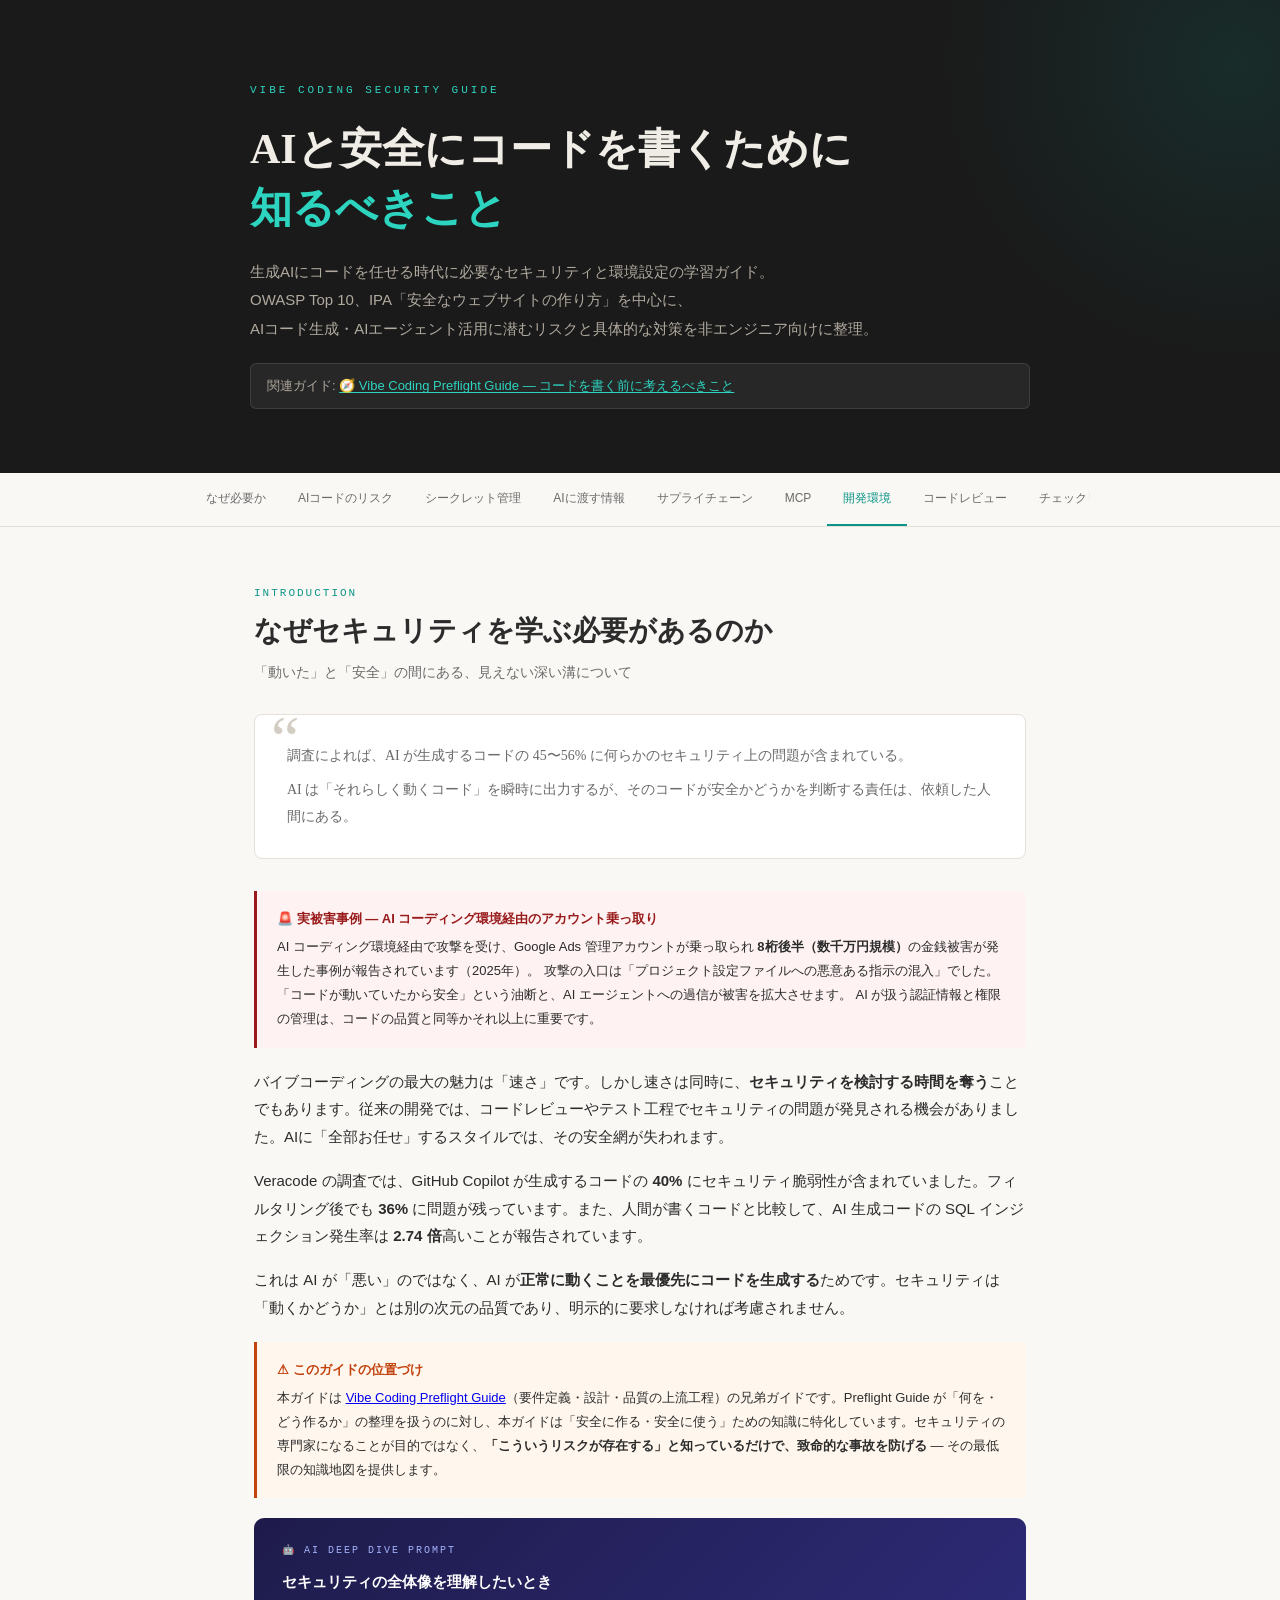
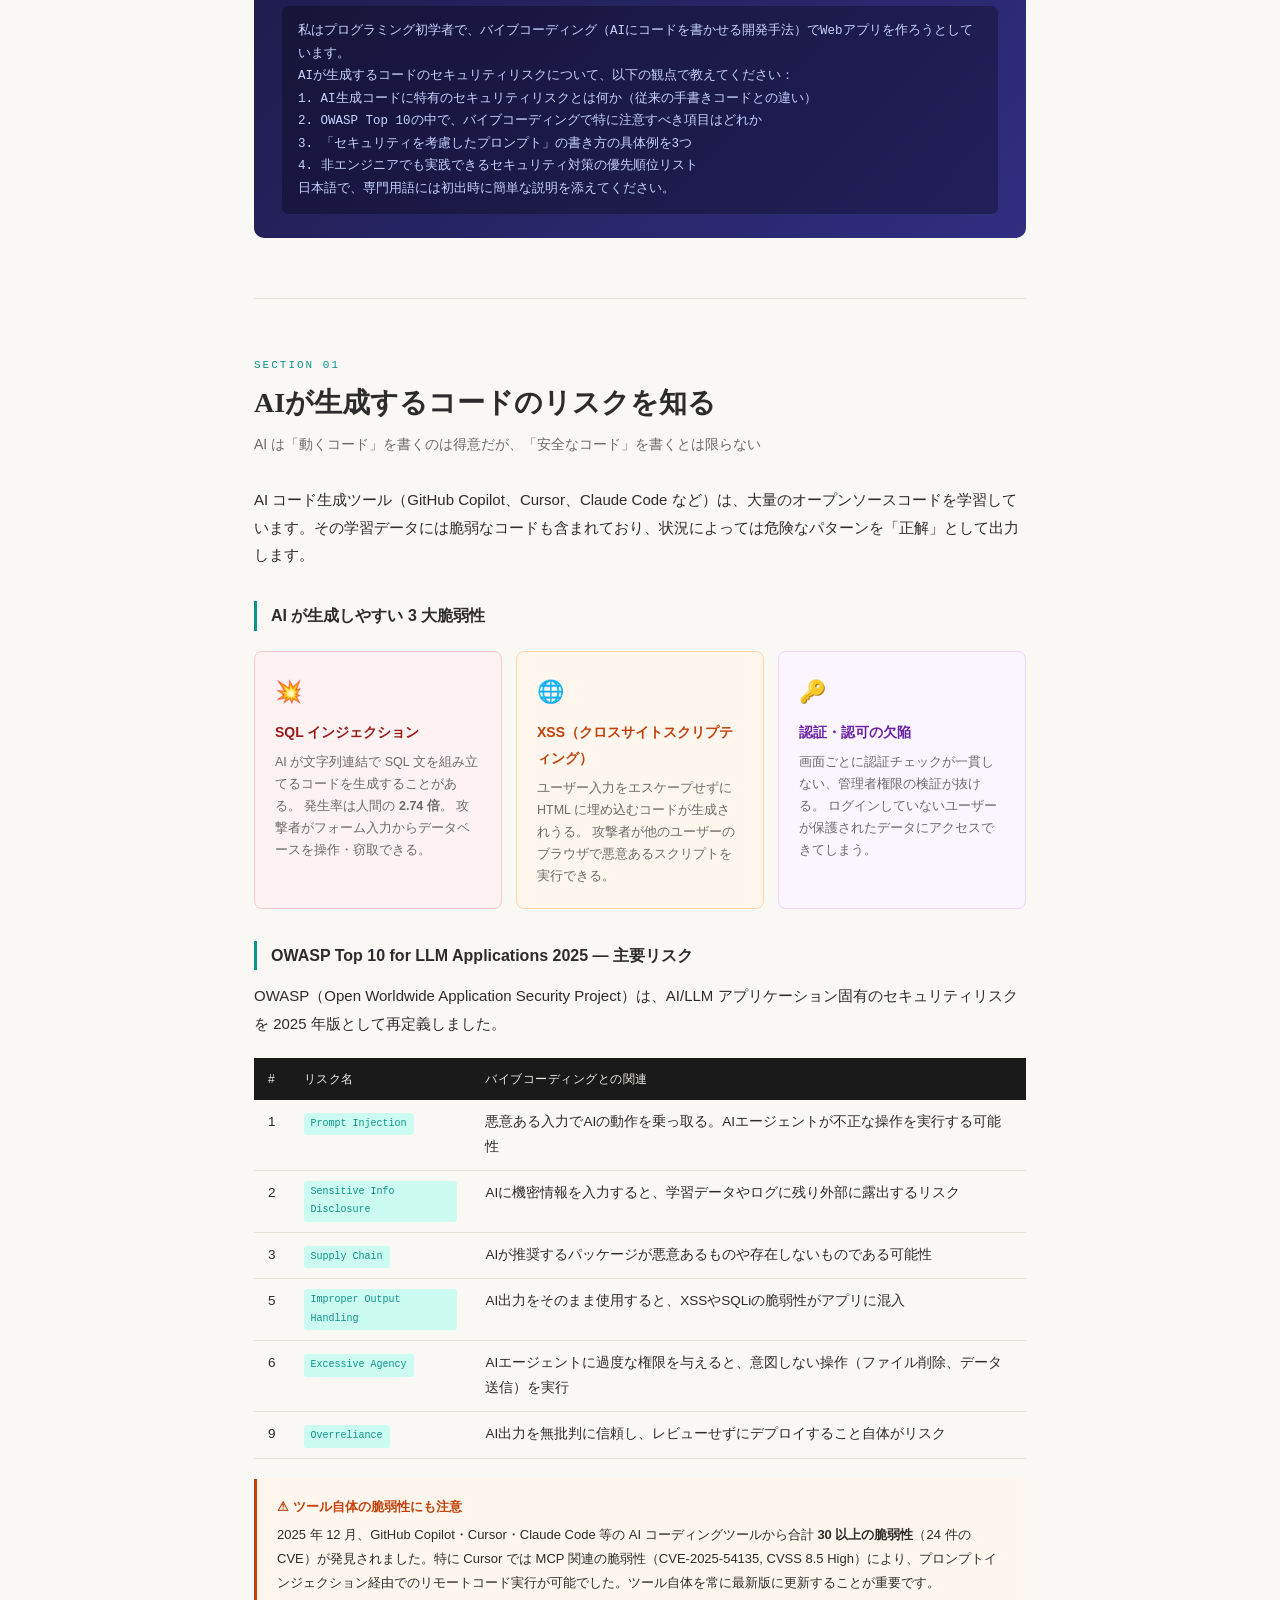
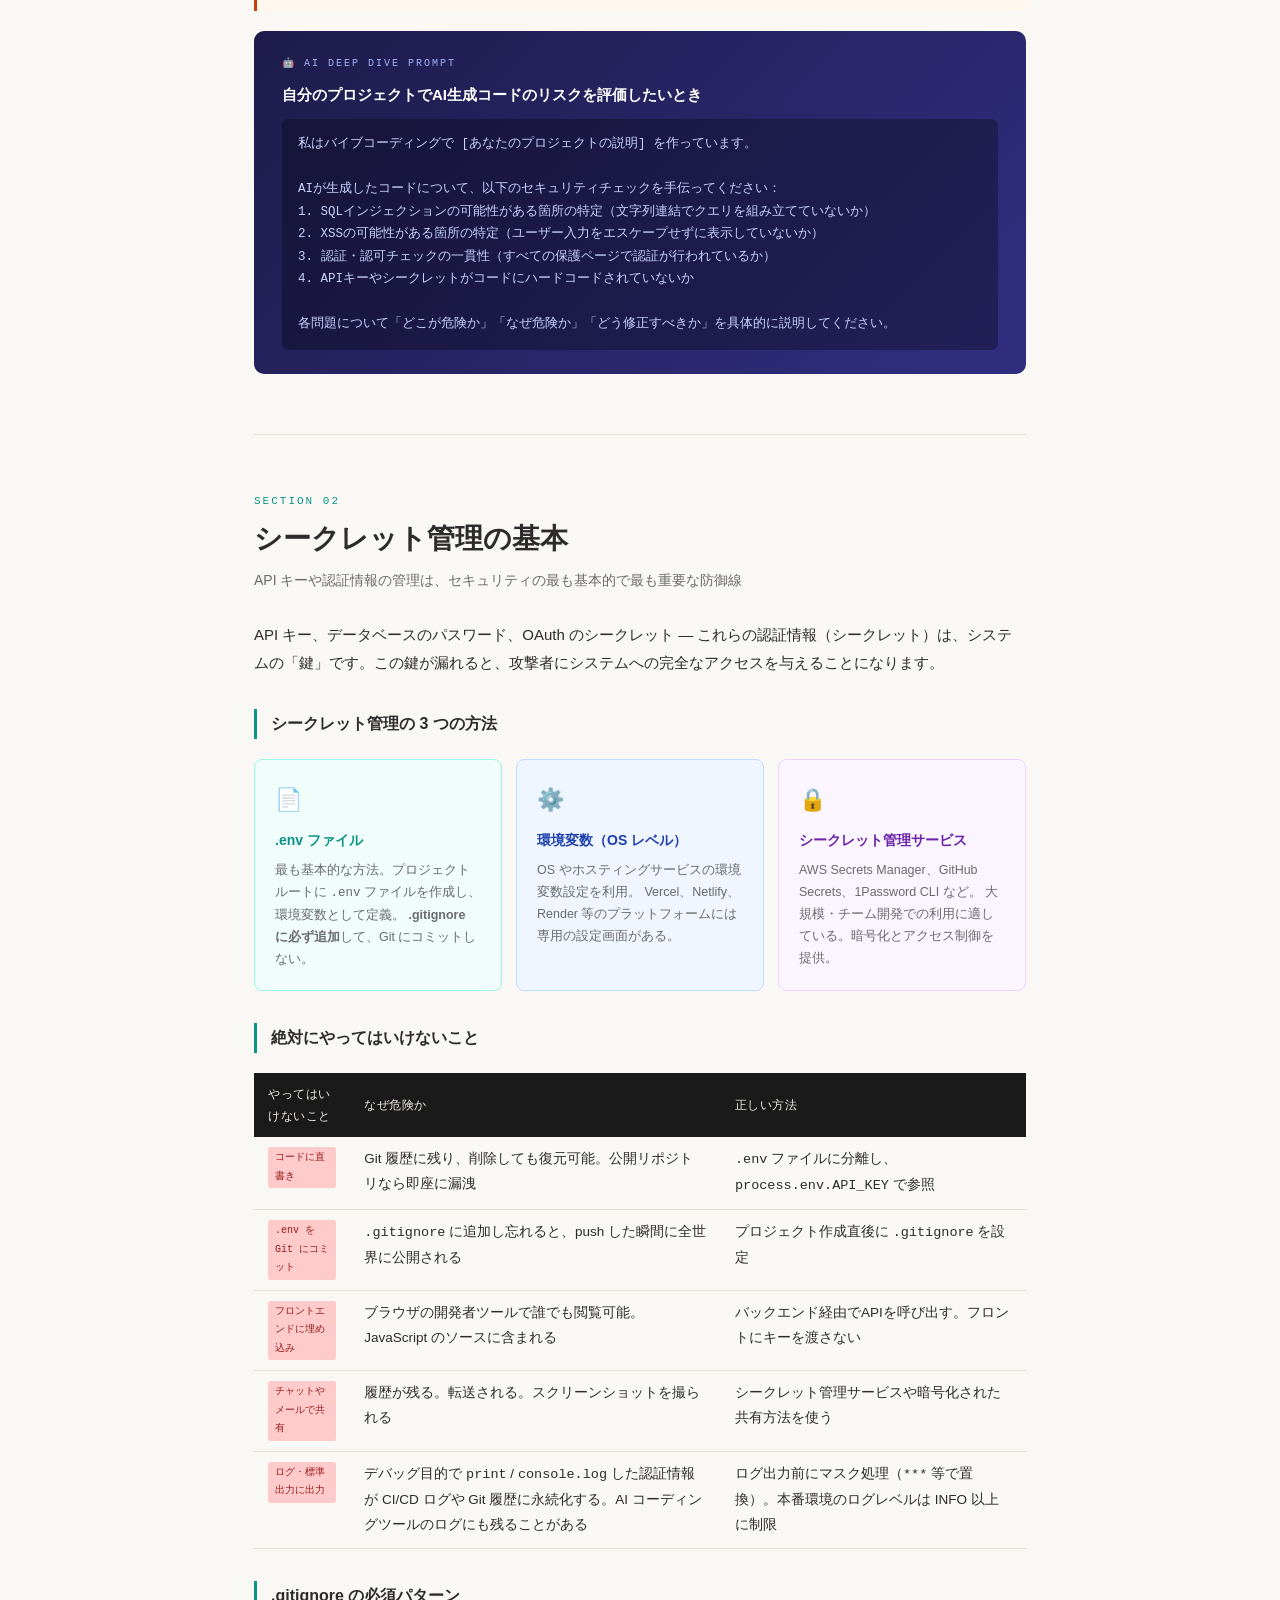
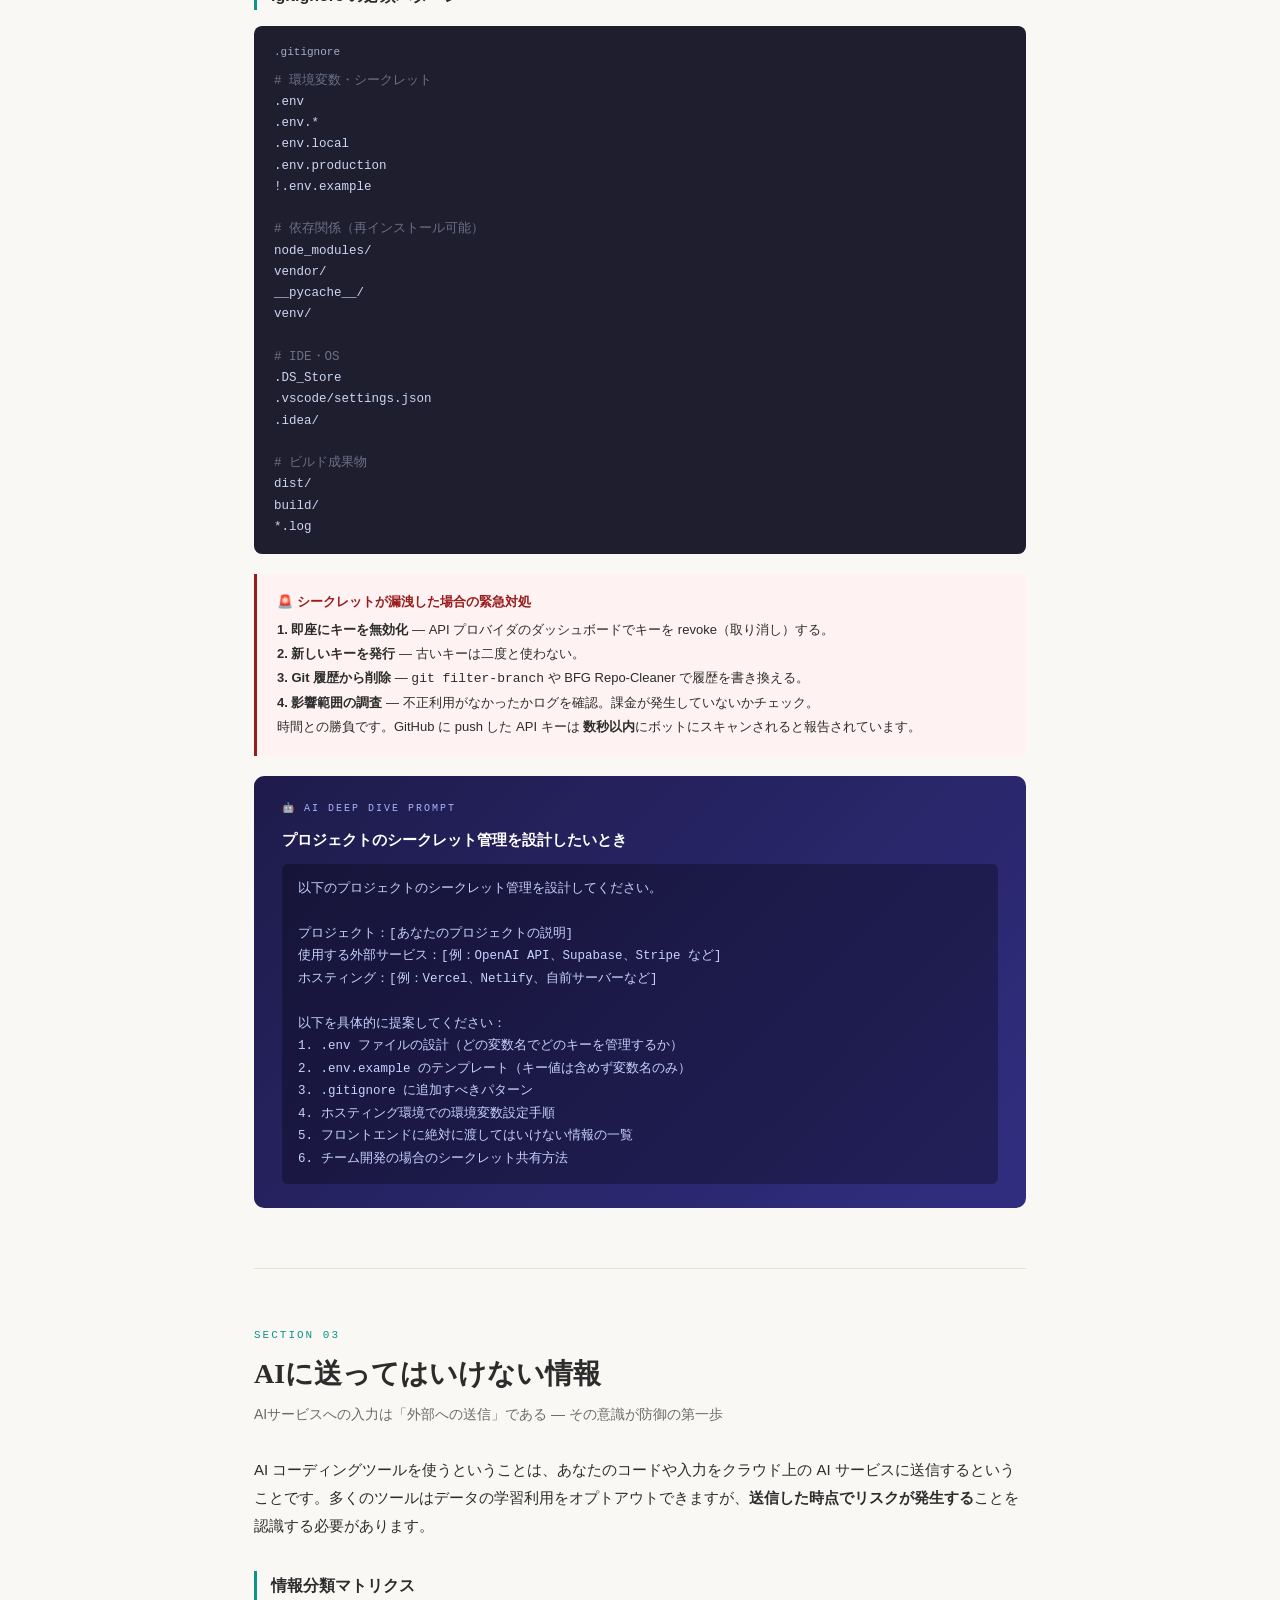
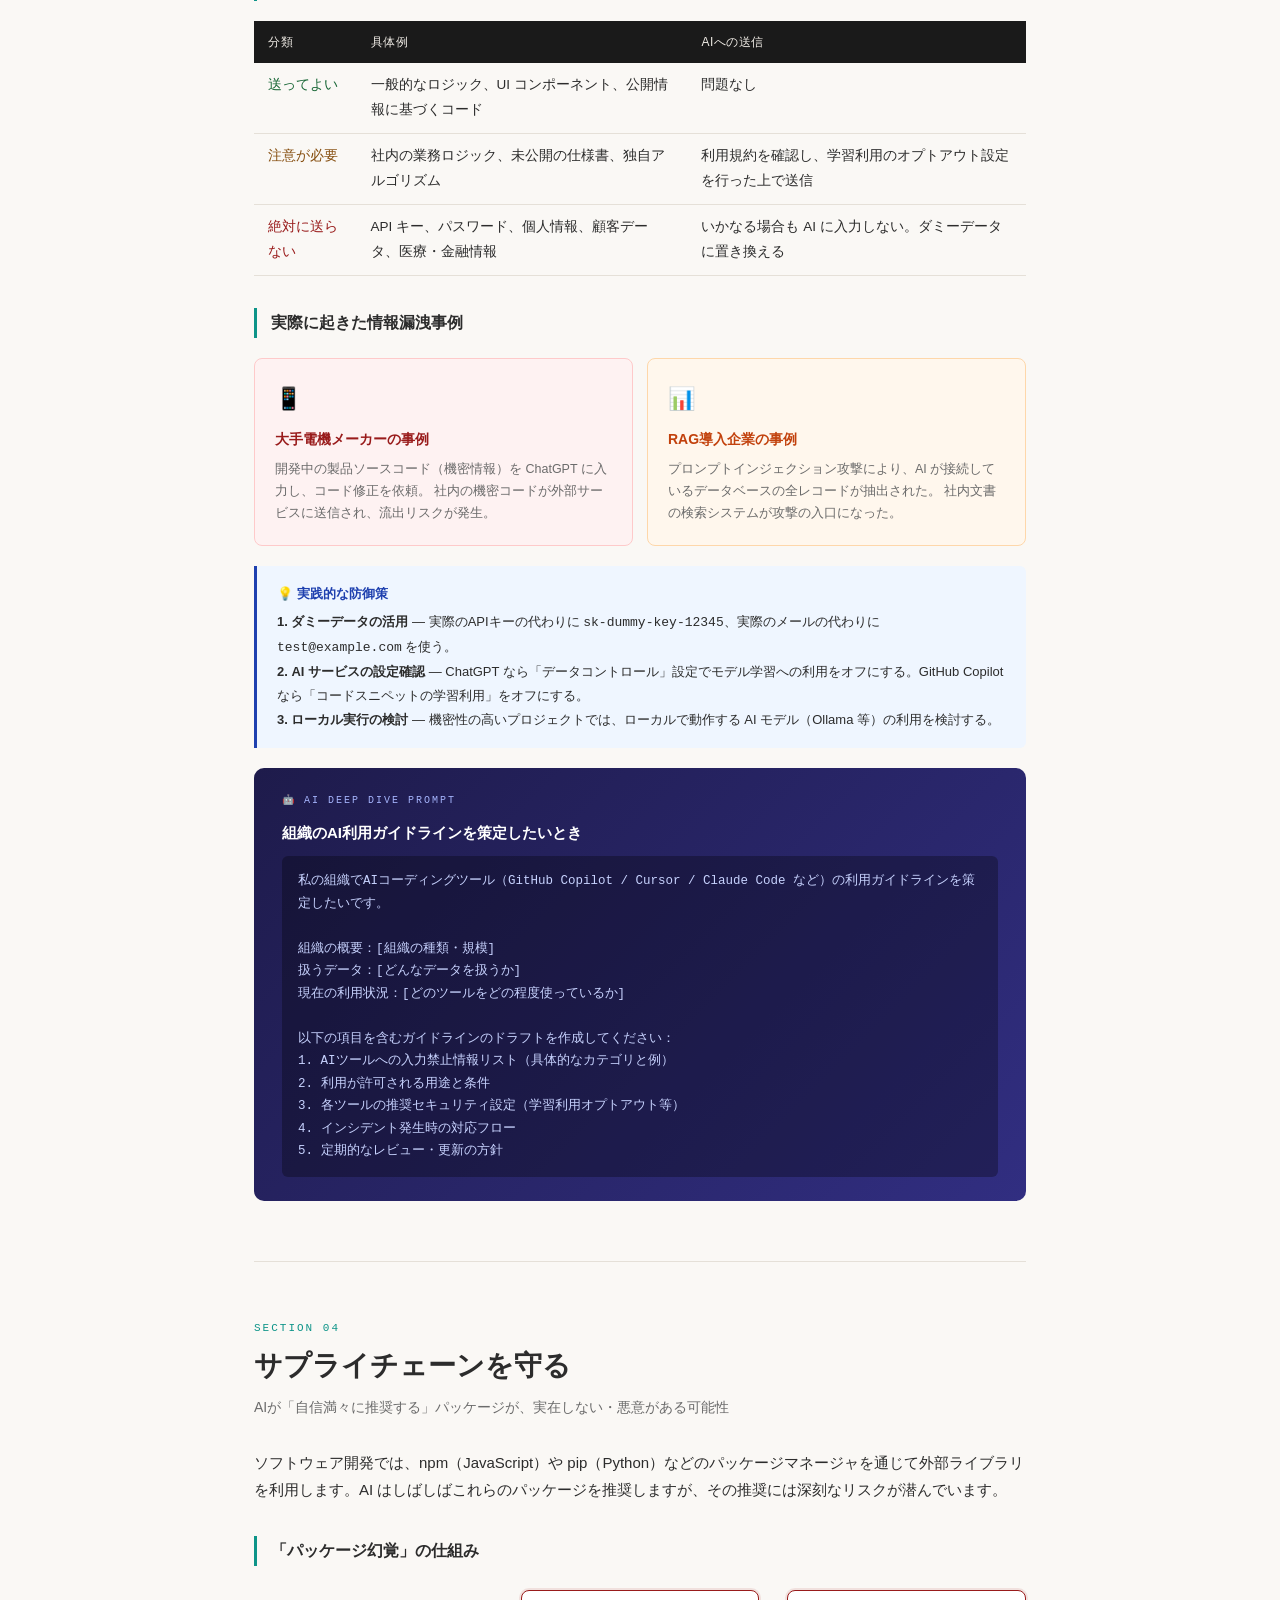
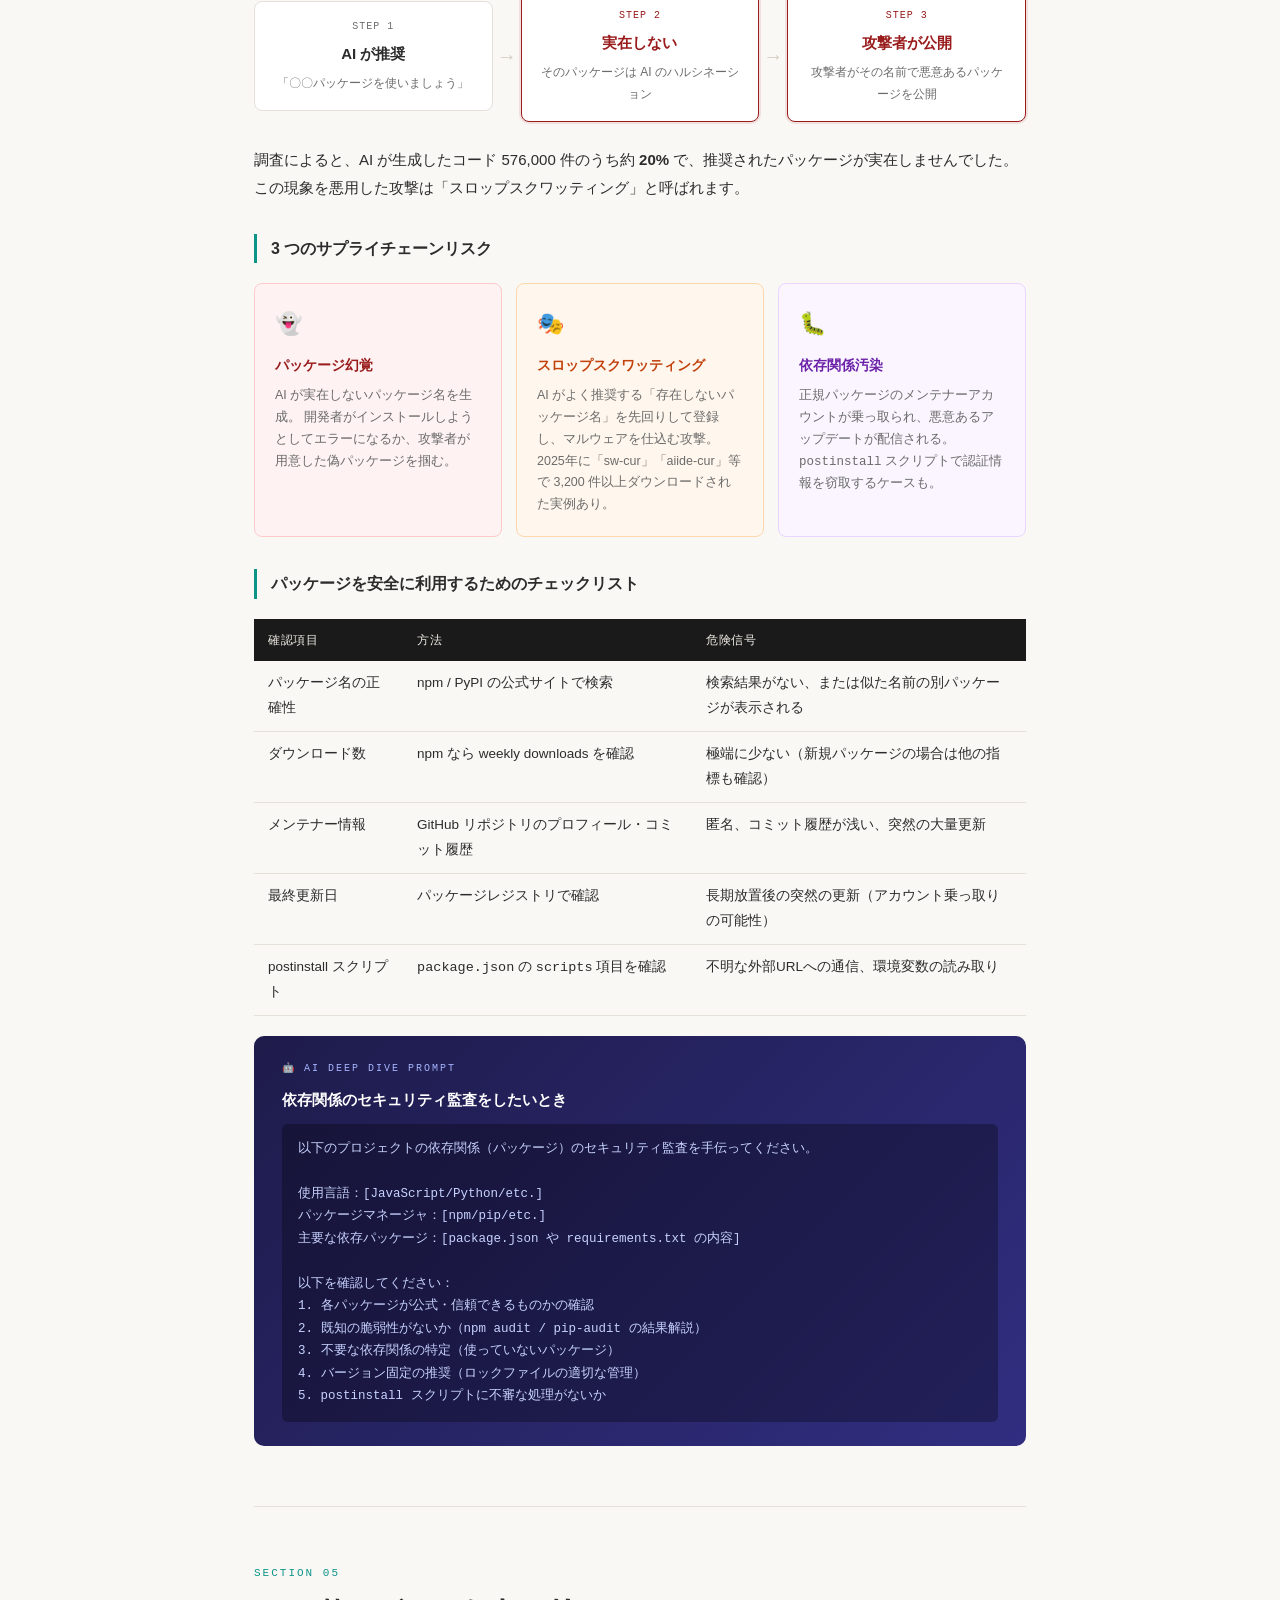
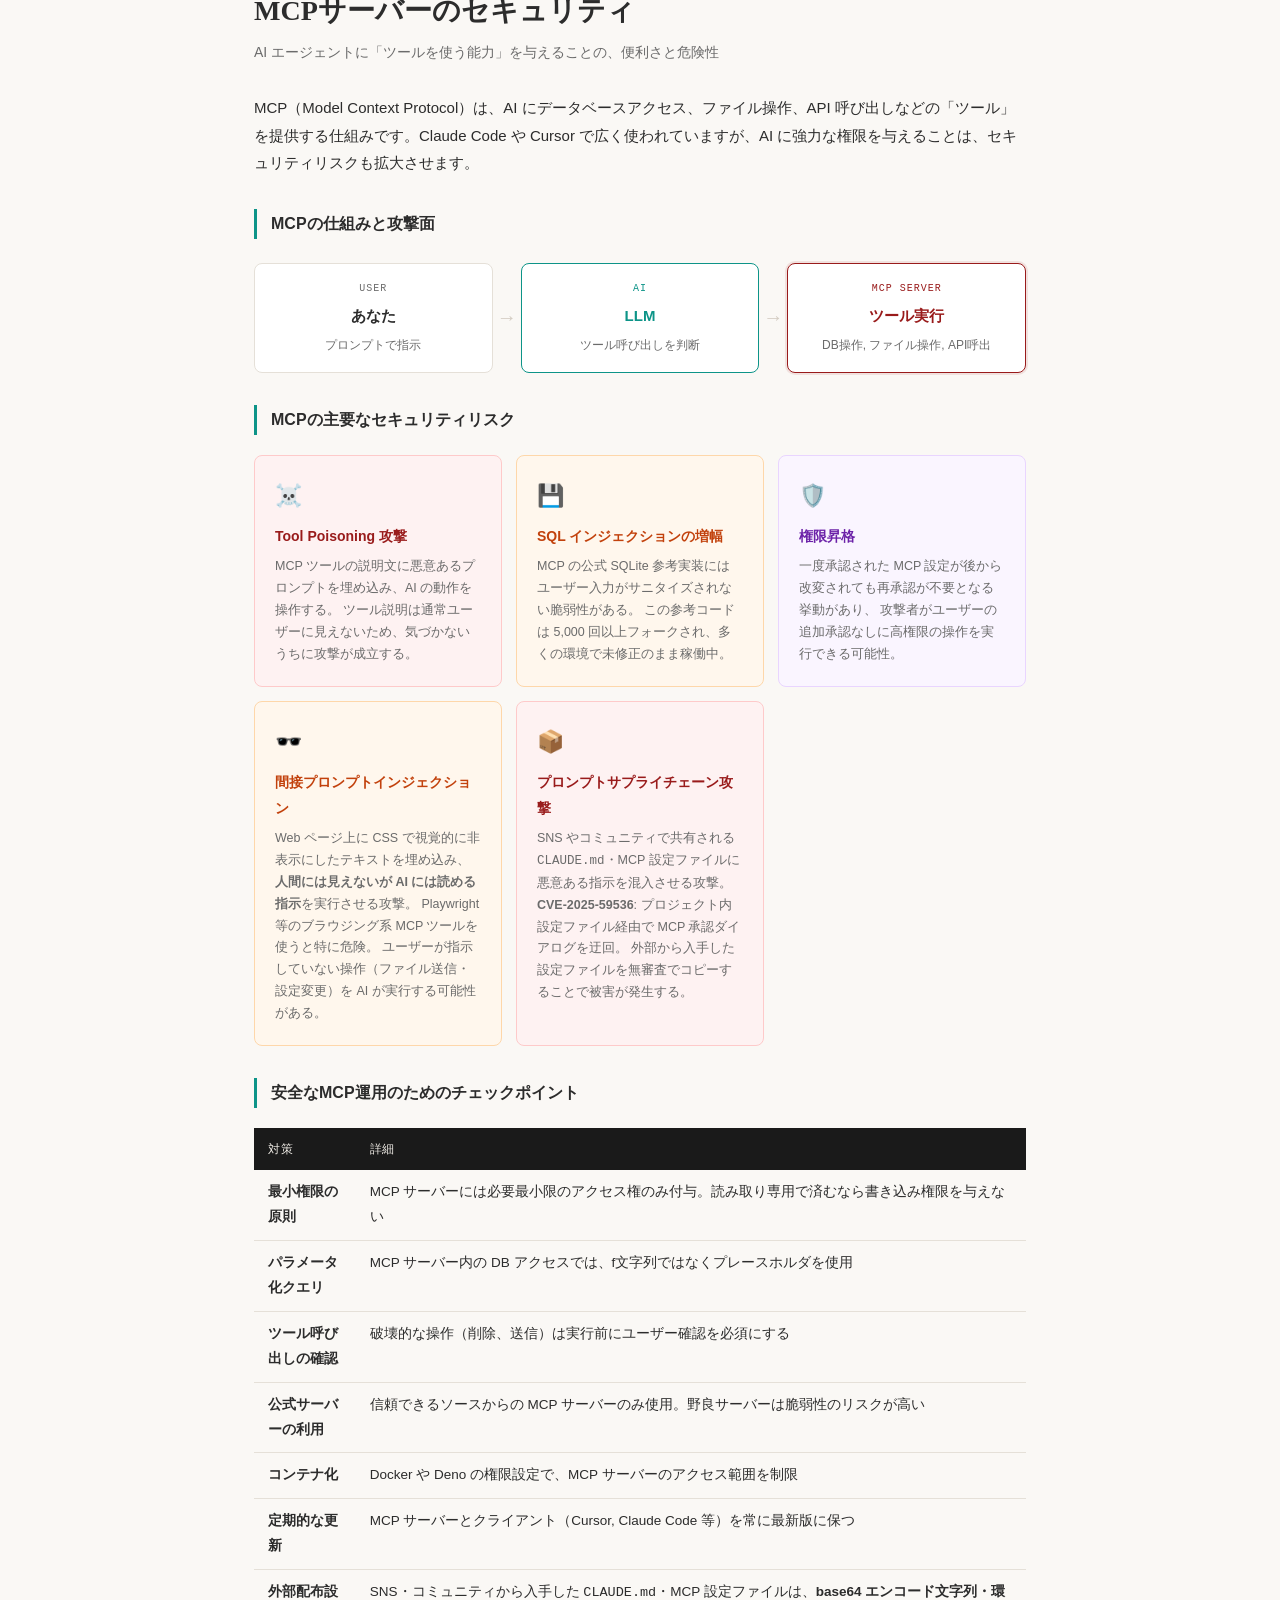
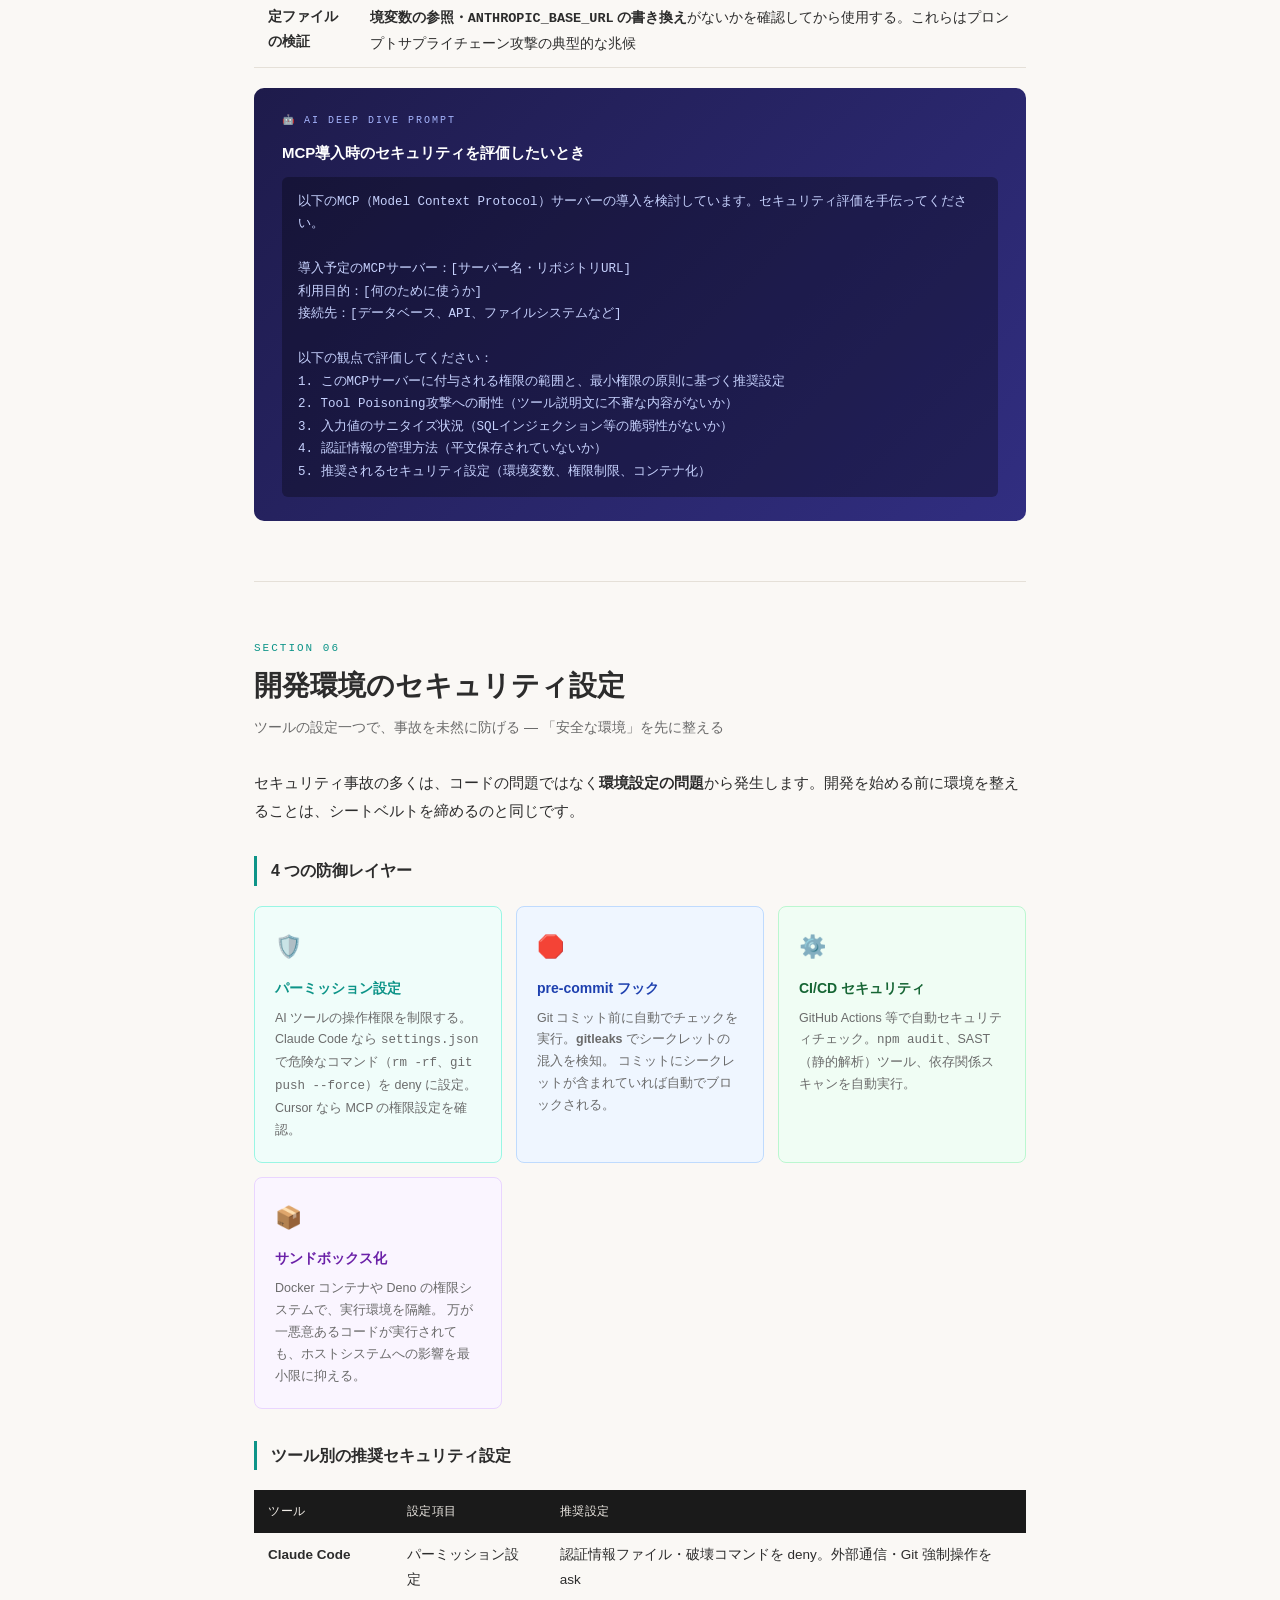
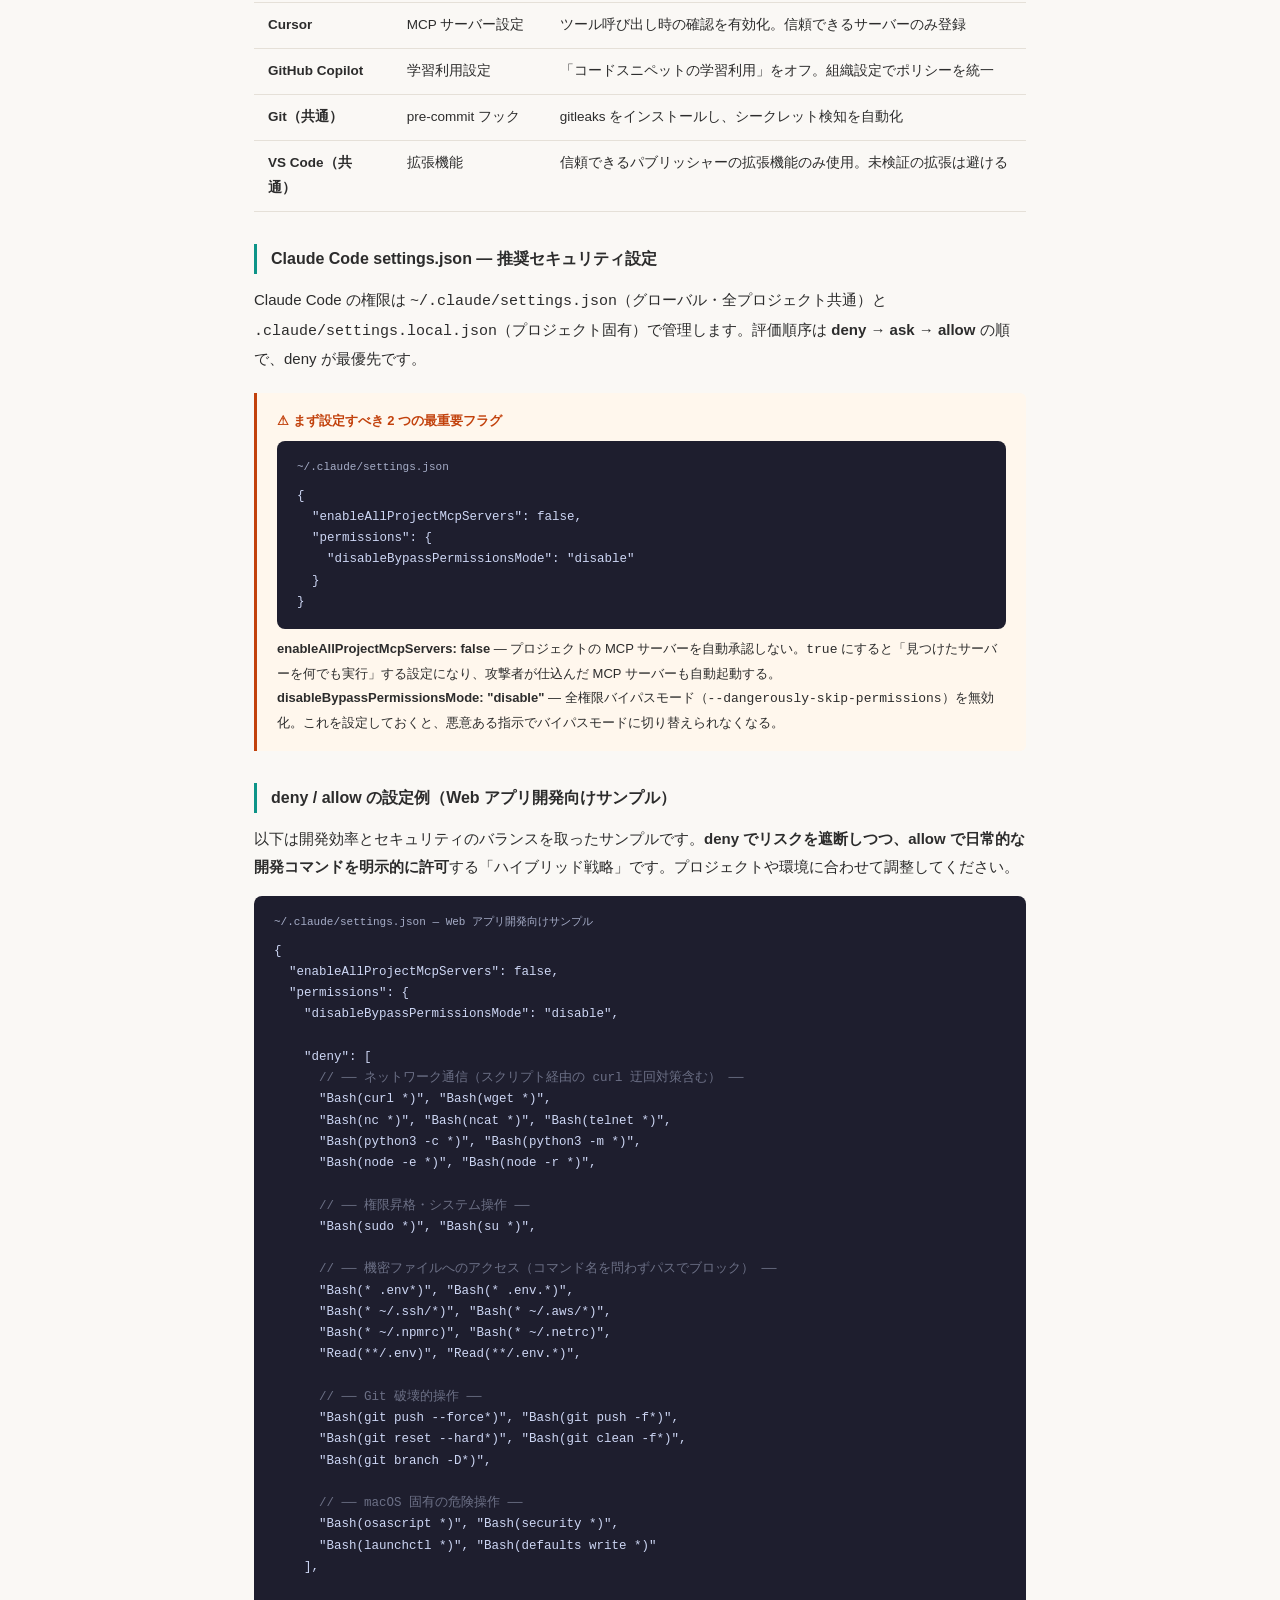
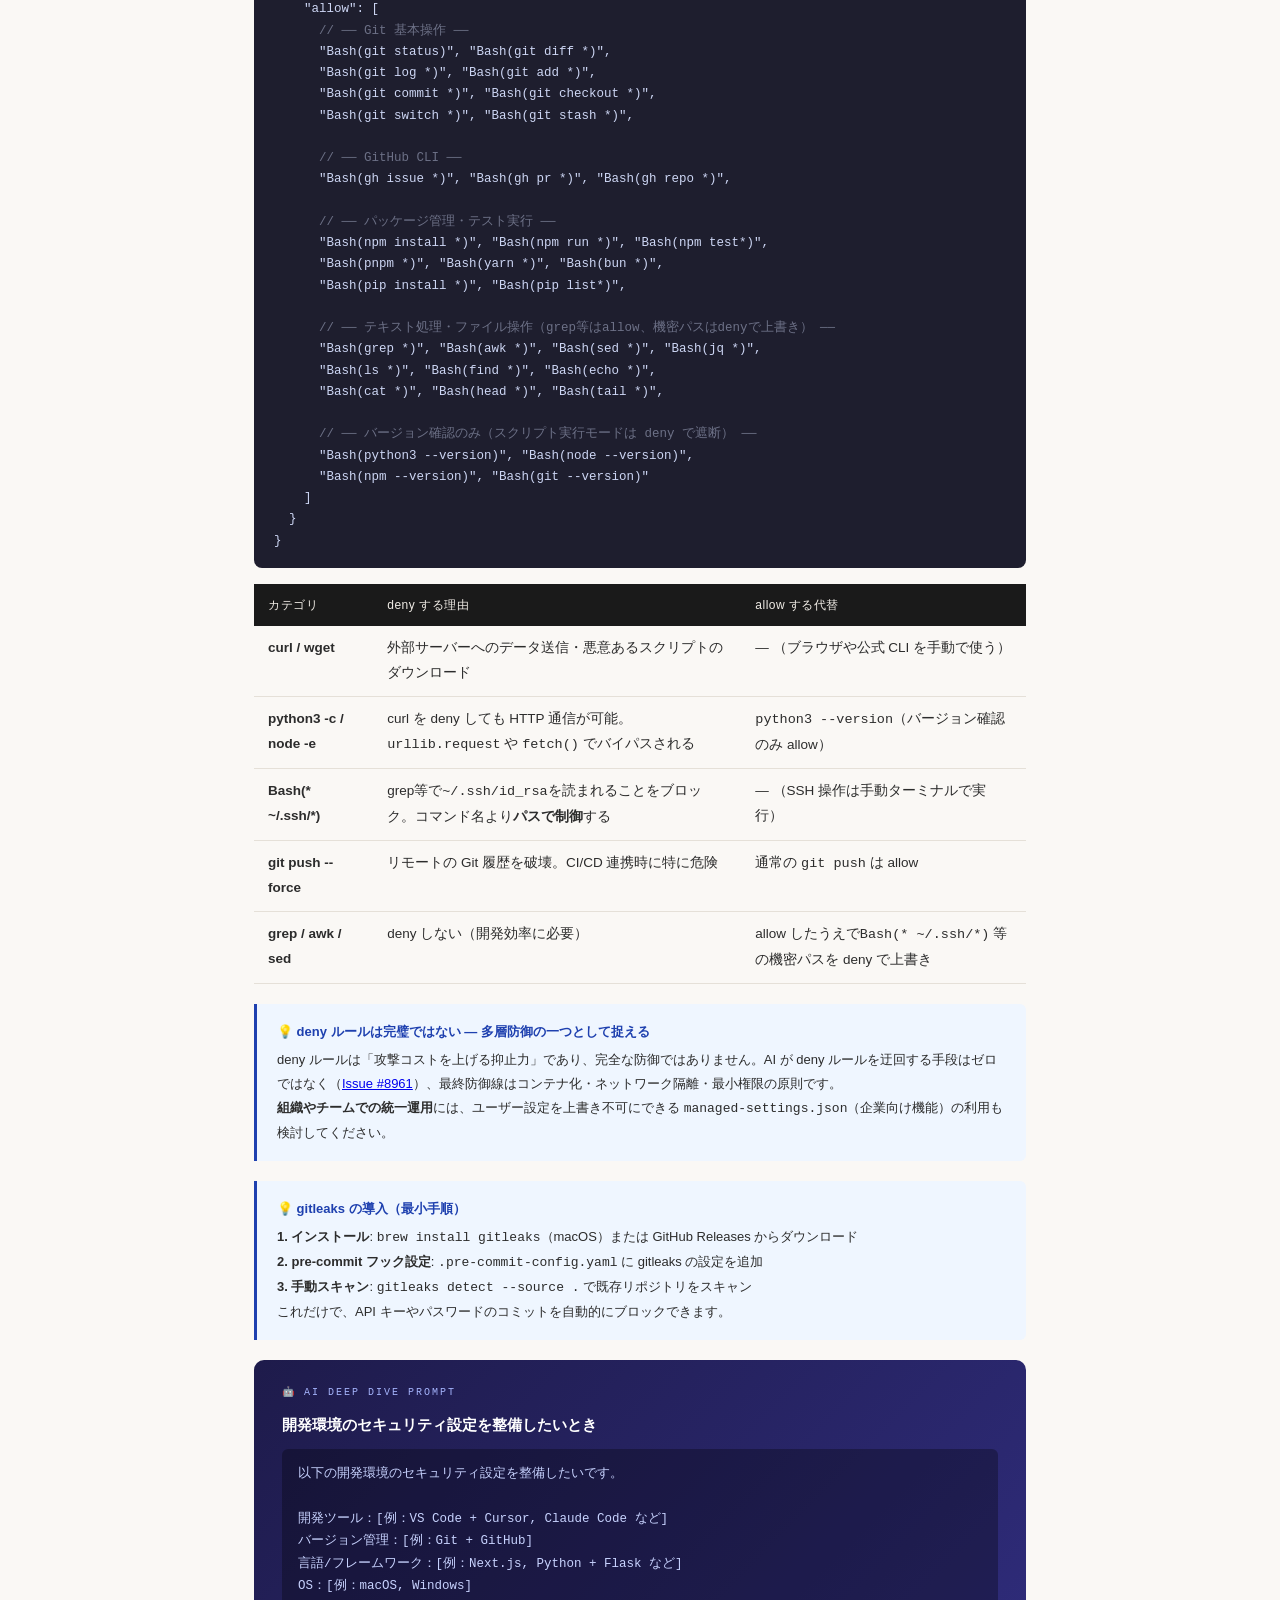
==== index.html @ 9dc7c9f7 "初回のアップロード" ====
<!DOCTYPE html>
<html lang="ja">
<head>
<meta charset="UTF-8">
<meta name="viewport" content="width=device-width, initial-scale=1.0">
<meta http-equiv="Content-Security-Policy" content="default-src 'none'; style-src 'self' 'unsafe-inline' https://fonts.googleapis.com; font-src https://fonts.gstatic.com; script-src 'self'; img-src 'self' data:; object-src 'none'; base-uri 'self'; form-action 'none'; frame-ancestors 'none';">
<meta http-equiv="X-Content-Type-Options" content="nosniff">
<meta http-equiv="Referrer-Policy" content="strict-origin-when-cross-origin">
<title>Vibe Coding Security Guide — AIと安全にコードを書くために知るべきこと</title>
<meta name="description" content="バイブコーディング・AIエージェント時代のセキュリティと環境設定を、非エンジニア向けに整理した学習ガイド。OWASP Top 10、IPA安全なWebサイトの作り方を中心に解説。">
<meta name="theme-color" content="#1a1a1a">
<meta property="og:type" content="website">
<meta property="og:locale" content="ja_JP">
<meta property="og:title" content="Vibe Coding Security Guide — AIと安全にコードを書くために知るべきこと">
<meta property="og:description" content="バイブコーディング・AIエージェント時代のセキュリティと環境設定の学習ガイド。">
<meta property="og:site_name" content="Vibe Coding Security Guide">
<meta property="og:url" content="https://hirokioshiro.github.io/vibe_coding_security_guide/">
<meta name="twitter:card" content="summary">
<link rel="canonical" href="https://hirokioshiro.github.io/vibe_coding_security_guide/">
<link rel="icon" href="data:image/svg+xml,%3Csvg xmlns='http://www.w3.org/2000/svg' viewBox='0 0 100 100'%3E%3Ctext y='.9em' font-size='90'%3E%F0%9F%9B%A1%EF%B8%8F%3C/text%3E%3C/svg%3E">
<link rel="preconnect" href="https://fonts.googleapis.com">
<link rel="preconnect" href="https://fonts.gstatic.com" crossorigin>
<link href="https://fonts.googleapis.com/css2?family=Noto+Sans+JP:wght@300;400;500;700;900&family=Noto+Serif+JP:wght@400;700&family=IBM+Plex+Mono:wght@400;500&display=swap" rel="stylesheet">
<link rel="stylesheet" href="assets/css/styles.css">
</head>
<body>

<!-- ═══════════════ Hero ═══════════════ -->
<header class="hero">
  <div class="hero-inner">
    <div class="hero-tag">Vibe Coding Security Guide</div>
    <h1>AIと安全にコードを書くために<br><em>知るべきこと</em></h1>
    <p class="hero-desc">
      生成AIにコードを任せる時代に必要なセキュリティと環境設定の学習ガイド。<br>
      OWASP Top 10、IPA「安全なウェブサイトの作り方」を中心に、<br>
      AIコード生成・AIエージェント活用に潜むリスクと具体的な対策を非エンジニア向けに整理。
    </p>
    <div class="sibling-link">
      関連ガイド: <a href="https://hirokioshiro.github.io/vibe_coding_preflight_guide/">&#x1F9ED; Vibe Coding Preflight Guide — コードを書く前に考えるべきこと</a>
    </div>
  </div>
</header>

<!-- ═══════════════ TOC ═══════════════ -->
<nav class="toc-bar">
  <div class="toc-inner">
    <a href="#why" class="toc-link">なぜ必要か</a>
    <a href="#ai-risk" class="toc-link">AIコードのリスク</a>
    <a href="#secrets" class="toc-link">シークレット管理</a>
    <a href="#ai-input" class="toc-link">AIに渡す情報</a>
    <a href="#supply-chain" class="toc-link">サプライチェーン</a>
    <a href="#mcp" class="toc-link">MCP</a>
    <a href="#dev-env" class="toc-link">開発環境</a>
    <a href="#review" class="toc-link">コードレビュー</a>
    <a href="#checklist" class="toc-link">チェックリスト</a>
    <a href="#keywords" class="toc-link">用語索引</a>
  </div>
</nav>

<main class="main">

<!-- ═══════════════ Section: Why ═══════════════ -->
<section class="section" id="why">
  <div class="section-num">INTRODUCTION</div>
  <h2>なぜセキュリティを学ぶ必要があるのか</h2>
  <p class="section-subtitle">「動いた」と「安全」の間にある、見えない深い溝について</p>

  <div class="epigraph">
    <p>調査によれば、AI が生成するコードの 45〜56% に何らかのセキュリティ上の問題が含まれている。</p>
    <p>AI は「それらしく動くコード」を瞬時に出力するが、そのコードが安全かどうかを判断する責任は、依頼した人間にある。</p>
  </div>

  <div class="callout danger">
    <div class="callout-title">&#x1F6A8; 実被害事例 — AI コーディング環境経由のアカウント乗っ取り</div>
    <p class="text-sm" style="margin-bottom:0;">
      AI コーディング環境経由で攻撃を受け、Google Ads 管理アカウントが乗っ取られ
      <strong>8桁後半（数千万円規模）</strong>の金銭被害が発生した事例が報告されています（2025年）。
      攻撃の入口は「プロジェクト設定ファイルへの悪意ある指示の混入」でした。
      「コードが動いていたから安全」という油断と、AI エージェントへの過信が被害を拡大させます。
      AI が扱う認証情報と権限の管理は、コードの品質と同等かそれ以上に重要です。
    </p>
  </div>

  <p>バイブコーディングの最大の魅力は「速さ」です。しかし速さは同時に、<strong>セキュリティを検討する時間を奪う</strong>ことでもあります。従来の開発では、コードレビューやテスト工程でセキュリティの問題が発見される機会がありました。AIに「全部お任せ」するスタイルでは、その安全網が失われます。</p>

  <p>Veracode の調査では、GitHub Copilot が生成するコードの <strong>40%</strong> にセキュリティ脆弱性が含まれていました。フィルタリング後でも <strong>36%</strong> に問題が残っています。また、人間が書くコードと比較して、AI 生成コードの SQL インジェクション発生率は <strong>2.74 倍</strong>高いことが報告されています。</p>

  <p>これは AI が「悪い」のではなく、AI が<strong>正常に動くことを最優先にコードを生成する</strong>ためです。セキュリティは「動くかどうか」とは別の次元の品質であり、明示的に要求しなければ考慮されません。</p>

  <div class="callout warn">
    <div class="callout-title">&#x26A0; このガイドの位置づけ</div>
    <p class="text-sm" style="margin-bottom:0;">
      本ガイドは <a href="https://hirokioshiro.github.io/vibe_coding_preflight_guide/">Vibe Coding Preflight Guide</a>（要件定義・設計・品質の上流工程）の兄弟ガイドです。Preflight Guide が「何を・どう作るか」の整理を扱うのに対し、本ガイドは「安全に作る・安全に使う」ための知識に特化しています。セキュリティの専門家になることが目的ではなく、<strong>「こういうリスクが存在する」と知っているだけで、致命的な事故を防げる</strong> — その最低限の知識地図を提供します。
    </p>
  </div>

  <div class="deepdive">
    <div class="dd-label">&#x1F916; AI DEEP DIVE PROMPT</div>
    <div class="dd-title">セキュリティの全体像を理解したいとき</div>
    <code>私はプログラミング初学者で、バイブコーディング（AIにコードを書かせる開発手法）でWebアプリを作ろうとしています。
AIが生成するコードのセキュリティリスクについて、以下の観点で教えてください：
1. AI生成コードに特有のセキュリティリスクとは何か（従来の手書きコードとの違い）
2. OWASP Top 10の中で、バイブコーディングで特に注意すべき項目はどれか
3. 「セキュリティを考慮したプロンプト」の書き方の具体例を3つ
4. 非エンジニアでも実践できるセキュリティ対策の優先順位リスト
日本語で、専門用語には初出時に簡単な説明を添えてください。</code>
  </div>
</section>

<!-- ═══════════════ Section 01: AI Code Risk ═══════════════ -->
<section class="section" id="ai-risk">
  <div class="section-num">SECTION 01</div>
  <h2>AIが生成するコードのリスクを知る</h2>
  <p class="section-subtitle">AI は「動くコード」を書くのは得意だが、「安全なコード」を書くとは限らない</p>

  <p>AI コード生成ツール（GitHub Copilot、Cursor、Claude Code など）は、大量のオープンソースコードを学習しています。その学習データには脆弱なコードも含まれており、状況によっては危険なパターンを「正解」として出力します。</p>

  <h3>AI が生成しやすい 3 大脆弱性</h3>

  <div class="card-grid">
    <div class="card red">
      <div class="card-icon">&#x1F4A5;</div>
      <div class="card-title red-t">SQL インジェクション</div>
      <div class="card-desc">
        AI が文字列連結で SQL 文を組み立てるコードを生成することがある。
        発生率は人間の <strong>2.74 倍</strong>。
        攻撃者がフォーム入力からデータベースを操作・窃取できる。
      </div>
    </div>
    <div class="card orange">
      <div class="card-icon">&#x1F310;</div>
      <div class="card-title orange-t">XSS（クロスサイトスクリプティング）</div>
      <div class="card-desc">
        ユーザー入力をエスケープせずに HTML に埋め込むコードが生成されうる。
        攻撃者が他のユーザーのブラウザで悪意あるスクリプトを実行できる。
      </div>
    </div>
    <div class="card purple">
      <div class="card-icon">&#x1F511;</div>
      <div class="card-title purple-t">認証・認可の欠陥</div>
      <div class="card-desc">
        画面ごとに認証チェックが一貫しない、管理者権限の検証が抜ける。
        ログインしていないユーザーが保護されたデータにアクセスできてしまう。
      </div>
    </div>
  </div>

  <h3>OWASP Top 10 for LLM Applications 2025 — 主要リスク</h3>
  <p>OWASP（Open Worldwide Application Security Project）は、AI/LLM アプリケーション固有のセキュリティリスクを 2025 年版として再定義しました。</p>

  <table class="ref-table">
    <thead>
      <tr><th>#</th><th>リスク名</th><th>バイブコーディングとの関連</th></tr>
    </thead>
    <tbody>
      <tr>
        <td>1</td>
        <td><span class="tag tag-ai">Prompt Injection</span></td>
        <td>悪意ある入力でAIの動作を乗っ取る。AIエージェントが不正な操作を実行する可能性</td>
      </tr>
      <tr>
        <td>2</td>
        <td><span class="tag tag-ai">Sensitive Info Disclosure</span></td>
        <td>AIに機密情報を入力すると、学習データやログに残り外部に露出するリスク</td>
      </tr>
      <tr>
        <td>3</td>
        <td><span class="tag tag-ai">Supply Chain</span></td>
        <td>AIが推奨するパッケージが悪意あるものや存在しないものである可能性</td>
      </tr>
      <tr>
        <td>5</td>
        <td><span class="tag tag-ai">Improper Output Handling</span></td>
        <td>AI出力をそのまま使用すると、XSSやSQLiの脆弱性がアプリに混入</td>
      </tr>
      <tr>
        <td>6</td>
        <td><span class="tag tag-ai">Excessive Agency</span></td>
        <td>AIエージェントに過度な権限を与えると、意図しない操作（ファイル削除、データ送信）を実行</td>
      </tr>
      <tr>
        <td>9</td>
        <td><span class="tag tag-ai">Overreliance</span></td>
        <td>AI出力を無批判に信頼し、レビューせずにデプロイすること自体がリスク</td>
      </tr>
    </tbody>
  </table>

  <div class="callout warn">
    <div class="callout-title">&#x26A0; ツール自体の脆弱性にも注意</div>
    <p class="text-sm" style="margin-bottom:0;">
      2025 年 12 月、GitHub Copilot・Cursor・Claude Code 等の AI コーディングツールから合計 <strong>30 以上の脆弱性</strong>（24 件の CVE）が発見されました。特に Cursor では MCP 関連の脆弱性（CVE-2025-54135, CVSS 8.5 High）により、プロンプトインジェクション経由でのリモートコード実行が可能でした。ツール自体を常に最新版に更新することが重要です。
    </p>
  </div>

  <div class="deepdive">
    <div class="dd-label">&#x1F916; AI DEEP DIVE PROMPT</div>
    <div class="dd-title">自分のプロジェクトでAI生成コードのリスクを評価したいとき</div>
    <code>私はバイブコーディングで [あなたのプロジェクトの説明] を作っています。

AIが生成したコードについて、以下のセキュリティチェックを手伝ってください：
1. SQLインジェクションの可能性がある箇所の特定（文字列連結でクエリを組み立てていないか）
2. XSSの可能性がある箇所の特定（ユーザー入力をエスケープせずに表示していないか）
3. 認証・認可チェックの一貫性（すべての保護ページで認証が行われているか）
4. APIキーやシークレットがコードにハードコードされていないか

各問題について「どこが危険か」「なぜ危険か」「どう修正すべきか」を具体的に説明してください。</code>
  </div>
</section>

<!-- ═══════════════ Section 02: Secrets ═══════════════ -->
<section class="section" id="secrets">
  <div class="section-num">SECTION 02</div>
  <h2>シークレット管理の基本</h2>
  <p class="section-subtitle">API キーや認証情報の管理は、セキュリティの最も基本的で最も重要な防御線</p>

  <p>API キー、データベースのパスワード、OAuth のシークレット — これらの認証情報（シークレット）は、システムの「鍵」です。この鍵が漏れると、攻撃者にシステムへの完全なアクセスを与えることになります。</p>

  <h3>シークレット管理の 3 つの方法</h3>

  <div class="card-grid">
    <div class="card teal">
      <div class="card-icon">&#x1F4C4;</div>
      <div class="card-title teal-t">.env ファイル</div>
      <div class="card-desc">
        最も基本的な方法。プロジェクトルートに <code>.env</code> ファイルを作成し、環境変数として定義。
        <strong>.gitignore に必ず追加</strong>して、Git にコミットしない。
      </div>
    </div>
    <div class="card blue">
      <div class="card-icon">&#x2699;&#xFE0F;</div>
      <div class="card-title blue-t">環境変数（OS レベル）</div>
      <div class="card-desc">
        OS やホスティングサービスの環境変数設定を利用。
        Vercel、Netlify、Render 等のプラットフォームには専用の設定画面がある。
      </div>
    </div>
    <div class="card purple">
      <div class="card-icon">&#x1F512;</div>
      <div class="card-title purple-t">シークレット管理サービス</div>
      <div class="card-desc">
        AWS Secrets Manager、GitHub Secrets、1Password CLI など。
        大規模・チーム開発での利用に適している。暗号化とアクセス制御を提供。
      </div>
    </div>
  </div>

  <h3>絶対にやってはいけないこと</h3>

  <table class="ref-table">
    <thead>
      <tr><th>やってはいけないこと</th><th>なぜ危険か</th><th>正しい方法</th></tr>
    </thead>
    <tbody>
      <tr>
        <td><span class="tag tag-sec">コードに直書き</span></td>
        <td>Git 履歴に残り、削除しても復元可能。公開リポジトリなら即座に漏洩</td>
        <td><code>.env</code> ファイルに分離し、<code>process.env.API_KEY</code> で参照</td>
      </tr>
      <tr>
        <td><span class="tag tag-sec">.env を Git にコミット</span></td>
        <td><code>.gitignore</code> に追加し忘れると、push した瞬間に全世界に公開される</td>
        <td>プロジェクト作成直後に <code>.gitignore</code> を設定</td>
      </tr>
      <tr>
        <td><span class="tag tag-sec">フロントエンドに埋め込み</span></td>
        <td>ブラウザの開発者ツールで誰でも閲覧可能。JavaScript のソースに含まれる</td>
        <td>バックエンド経由でAPIを呼び出す。フロントにキーを渡さない</td>
      </tr>
      <tr>
        <td><span class="tag tag-sec">チャットやメールで共有</span></td>
        <td>履歴が残る。転送される。スクリーンショットを撮られる</td>
        <td>シークレット管理サービスや暗号化された共有方法を使う</td>
      </tr>
      <tr>
        <td><span class="tag tag-sec">ログ・標準出力に出力</span></td>
        <td>デバッグ目的で <code>print</code> / <code>console.log</code> した認証情報が CI/CD ログや Git 履歴に永続化する。AI コーディングツールのログにも残ることがある</td>
        <td>ログ出力前にマスク処理（<code>***</code> 等で置換）。本番環境のログレベルは INFO 以上に制限</td>
      </tr>
    </tbody>
  </table>

  <h3>.gitignore の必須パターン</h3>

  <div class="code-block">
    <span class="filename">.gitignore</span>
    <pre><span class="comment"># 環境変数・シークレット</span>
.env
.env.*
.env.local
.env.production
!.env.example

<span class="comment"># 依存関係（再インストール可能）</span>
node_modules/
vendor/
__pycache__/
venv/

<span class="comment"># IDE・OS</span>
.DS_Store
.vscode/settings.json
.idea/

<span class="comment"># ビルド成果物</span>
dist/
build/
*.log</pre>
  </div>

  <div class="callout danger">
    <div class="callout-title">&#x1F6A8; シークレットが漏洩した場合の緊急対処</div>
    <p class="text-sm" style="margin-bottom:0;">
      <strong>1. 即座にキーを無効化</strong> — API プロバイダのダッシュボードでキーを revoke（取り消し）する。<br>
      <strong>2. 新しいキーを発行</strong> — 古いキーは二度と使わない。<br>
      <strong>3. Git 履歴から削除</strong> — <code>git filter-branch</code> や BFG Repo-Cleaner で履歴を書き換える。<br>
      <strong>4. 影響範囲の調査</strong> — 不正利用がなかったかログを確認。課金が発生していないかチェック。<br>
      時間との勝負です。GitHub に push した API キーは <strong>数秒以内</strong>にボットにスキャンされると報告されています。
    </p>
  </div>

  <div class="deepdive">
    <div class="dd-label">&#x1F916; AI DEEP DIVE PROMPT</div>
    <div class="dd-title">プロジェクトのシークレット管理を設計したいとき</div>
    <code>以下のプロジェクトのシークレット管理を設計してください。

プロジェクト：[あなたのプロジェクトの説明]
使用する外部サービス：[例：OpenAI API、Supabase、Stripe など]
ホスティング：[例：Vercel、Netlify、自前サーバーなど]

以下を具体的に提案してください：
1. .env ファイルの設計（どの変数名でどのキーを管理するか）
2. .env.example のテンプレート（キー値は含めず変数名のみ）
3. .gitignore に追加すべきパターン
4. ホスティング環境での環境変数設定手順
5. フロントエンドに絶対に渡してはいけない情報の一覧
6. チーム開発の場合のシークレット共有方法</code>
  </div>
</section>

<!-- ═══════════════ Section 03: AI Input ═══════════════ -->
<section class="section" id="ai-input">
  <div class="section-num">SECTION 03</div>
  <h2>AIに送ってはいけない情報</h2>
  <p class="section-subtitle">AIサービスへの入力は「外部への送信」である — その意識が防御の第一歩</p>

  <p>AI コーディングツールを使うということは、あなたのコードや入力をクラウド上の AI サービスに送信するということです。多くのツールはデータの学習利用をオプトアウトできますが、<strong>送信した時点でリスクが発生する</strong>ことを認識する必要があります。</p>

  <h3>情報分類マトリクス</h3>

  <table class="ref-table">
    <thead>
      <tr><th>分類</th><th>具体例</th><th>AIへの送信</th></tr>
    </thead>
    <tbody>
      <tr>
        <td style="color:var(--green);font-weight:500;">送ってよい</td>
        <td>一般的なロジック、UI コンポーネント、公開情報に基づくコード</td>
        <td>問題なし</td>
      </tr>
      <tr>
        <td style="color:var(--yellow);font-weight:500;">注意が必要</td>
        <td>社内の業務ロジック、未公開の仕様書、独自アルゴリズム</td>
        <td>利用規約を確認し、学習利用のオプトアウト設定を行った上で送信</td>
      </tr>
      <tr>
        <td style="color:var(--red);font-weight:500;">絶対に送らない</td>
        <td>API キー、パスワード、個人情報、顧客データ、医療・金融情報</td>
        <td>いかなる場合も AI に入力しない。ダミーデータに置き換える</td>
      </tr>
    </tbody>
  </table>

  <h3>実際に起きた情報漏洩事例</h3>

  <div class="card-grid">
    <div class="card red">
      <div class="card-icon">&#x1F4F1;</div>
      <div class="card-title red-t">大手電機メーカーの事例</div>
      <div class="card-desc">
        開発中の製品ソースコード（機密情報）を ChatGPT に入力し、コード修正を依頼。
        社内の機密コードが外部サービスに送信され、流出リスクが発生。
      </div>
    </div>
    <div class="card orange">
      <div class="card-icon">&#x1F4CA;</div>
      <div class="card-title orange-t">RAG導入企業の事例</div>
      <div class="card-desc">
        プロンプトインジェクション攻撃により、AI が接続しているデータベースの全レコードが抽出された。
        社内文書の検索システムが攻撃の入口になった。
      </div>
    </div>
  </div>

  <div class="callout info">
    <div class="callout-title">&#x1F4A1; 実践的な防御策</div>
    <p class="text-sm" style="margin-bottom:0;">
      <strong>1. ダミーデータの活用</strong> — 実際のAPIキーの代わりに <code>sk-dummy-key-12345</code>、実際のメールの代わりに <code>test@example.com</code> を使う。<br>
      <strong>2. AI サービスの設定確認</strong> — ChatGPT なら「データコントロール」設定でモデル学習への利用をオフにする。GitHub Copilot なら「コードスニペットの学習利用」をオフにする。<br>
      <strong>3. ローカル実行の検討</strong> — 機密性の高いプロジェクトでは、ローカルで動作する AI モデル（Ollama 等）の利用を検討する。
    </p>
  </div>

  <div class="deepdive">
    <div class="dd-label">&#x1F916; AI DEEP DIVE PROMPT</div>
    <div class="dd-title">組織のAI利用ガイドラインを策定したいとき</div>
    <code>私の組織でAIコーディングツール（GitHub Copilot / Cursor / Claude Code など）の利用ガイドラインを策定したいです。

組織の概要：[組織の種類・規模]
扱うデータ：[どんなデータを扱うか]
現在の利用状況：[どのツールをどの程度使っているか]

以下の項目を含むガイドラインのドラフトを作成してください：
1. AIツールへの入力禁止情報リスト（具体的なカテゴリと例）
2. 利用が許可される用途と条件
3. 各ツールの推奨セキュリティ設定（学習利用オプトアウト等）
4. インシデント発生時の対応フロー
5. 定期的なレビュー・更新の方針</code>
  </div>
</section>

<!-- ═══════════════ Section 04: Supply Chain ═══════════════ -->
<section class="section" id="supply-chain">
  <div class="section-num">SECTION 04</div>
  <h2>サプライチェーンを守る</h2>
  <p class="section-subtitle">AIが「自信満々に推奨する」パッケージが、実在しない・悪意がある可能性</p>

  <p>ソフトウェア開発では、npm（JavaScript）や pip（Python）などのパッケージマネージャを通じて外部ライブラリを利用します。AI はしばしばこれらのパッケージを推奨しますが、その推奨には深刻なリスクが潜んでいます。</p>

  <h3>「パッケージ幻覚」の仕組み</h3>

  <div class="concept-flow">
    <div class="concept-box">
      <div class="label">STEP 1</div>
      <div class="name">AI が推奨</div>
      <div class="desc">「〇〇パッケージを使いましょう」</div>
    </div>
    <div class="concept-arrow">&rarr;</div>
    <div class="concept-box" style="border-color: var(--red); box-shadow: 0 0 0 2px rgba(153,27,27,0.1);">
      <div class="label" style="color:var(--red);">STEP 2</div>
      <div class="name" style="color:var(--red);">実在しない</div>
      <div class="desc">そのパッケージは AI のハルシネーション</div>
    </div>
    <div class="concept-arrow">&rarr;</div>
    <div class="concept-box" style="border-color: var(--red); box-shadow: 0 0 0 2px rgba(153,27,27,0.1);">
      <div class="label" style="color:var(--red);">STEP 3</div>
      <div class="name" style="color:var(--red);">攻撃者が公開</div>
      <div class="desc">攻撃者がその名前で悪意あるパッケージを公開</div>
    </div>
  </div>

  <p>調査によると、AI が生成したコード 576,000 件のうち約 <strong>20%</strong> で、推奨されたパッケージが実在しませんでした。この現象を悪用した攻撃は「スロップスクワッティング」と呼ばれます。</p>

  <h3>3 つのサプライチェーンリスク</h3>

  <div class="card-grid">
    <div class="card red">
      <div class="card-icon">&#x1F47B;</div>
      <div class="card-title red-t">パッケージ幻覚</div>
      <div class="card-desc">
        AI が実在しないパッケージ名を生成。
        開発者がインストールしようとしてエラーになるか、攻撃者が用意した偽パッケージを掴む。
      </div>
    </div>
    <div class="card orange">
      <div class="card-icon">&#x1F3AD;</div>
      <div class="card-title orange-t">スロップスクワッティング</div>
      <div class="card-desc">
        AI がよく推奨する「存在しないパッケージ名」を先回りして登録し、マルウェアを仕込む攻撃。
        2025年に「sw-cur」「aiide-cur」等で 3,200 件以上ダウンロードされた実例あり。
      </div>
    </div>
    <div class="card purple">
      <div class="card-icon">&#x1F41B;</div>
      <div class="card-title purple-t">依存関係汚染</div>
      <div class="card-desc">
        正規パッケージのメンテナーアカウントが乗っ取られ、悪意あるアップデートが配信される。
        <code>postinstall</code> スクリプトで認証情報を窃取するケースも。
      </div>
    </div>
  </div>

  <h3>パッケージを安全に利用するためのチェックリスト</h3>

  <table class="ref-table">
    <thead>
      <tr><th>確認項目</th><th>方法</th><th>危険信号</th></tr>
    </thead>
    <tbody>
      <tr>
        <td>パッケージ名の正確性</td>
        <td>npm / PyPI の公式サイトで検索</td>
        <td>検索結果がない、または似た名前の別パッケージが表示される</td>
      </tr>
      <tr>
        <td>ダウンロード数</td>
        <td>npm なら weekly downloads を確認</td>
        <td>極端に少ない（新規パッケージの場合は他の指標も確認）</td>
      </tr>
      <tr>
        <td>メンテナー情報</td>
        <td>GitHub リポジトリのプロフィール・コミット履歴</td>
        <td>匿名、コミット履歴が浅い、突然の大量更新</td>
      </tr>
      <tr>
        <td>最終更新日</td>
        <td>パッケージレジストリで確認</td>
        <td>長期放置後の突然の更新（アカウント乗っ取りの可能性）</td>
      </tr>
      <tr>
        <td>postinstall スクリプト</td>
        <td><code>package.json</code> の <code>scripts</code> 項目を確認</td>
        <td>不明な外部URLへの通信、環境変数の読み取り</td>
      </tr>
    </tbody>
  </table>

  <div class="deepdive">
    <div class="dd-label">&#x1F916; AI DEEP DIVE PROMPT</div>
    <div class="dd-title">依存関係のセキュリティ監査をしたいとき</div>
    <code>以下のプロジェクトの依存関係（パッケージ）のセキュリティ監査を手伝ってください。

使用言語：[JavaScript/Python/etc.]
パッケージマネージャ：[npm/pip/etc.]
主要な依存パッケージ：[package.json や requirements.txt の内容]

以下を確認してください：
1. 各パッケージが公式・信頼できるものかの確認
2. 既知の脆弱性がないか（npm audit / pip-audit の結果解説）
3. 不要な依存関係の特定（使っていないパッケージ）
4. バージョン固定の推奨（ロックファイルの適切な管理）
5. postinstall スクリプトに不審な処理がないか</code>
  </div>
</section>

<!-- ═══════════════ Section 05: MCP ═══════════════ -->
<section class="section" id="mcp">
  <div class="section-num">SECTION 05</div>
  <h2>MCPサーバーのセキュリティ</h2>
  <p class="section-subtitle">AI エージェントに「ツールを使う能力」を与えることの、便利さと危険性</p>

  <p>MCP（Model Context Protocol）は、AI にデータベースアクセス、ファイル操作、API 呼び出しなどの「ツール」を提供する仕組みです。Claude Code や Cursor で広く使われていますが、AI に強力な権限を与えることは、セキュリティリスクも拡大させます。</p>

  <h3>MCPの仕組みと攻撃面</h3>

  <div class="concept-flow">
    <div class="concept-box">
      <div class="label">USER</div>
      <div class="name">あなた</div>
      <div class="desc">プロンプトで指示</div>
    </div>
    <div class="concept-arrow">&rarr;</div>
    <div class="concept-box" style="border-color: var(--accent);">
      <div class="label" style="color:var(--accent);">AI</div>
      <div class="name" style="color:var(--accent);">LLM</div>
      <div class="desc">ツール呼び出しを判断</div>
    </div>
    <div class="concept-arrow">&rarr;</div>
    <div class="concept-box" style="border-color: var(--red); box-shadow: 0 0 0 2px rgba(153,27,27,0.1);">
      <div class="label" style="color:var(--red);">MCP SERVER</div>
      <div class="name" style="color:var(--red);">ツール実行</div>
      <div class="desc">DB操作, ファイル操作, API呼出</div>
    </div>
  </div>

  <h3>MCPの主要なセキュリティリスク</h3>

  <div class="card-grid">
    <div class="card red">
      <div class="card-icon">&#x2620;&#xFE0F;</div>
      <div class="card-title red-t">Tool Poisoning 攻撃</div>
      <div class="card-desc">
        MCP ツールの説明文に悪意あるプロンプトを埋め込み、AI の動作を操作する。
        ツール説明は通常ユーザーに見えないため、気づかないうちに攻撃が成立する。
      </div>
    </div>
    <div class="card orange">
      <div class="card-icon">&#x1F4BE;</div>
      <div class="card-title orange-t">SQL インジェクションの増幅</div>
      <div class="card-desc">
        MCP の公式 SQLite 参考実装にはユーザー入力がサニタイズされない脆弱性がある。
        この参考コードは 5,000 回以上フォークされ、多くの環境で未修正のまま稼働中。
      </div>
    </div>
    <div class="card purple">
      <div class="card-icon">&#x1F6E1;&#xFE0F;</div>
      <div class="card-title purple-t">権限昇格</div>
      <div class="card-desc">
        一度承認された MCP 設定が後から改変されても再承認が不要となる挙動があり、
        攻撃者がユーザーの追加承認なしに高権限の操作を実行できる可能性。
      </div>
    </div>
    <div class="card orange">
      <div class="card-icon">&#x1F576;&#xFE0F;</div>
      <div class="card-title orange-t">間接プロンプトインジェクション</div>
      <div class="card-desc">
        Web ページ上に CSS で視覚的に非表示にしたテキストを埋め込み、
        <strong>人間には見えないが AI には読める指示</strong>を実行させる攻撃。
        Playwright 等のブラウジング系 MCP ツールを使うと特に危険。
        ユーザーが指示していない操作（ファイル送信・設定変更）を AI が実行する可能性がある。
      </div>
    </div>
    <div class="card red">
      <div class="card-icon">&#x1F4E6;</div>
      <div class="card-title red-t">プロンプトサプライチェーン攻撃</div>
      <div class="card-desc">
        SNS やコミュニティで共有される <code>CLAUDE.md</code>・MCP 設定ファイルに
        悪意ある指示を混入させる攻撃。
        <strong>CVE-2025-59536</strong>: プロジェクト内設定ファイル経由で MCP 承認ダイアログを迂回。
        外部から入手した設定ファイルを無審査でコピーすることで被害が発生する。
      </div>
    </div>
  </div>

  <h3>安全なMCP運用のためのチェックポイント</h3>

  <table class="ref-table">
    <thead>
      <tr><th>対策</th><th>詳細</th></tr>
    </thead>
    <tbody>
      <tr>
        <td><strong>最小権限の原則</strong></td>
        <td>MCP サーバーには必要最小限のアクセス権のみ付与。読み取り専用で済むなら書き込み権限を与えない</td>
      </tr>
      <tr>
        <td><strong>パラメータ化クエリ</strong></td>
        <td>MCP サーバー内の DB アクセスでは、f文字列ではなくプレースホルダを使用</td>
      </tr>
      <tr>
        <td><strong>ツール呼び出しの確認</strong></td>
        <td>破壊的な操作（削除、送信）は実行前にユーザー確認を必須にする</td>
      </tr>
      <tr>
        <td><strong>公式サーバーの利用</strong></td>
        <td>信頼できるソースからの MCP サーバーのみ使用。野良サーバーは脆弱性のリスクが高い</td>
      </tr>
      <tr>
        <td><strong>コンテナ化</strong></td>
        <td>Docker や Deno の権限設定で、MCP サーバーのアクセス範囲を制限</td>
      </tr>
      <tr>
        <td><strong>定期的な更新</strong></td>
        <td>MCP サーバーとクライアント（Cursor, Claude Code 等）を常に最新版に保つ</td>
      </tr>
      <tr>
        <td><strong>外部配布設定ファイルの検証</strong></td>
        <td>SNS・コミュニティから入手した <code>CLAUDE.md</code>・MCP 設定ファイルは、<strong>base64 エンコード文字列・環境変数の参照・<code>ANTHROPIC_BASE_URL</code> の書き換え</strong>がないかを確認してから使用する。これらはプロンプトサプライチェーン攻撃の典型的な兆候</td>
      </tr>
    </tbody>
  </table>

  <div class="deepdive">
    <div class="dd-label">&#x1F916; AI DEEP DIVE PROMPT</div>
    <div class="dd-title">MCP導入時のセキュリティを評価したいとき</div>
    <code>以下のMCP（Model Context Protocol）サーバーの導入を検討しています。セキュリティ評価を手伝ってください。

導入予定のMCPサーバー：[サーバー名・リポジトリURL]
利用目的：[何のために使うか]
接続先：[データベース、API、ファイルシステムなど]

以下の観点で評価してください：
1. このMCPサーバーに付与される権限の範囲と、最小権限の原則に基づく推奨設定
2. Tool Poisoning攻撃への耐性（ツール説明文に不審な内容がないか）
3. 入力値のサニタイズ状況（SQLインジェクション等の脆弱性がないか）
4. 認証情報の管理方法（平文保存されていないか）
5. 推奨されるセキュリティ設定（環境変数、権限制限、コンテナ化）</code>
  </div>
</section>

<!-- ═══════════════ Section 06: Dev Environment ═══════════════ -->
<section class="section" id="dev-env">
  <div class="section-num">SECTION 06</div>
  <h2>開発環境のセキュリティ設定</h2>
  <p class="section-subtitle">ツールの設定一つで、事故を未然に防げる — 「安全な環境」を先に整える</p>

  <p>セキュリティ事故の多くは、コードの問題ではなく<strong>環境設定の問題</strong>から発生します。開発を始める前に環境を整えることは、シートベルトを締めるのと同じです。</p>

  <h3>4 つの防御レイヤー</h3>

  <div class="card-grid">
    <div class="card teal">
      <div class="card-icon">&#x1F6E1;&#xFE0F;</div>
      <div class="card-title teal-t">パーミッション設定</div>
      <div class="card-desc">
        AI ツールの操作権限を制限する。Claude Code なら <code>settings.json</code> で危険なコマンド（<code>rm -rf</code>、<code>git push --force</code>）を deny に設定。
        Cursor なら MCP の権限設定を確認。
      </div>
    </div>
    <div class="card blue">
      <div class="card-icon">&#x1F6D1;</div>
      <div class="card-title blue-t">pre-commit フック</div>
      <div class="card-desc">
        Git コミット前に自動でチェックを実行。<strong>gitleaks</strong> でシークレットの混入を検知。
        コミットにシークレットが含まれていれば自動でブロックされる。
      </div>
    </div>
    <div class="card green">
      <div class="card-icon">&#x2699;&#xFE0F;</div>
      <div class="card-title green-t">CI/CD セキュリティ</div>
      <div class="card-desc">
        GitHub Actions 等で自動セキュリティチェック。<code>npm audit</code>、SAST（静的解析）ツール、依存関係スキャンを自動実行。
      </div>
    </div>
    <div class="card purple">
      <div class="card-icon">&#x1F4E6;</div>
      <div class="card-title purple-t">サンドボックス化</div>
      <div class="card-desc">
        Docker コンテナや Deno の権限システムで、実行環境を隔離。
        万が一悪意あるコードが実行されても、ホストシステムへの影響を最小限に抑える。
      </div>
    </div>
  </div>

  <h3>ツール別の推奨セキュリティ設定</h3>

  <table class="ref-table">
    <thead>
      <tr><th>ツール</th><th>設定項目</th><th>推奨設定</th></tr>
    </thead>
    <tbody>
      <tr>
        <td><strong>Claude Code</strong></td>
        <td>パーミッション設定</td>
        <td>認証情報ファイル・破壊コマンドを deny。外部通信・Git 強制操作を ask</td>
      </tr>
      <tr>
        <td><strong>Cursor</strong></td>
        <td>MCP サーバー設定</td>
        <td>ツール呼び出し時の確認を有効化。信頼できるサーバーのみ登録</td>
      </tr>
      <tr>
        <td><strong>GitHub Copilot</strong></td>
        <td>学習利用設定</td>
        <td>「コードスニペットの学習利用」をオフ。組織設定でポリシーを統一</td>
      </tr>
      <tr>
        <td><strong>Git（共通）</strong></td>
        <td>pre-commit フック</td>
        <td>gitleaks をインストールし、シークレット検知を自動化</td>
      </tr>
      <tr>
        <td><strong>VS Code（共通）</strong></td>
        <td>拡張機能</td>
        <td>信頼できるパブリッシャーの拡張機能のみ使用。未検証の拡張は避ける</td>
      </tr>
    </tbody>
  </table>

  <h3>Claude Code settings.json — 推奨セキュリティ設定</h3>

  <p>Claude Code の権限は <code>~/.claude/settings.json</code>（グローバル・全プロジェクト共通）と <code>.claude/settings.local.json</code>（プロジェクト固有）で管理します。評価順序は <strong>deny → ask → allow</strong> の順で、deny が最優先です。</p>

  <div class="callout warn">
    <div class="callout-title">&#x26A0; まず設定すべき 2 つの最重要フラグ</div>
    <div class="code-block" style="margin:8px 0 0;">
      <span class="filename">~/.claude/settings.json</span>
      <pre>{
  "enableAllProjectMcpServers": false,
  "permissions": {
    "disableBypassPermissionsMode": "disable"
  }
}</pre>
    </div>
    <p class="text-sm" style="margin-top:8px;margin-bottom:0;">
      <strong>enableAllProjectMcpServers: false</strong> — プロジェクトの MCP サーバーを自動承認しない。<code>true</code> にすると「見つけたサーバーを何でも実行」する設定になり、攻撃者が仕込んだ MCP サーバーも自動起動する。<br>
      <strong>disableBypassPermissionsMode: "disable"</strong> — 全権限バイパスモード（<code>--dangerously-skip-permissions</code>）を無効化。これを設定しておくと、悪意ある指示でバイパスモードに切り替えられなくなる。
    </p>
  </div>

  <h3 style="margin-top:32px;">deny / allow の設定例（Web アプリ開発向けサンプル）</h3>

  <p>以下は開発効率とセキュリティのバランスを取ったサンプルです。<strong>deny でリスクを遮断しつつ、allow で日常的な開発コマンドを明示的に許可</strong>する「ハイブリッド戦略」です。プロジェクトや環境に合わせて調整してください。</p>

  <div class="code-block">
    <span class="filename">~/.claude/settings.json — Web アプリ開発向けサンプル</span>
    <pre>{
  "enableAllProjectMcpServers": false,
  "permissions": {
    "disableBypassPermissionsMode": "disable",

    "deny": [
      <span class="comment">// ── ネットワーク通信（スクリプト経由の curl 迂回対策含む） ──</span>
      "Bash(curl *)", "Bash(wget *)",
      "Bash(nc *)", "Bash(ncat *)", "Bash(telnet *)",
      "Bash(python3 -c *)", "Bash(python3 -m *)",
      "Bash(node -e *)", "Bash(node -r *)",

      <span class="comment">// ── 権限昇格・システム操作 ──</span>
      "Bash(sudo *)", "Bash(su *)",

      <span class="comment">// ── 機密ファイルへのアクセス（コマンド名を問わずパスでブロック） ──</span>
      "Bash(* .env*)", "Bash(* .env.*)",
      "Bash(* ~/.ssh/*)", "Bash(* ~/.aws/*)",
      "Bash(* ~/.npmrc)", "Bash(* ~/.netrc)",
      "Read(**/.env)", "Read(**/.env.*)",

      <span class="comment">// ── Git 破壊的操作 ──</span>
      "Bash(git push --force*)", "Bash(git push -f*)",
      "Bash(git reset --hard*)", "Bash(git clean -f*)",
      "Bash(git branch -D*)",

      <span class="comment">// ── macOS 固有の危険操作 ──</span>
      "Bash(osascript *)", "Bash(security *)",
      "Bash(launchctl *)", "Bash(defaults write *)"
    ],

    "allow": [
      <span class="comment">// ── Git 基本操作 ──</span>
      "Bash(git status)", "Bash(git diff *)",
      "Bash(git log *)", "Bash(git add *)",
      "Bash(git commit *)", "Bash(git checkout *)",
      "Bash(git switch *)", "Bash(git stash *)",

      <span class="comment">// ── GitHub CLI ──</span>
      "Bash(gh issue *)", "Bash(gh pr *)", "Bash(gh repo *)",

      <span class="comment">// ── パッケージ管理・テスト実行 ──</span>
      "Bash(npm install *)", "Bash(npm run *)", "Bash(npm test*)",
      "Bash(pnpm *)", "Bash(yarn *)", "Bash(bun *)",
      "Bash(pip install *)", "Bash(pip list*)",

      <span class="comment">// ── テキスト処理・ファイル操作（grep等はallow、機密パスはdenyで上書き） ──</span>
      "Bash(grep *)", "Bash(awk *)", "Bash(sed *)", "Bash(jq *)",
      "Bash(ls *)", "Bash(find *)", "Bash(echo *)",
      "Bash(cat *)", "Bash(head *)", "Bash(tail *)",

      <span class="comment">// ── バージョン確認のみ（スクリプト実行モードは deny で遮断） ──</span>
      "Bash(python3 --version)", "Bash(node --version)",
      "Bash(npm --version)", "Bash(git --version)"
    ]
  }
}</pre>
  </div>

  <table class="ref-table" style="margin-top:16px;">
    <thead>
      <tr><th>カテゴリ</th><th>deny する理由</th><th>allow する代替</th></tr>
    </thead>
    <tbody>
      <tr>
        <td><strong>curl / wget</strong></td>
        <td>外部サーバーへのデータ送信・悪意あるスクリプトのダウンロード</td>
        <td>— （ブラウザや公式 CLI を手動で使う）</td>
      </tr>
      <tr>
        <td><strong>python3 -c / node -e</strong></td>
        <td>curl を deny しても HTTP 通信が可能。<code>urllib.request</code> や <code>fetch()</code> でバイパスされる</td>
        <td><code>python3 --version</code>（バージョン確認のみ allow）</td>
      </tr>
      <tr>
        <td><strong>Bash(* ~/.ssh/*)</strong></td>
        <td>grep等で<code>~/.ssh/id_rsa</code>を読まれることをブロック。コマンド名より<strong>パスで制御</strong>する</td>
        <td>— （SSH 操作は手動ターミナルで実行）</td>
      </tr>
      <tr>
        <td><strong>git push --force</strong></td>
        <td>リモートの Git 履歴を破壊。CI/CD 連携時に特に危険</td>
        <td>通常の <code>git push</code> は allow</td>
      </tr>
      <tr>
        <td><strong>grep / awk / sed</strong></td>
        <td>deny しない（開発効率に必要）</td>
        <td>allow したうえで<code>Bash(* ~/.ssh/*)</code> 等の機密パスを deny で上書き</td>
      </tr>
    </tbody>
  </table>

  <div class="callout info">
    <div class="callout-title">&#x1F4A1; deny ルールは完璧ではない — 多層防御の一つとして捉える</div>
    <p class="text-sm" style="margin-bottom:0;">
      deny ルールは「攻撃コストを上げる抑止力」であり、完全な防御ではありません。AI が deny ルールを迂回する手段はゼロではなく（<a href="https://github.com/anthropics/claude-code/issues/8961" target="_blank" rel="noopener noreferrer">Issue #8961</a>）、最終防御線はコンテナ化・ネットワーク隔離・最小権限の原則です。<br>
      <strong>組織やチームでの統一運用</strong>には、ユーザー設定を上書き不可にできる <code>managed-settings.json</code>（企業向け機能）の利用も検討してください。
    </p>
  </div>

  <div class="callout info">
    <div class="callout-title">&#x1F4A1; gitleaks の導入（最小手順）</div>
    <p class="text-sm" style="margin-bottom:0;">
      <strong>1. インストール</strong>: <code>brew install gitleaks</code>（macOS）または GitHub Releases からダウンロード<br>
      <strong>2. pre-commit フック設定</strong>: <code>.pre-commit-config.yaml</code> に gitleaks の設定を追加<br>
      <strong>3. 手動スキャン</strong>: <code>gitleaks detect --source .</code> で既存リポジトリをスキャン<br>
      これだけで、API キーやパスワードのコミットを自動的にブロックできます。
    </p>
  </div>

  <div class="deepdive">
    <div class="dd-label">&#x1F916; AI DEEP DIVE PROMPT</div>
    <div class="dd-title">開発環境のセキュリティ設定を整備したいとき</div>
    <code>以下の開発環境のセキュリティ設定を整備したいです。

開発ツール：[例：VS Code + Cursor, Claude Code など]
バージョン管理：[例：Git + GitHub]
言語/フレームワーク：[例：Next.js, Python + Flask など]
OS：[例：macOS, Windows]

以下を具体的な手順で教えてください：
1. .gitignore のセキュリティ強化（シークレット、一時ファイルの除外）
2. gitleaks pre-commit フックの導入手順
3. AIツールのパーミッション設定の推奨値
4. npm audit / pip-audit の定期実行設定
5. CI/CDでの自動セキュリティチェック設定（GitHub Actions）
初心者向けに、コピー&ペーストで設定できるレベルで記述してください。</code>
  </div>
</section>

<!-- ═══════════════ Section 07: Code Review ═══════════════ -->
<section class="section" id="review">
  <div class="section-num">SECTION 07</div>
  <h2>AIが生成したコードのレビュー方法</h2>
  <p class="section-subtitle">AI に書かせたコードを、AI に聞きながらレビューする — そのための観点</p>

  <p>非エンジニアがすべてのコードを理解する必要はありません。しかし、<strong>何を確認すべきか</strong>を知っていれば、AI 自身にレビューを依頼して危険な箇所を発見できます。</p>

  <h3>セキュリティ観点のレビュー 3 大ポイント</h3>

  <div class="card-grid">
    <div class="card red">
      <div class="card-icon">&#x1F511;</div>
      <div class="card-title red-t">認証・認可の確認</div>
      <div class="card-desc">
        すべての保護ページで認証チェックが行われているか。
        管理者専用の操作に権限チェックがあるか。
        セッション管理が適切か。
      </div>
    </div>
    <div class="card orange">
      <div class="card-icon">&#x1F50D;</div>
      <div class="card-title orange-t">入力値の検証</div>
      <div class="card-desc">
        ユーザーからの入力に対してバリデーションが行われているか。
        SQLクエリにパラメータ化クエリが使われているか。
        ファイルアップロードに制限があるか。
      </div>
    </div>
    <div class="card blue">
      <div class="card-icon">&#x1F4E4;</div>
      <div class="card-title blue-t">出力のエスケープ</div>
      <div class="card-desc">
        ユーザー入力を HTML に表示する際にエスケープされているか。
        <code>innerHTML</code> や <code>dangerouslySetInnerHTML</code> が使われていないか。
        HTTPレスポンスヘッダが適切に設定されているか。
      </div>
    </div>
  </div>

  <h3>セキュリティ観点のコードレビューチェックリスト</h3>

  <table class="ref-table">
    <thead>
      <tr><th>カテゴリ</th><th>確認項目</th><th>AIに聞く質問例</th></tr>
    </thead>
    <tbody>
      <tr>
        <td><span class="tag tag-sec">認証</span></td>
        <td>すべてのAPIエンドポイントに認証チェックがあるか</td>
        <td>「認証なしでアクセスできるAPIエンドポイントはありますか？」</td>
      </tr>
      <tr>
        <td><span class="tag tag-sec">入力検証</span></td>
        <td>ユーザー入力がサニタイズされているか</td>
        <td>「このコードにSQLインジェクションの脆弱性はありますか？」</td>
      </tr>
      <tr>
        <td><span class="tag tag-sec">出力</span></td>
        <td>動的コンテンツがエスケープされているか</td>
        <td>「XSS攻撃が可能な箇所はありますか？」</td>
      </tr>
      <tr>
        <td><span class="tag tag-sec">シークレット</span></td>
        <td>ハードコードされた認証情報がないか</td>
        <td>「このコードにAPIキーやパスワードが直接書かれている箇所はありますか？」</td>
      </tr>
      <tr>
        <td><span class="tag tag-sec">依存関係</span></td>
        <td>既知の脆弱性を持つパッケージがないか</td>
        <td>「使用しているパッケージに既知のセキュリティ脆弱性はありますか？」</td>
      </tr>
      <tr>
        <td><span class="tag tag-sec">エラー処理</span></td>
        <td>エラーメッセージに内部情報が含まれていないか</td>
        <td>「エラー時にスタックトレースやDB構造がユーザーに見える箇所はありますか？」</td>
      </tr>
    </tbody>
  </table>

  <div class="callout info">
    <div class="callout-title">&#x1F4A1; AI にレビューを依頼するコツ</div>
    <p class="text-sm" style="margin-bottom:0;">
      「このコードにセキュリティの問題はありますか？」という漠然とした質問より、上の表にある具体的な質問を一つずつ投げる方が精度が高くなります。<strong>同じ AI に書かせたコードを、別のセッションや別の AI でレビューする</strong>と、バイアスが減って効果的です。
    </p>
  </div>

  <div class="deepdive">
    <div class="dd-label">&#x1F916; AI DEEP DIVE PROMPT</div>
    <div class="dd-title">AIが書いたコードのセキュリティレビューを依頼したいとき</div>
    <code>以下のコードについて、IPA「安全なウェブサイトの作り方」とOWASP Top 10に基づくセキュリティレビューをしてください。

[ここにレビュー対象のコードを貼り付ける]

以下の観点で問題がないか確認してください：
1. SQLインジェクション（パラメータ化クエリを使っているか）
2. XSS（ユーザー入力のエスケープ）
3. CSRF（トークンによる対策）
4. 認証・認可（すべての保護リソースで確認されているか）
5. シークレット管理（ハードコードされた認証情報がないか）
6. エラーハンドリング（内部情報の漏洩がないか）
7. 入力バリデーション（型・長さ・形式の検証）

各問題について「危険度（高/中/低）」「具体的な修正方法」「修正後のコード例」を示してください。</code>
  </div>
</section>

<!-- ═══════════════ CHECKLIST ═══════════════ -->
<section class="section" id="checklist">
  <div class="section-num">SECURITY CHECKLIST</div>
  <h2>セキュリティチェックリスト</h2>
  <p class="section-subtitle">全問に答える必要はない。「この観点が存在する」と知っていること自体が防御になる</p>

  <h3>&#x1F6E1;&#xFE0F; A. 開発開始前 — 環境を安全にする</h3>
  <ul class="checklist" data-group="before">
    <li>
      <span class="q">.gitignore を設定し、.env ファイルが Git 管理対象外になっているか？</span>
      <span class="hint">プロジェクト作成直後に設定する。後からでは Git 履歴に残るリスクがある</span>
    </li>
    <li>
      <span class="q">API キー・シークレットを環境変数（.env）で管理しているか？</span>
      <span class="hint">コードへの直書きは最も危険な落とし穴。フロントエンドにも含めない</span>
    </li>
    <li>
      <span class="q">gitleaks 等の pre-commit フックを導入しているか？</span>
      <span class="hint">シークレットの混入を自動で検知・ブロックする最後の砦</span>
    </li>
    <li>
      <span class="q">AI ツールのパーミッション設定を確認したか？</span>
      <span class="hint">破壊的コマンド、認証情報ファイルへのアクセスを制限</span>
    </li>
    <li>
      <span class="q">AI ツールの学習利用設定（オプトアウト）を確認したか？</span>
      <span class="hint">コードが AI の学習データに使われないよう設定</span>
    </li>
    <li>
      <span class="q">MCP サーバーは信頼できるソースから導入しているか？</span>
      <span class="hint">公式サーバーか、十分にレビューされたものだけを使用</span>
    </li>
  </ul>

  <h3>&#x1F4BB; B. コード生成時 — AI の出力を検証する</h3>
  <ul class="checklist" data-group="during">
    <li>
      <span class="q">AI が生成した SQL 文にパラメータ化クエリ（プレースホルダ）を使っているか？</span>
      <span class="hint">文字列連結でクエリを組み立てていたら、即座に修正を依頼する</span>
    </li>
    <li>
      <span class="q">ユーザー入力を HTML に表示する際、エスケープされているか？</span>
      <span class="hint">innerHTML や dangerouslySetInnerHTML の使用は特に注意</span>
    </li>
    <li>
      <span class="q">すべての保護ページ・API に認証チェックがあるか？</span>
      <span class="hint">画面ごとに別々に AI に依頼すると、認証が一貫しないことがある</span>
    </li>
    <li>
      <span class="q">AI が推奨したパッケージが実在し、信頼できるか確認したか？</span>
      <span class="hint">npm / PyPI の公式サイトで検索し、ダウンロード数・メンテナーを確認</span>
    </li>
    <li>
      <span class="q">エラーメッセージにスタックトレースや内部情報が含まれていないか？</span>
      <span class="hint">本番環境ではユーザーに表示するエラーメッセージを最小限にする</span>
    </li>
    <li>
      <span class="q">フォーム入力に対するバリデーション（型・長さ・形式の検証）があるか？</span>
      <span class="hint">フロントエンドだけでなく、バックエンドでも必ず検証する</span>
    </li>
    <li>
      <span class="q">AI に機密情報（実際の API キー、顧客データ）を送信していないか？</span>
      <span class="hint">ダミーデータに置き換えてから AI に送る</span>
    </li>
  </ul>

  <h3>&#x1F680; C. デプロイ前 — 最終確認</h3>
  <ul class="checklist" data-group="deploy">
    <li>
      <span class="q">リポジトリに API キーやパスワードがコミットされていないか？</span>
      <span class="hint"><code>gitleaks detect --source .</code> でスキャン</span>
    </li>
    <li>
      <span class="q">本番環境で使う環境変数がホスティングサービスに正しく設定されているか？</span>
      <span class="hint">.env ファイルはデプロイされない。ホスティングの管理画面で設定する</span>
    </li>
    <li>
      <span class="q">HTTPS（SSL/TLS）が有効になっているか？</span>
      <span class="hint">多くのホスティングでは自動設定されるが、確認は必要</span>
    </li>
    <li>
      <span class="q">エラーページでスタックトレースが表示されない設定になっているか？</span>
      <span class="hint">開発モードと本番モードの切り替えを確認</span>
    </li>
    <li>
      <span class="q">依存パッケージに既知の脆弱性がないか確認したか？</span>
      <span class="hint"><code>npm audit</code> / <code>pip-audit</code> を実行</span>
    </li>
    <li>
      <span class="q">不要なAPIエンドポイントやデバッグ機能が無効化されているか？</span>
      <span class="hint">開発用のテストエンドポイント、デバッグログの出力をオフにする</span>
    </li>
    <li>
      <span class="q">セキュリティヘッダ（CSP, X-Content-Type-Options 等）を設定しているか？</span>
      <span class="hint">ホスティングやフレームワークの設定で追加できることが多い</span>
    </li>
  </ul>
</section>

<!-- ═══════════════ Keywords ═══════════════ -->
<section class="section" id="keywords">
  <div class="section-num">KEYWORD INDEX</div>
  <h2>用語索引 — AIと深掘りするための入口</h2>
  <p class="section-subtitle">各用語をクリックすると、AIに質問するためのプロンプトをコピーします</p>

  <h3>AIセキュリティ</h3>
  <div class="kw-grid">
    <div class="kw-item" title="悪意ある入力でAIの動作を乗っ取る攻撃">プロンプトインジェクション <span class="kw-en">Prompt Injection</span></div>
    <div class="kw-item" title="AIが事実と異なる情報を生成すること">ハルシネーション <span class="kw-en">Hallucination</span></div>
    <div class="kw-item" title="AIの出力を無批判に信頼すること">過度な信頼 <span class="kw-en">Overreliance</span></div>
    <div class="kw-item" title="AIに過度な権限を与えること">過度な権限付与 <span class="kw-en">Excessive Agency</span></div>
    <div class="kw-item" title="悪意あるプロンプトをツール説明文に埋め込む攻撃">Tool Poisoning <span class="kw-en">Tool Poisoning</span></div>
    <div class="kw-item" title="AIが存在しないパッケージ名を推奨する現象">パッケージ幻覚 <span class="kw-en">Package Hallucination</span></div>
    <div class="kw-item" title="AIの学習データ利用を拒否すること">オプトアウト <span class="kw-en">Opt-out</span></div>
    <div class="kw-item" title="AIにツールを与える標準プロトコル">MCP <span class="kw-en">Model Context Protocol</span></div>
    <div class="kw-item" title="Webページの見えない指示でAIを操作する攻撃">間接プロンプトインジェクション <span class="kw-en">Indirect Prompt Injection</span></div>
    <div class="kw-item" title="共有設定ファイルへの悪意ある指示の混入">プロンプトサプライチェーン攻撃 <span class="kw-en">Prompt Supply Chain Attack</span></div>
  </div>

  <h3>Webセキュリティ</h3>
  <div class="kw-grid">
    <div class="kw-item" title="悪意ある入力でDB操作を乗っ取る攻撃">SQLインジェクション <span class="kw-en">SQL Injection</span></div>
    <div class="kw-item" title="悪意あるスクリプトを他のユーザーに実行させる攻撃">XSS <span class="kw-en">Cross-Site Scripting</span></div>
    <div class="kw-item" title="ユーザーに意図しない操作を実行させる攻撃">CSRF <span class="kw-en">Cross-Site Request Forgery</span></div>
    <div class="kw-item" title="「本人確認」と「権限確認」の区別">認証と認可 <span class="kw-en">AuthN vs AuthZ</span></div>
    <div class="kw-item" title="入力値の検証">バリデーション <span class="kw-en">Validation</span></div>
    <div class="kw-item" title="特殊文字を無害な表現に変換すること">エスケープ処理 <span class="kw-en">Escaping</span></div>
    <div class="kw-item" title="入力値を安全な形に変換すること">サニタイズ <span class="kw-en">Sanitization</span></div>
    <div class="kw-item" title="SQL文の値をプレースホルダで渡す方式">パラメータ化クエリ <span class="kw-en">Parameterized Query</span></div>
    <div class="kw-item" title="Webセキュリティ脅威の上位10">OWASP Top 10 <span class="kw-en">OWASP</span></div>
    <div class="kw-item" title="ブラウザのリソース読み込みを制限するHTTPヘッダ">CSP <span class="kw-en">Content Security Policy</span></div>
  </div>

  <h3>インフラ・環境設定</h3>
  <div class="kw-grid">
    <div class="kw-item" title="環境ごとの設定値を格納するファイル">.env ファイル <span class="kw-en">Environment File</span></div>
    <div class="kw-item" title="Gitで追跡しないファイルを指定する設定">.gitignore <span class="kw-en">.gitignore</span></div>
    <div class="kw-item" title="コミット前に自動実行されるスクリプト">pre-commit フック <span class="kw-en">Pre-commit Hook</span></div>
    <div class="kw-item" title="Gitリポジトリ内のシークレットを検知するツール">gitleaks <span class="kw-en">gitleaks</span></div>
    <div class="kw-item" title="継続的インテグレーション・デリバリー">CI/CD <span class="kw-en">CI/CD</span></div>
    <div class="kw-item" title="コードを実行せずに解析する手法">静的解析 <span class="kw-en">SAST</span></div>
    <div class="kw-item" title="隔離された実行環境">サンドボックス <span class="kw-en">Sandbox</span></div>
    <div class="kw-item" title="通信を暗号化するプロトコル">HTTPS/TLS <span class="kw-en">HTTPS/TLS</span></div>
  </div>

  <h3>サプライチェーン</h3>
  <div class="kw-grid">
    <div class="kw-item" title="ソフトウェア供給過程を悪用する攻撃">サプライチェーン攻撃 <span class="kw-en">Supply Chain Attack</span></div>
    <div class="kw-item" title="AIのハルシネーションを利用した偽パッケージ攻撃">スロップスクワッティング <span class="kw-en">Slopsquatting</span></div>
    <div class="kw-item" title="使用パッケージの脆弱性を検査すること">依存関係監査 <span class="kw-en">Dependency Audit</span></div>
    <div class="kw-item" title="依存パッケージのバージョンを固定するファイル">ロックファイル <span class="kw-en">Lock File</span></div>
    <div class="kw-item" title="パッケージ管理ツール">パッケージマネージャ <span class="kw-en">Package Manager</span></div>
    <div class="kw-item" title="共通脆弱性識別子">CVE <span class="kw-en">Common Vulnerabilities</span></div>
  </div>

  <div class="deepdive mt-md">
    <div class="dd-label">&#x1F916; AI DEEP DIVE PROMPT</div>
    <div class="dd-title">知らない用語について体系的に学びたいとき</div>
    <code>以下の用語について、バイブコーディング（AIにコードを書かせる開発手法）のセキュリティの文脈で教えてください。

用語：[ここに用語を入れる]

以下の形式で回答してください：
1. 一言での定義
2. なぜバイブコーディングで特に重要か（知らないとどんな問題が起きるか）
3. 具体例：Webアプリ（例：タスク管理ツール）を例にした攻撃シナリオ
4. 防御策：非エンジニアでも実践できる対策
5. 関連する概念（この用語を理解すると次に学ぶべき概念）

プログラミング初学者向けに、専門用語の初出時には簡単な説明を添えてください。</code>
  </div>
</section>

</main>

<!-- ═══════════════ Footer ═══════════════ -->
<footer class="footer">
  <div class="footer-inner">
    <p><strong>公開情報</strong></p>
    <p>
      バージョン: v0.1.0<br>
      最終更新: 2026-03-05<br>
      更新方針: 必要時に随時更新（単一ページ運用）
    </p>
    <p><strong>参照元</strong></p>
    <p>
      OWASP Top 10 for LLM Applications 2025 —
      <a href="https://genai.owasp.org/resource/owasp-top-10-for-llm-applications-2025/" target="_blank" rel="noopener noreferrer">OWASP GenAI</a><br>
      OWASP Top 10（Web Applications）—
      <a href="https://owasp.org/www-project-top-ten/" target="_blank" rel="noopener noreferrer">owasp.org</a><br>
      IPA「安全なウェブサイトの作り方」—
      <a href="https://www.ipa.go.jp/security/vuln/websecurity/" target="_blank" rel="noopener noreferrer">IPA Webセキュリティ</a><br>
      IPA「AI事業者ガイドライン v1.1」—
      <a href="https://www.meti.go.jp/shingikai/mono_info_service/ai_shakai_jisso/20240419_report.html" target="_blank" rel="noopener noreferrer">経産省</a><br>
      NIST AI Risk Management Framework —
      <a href="https://www.nist.gov/itl/ai-risk-management-framework" target="_blank" rel="noopener noreferrer">NIST</a><br>
      徳丸浩「安全なWebアプリケーションの作り方 第2版」（SBクリエイティブ, 2018）
    </p>
    <p style="margin-top:12px;">
      <strong>関連ガイド</strong><br>
      <a href="https://hirokioshiro.github.io/vibe_coding_preflight_guide/">&#x1F9ED; Vibe Coding Preflight Guide — コードを書く前に考えるべきこと</a>
    </p>
    <p style="margin-top:16px;">
      本ガイドは、バイブコーディング・AIエージェント時代において非エンジニアが最低限知るべきセキュリティ知識を整理した学習リソースです。
      内容はOWASP、IPA公開資料、および一般的なセキュリティエンジニアリングの知識体系に基づいています。
    </p>
  </div>
</footer>
<script src="assets/js/main.js" defer></script>
</body>
</html>
---- assets/css/styles.css ----
:root {
  --bg: #faf8f5;
  --bg-card: #ffffff;
  --bg-dark: #1a1a1a;
  --text: #2c2c2c;
  --text-light: #6b6b6b;
  --text-inv: #f0ece6;
  --accent: #0d9488;
  --accent-light: #2dd4bf;
  --accent-bg: #f0fdfa;
  --border: #e5e0d8;
  --border-dark: #d4cdc3;
  --green: #166534;
  --green-bg: #f0fdf4;
  --blue: #1e40af;
  --blue-bg: #eff6ff;
  --purple: #6b21a8;
  --purple-bg: #faf5ff;
  --red: #991b1b;
  --red-bg: #fef2f2;
  --yellow: #854d0e;
  --yellow-bg: #fefce8;
  --orange: #c2410c;
  --orange-bg: #fff7ed;
  --mono: 'IBM Plex Mono', monospace;
  --sans: 'Noto Sans JP', sans-serif;
  --serif: 'Noto Serif JP', serif;
}

* { margin: 0; padding: 0; box-sizing: border-box; }

body {
  font-family: var(--sans);
  background: var(--bg);
  color: var(--text);
  line-height: 1.85;
  font-size: 15px;
  -webkit-font-smoothing: antialiased;
}

/* -- Hero -- */
.hero {
  background: var(--bg-dark);
  color: var(--text-inv);
  padding: 80px 24px 64px;
  position: relative;
  overflow: hidden;
}
.hero::before {
  content: '';
  position: absolute;
  top: -50%;
  right: -20%;
  width: 600px;
  height: 600px;
  background: radial-gradient(circle, rgba(13,148,136,0.15) 0%, transparent 70%);
  pointer-events: none;
}
.hero-inner {
  max-width: 780px;
  margin: 0 auto;
  position: relative;
}
.hero-tag {
  font-family: var(--mono);
  font-size: 11px;
  letter-spacing: 3px;
  text-transform: uppercase;
  color: var(--accent-light);
  margin-bottom: 20px;
}
.hero h1 {
  font-family: var(--serif);
  font-size: clamp(28px, 5vw, 42px);
  font-weight: 700;
  line-height: 1.4;
  margin-bottom: 20px;
}
.hero h1 em {
  font-style: normal;
  color: var(--accent-light);
}
.hero-desc {
  font-size: 15px;
  line-height: 1.9;
  color: #b0a99e;
  max-width: 640px;
}

/* -- Sibling Link -- */
.sibling-link {
  font-size: 13px;
  margin-top: 20px;
  padding: 10px 16px;
  background: rgba(255,255,255,0.06);
  border-radius: 6px;
  border: 1px solid rgba(255,255,255,0.10);
  color: #b0a99e;
}
.sibling-link a {
  color: var(--accent-light);
  text-decoration: underline;
  text-underline-offset: 2px;
}

/* -- Navigation -- */
.toc-bar {
  position: sticky;
  top: 0;
  z-index: 100;
  background: rgba(250,248,245,0.92);
  backdrop-filter: blur(12px);
  border-bottom: 1px solid var(--border);
  padding: 0 24px;
}
.toc-inner {
  max-width: 900px;
  margin: 0 auto;
  display: flex;
  gap: 0;
  overflow-x: auto;
  scrollbar-width: none;
}
.toc-inner::-webkit-scrollbar { display: none; }
.toc-link {
  display: block;
  padding: 14px 16px;
  font-size: 12px;
  font-weight: 500;
  color: var(--text-light);
  text-decoration: none;
  white-space: nowrap;
  border-bottom: 2px solid transparent;
  transition: all 0.2s;
}
.toc-link:hover, .toc-link.active {
  color: var(--accent);
  border-bottom-color: var(--accent);
}

/* -- Main Layout -- */
.main {
  max-width: 820px;
  margin: 0 auto;
  padding: 0 24px;
}

/* -- Section -- */
.section {
  padding: 56px 0 40px;
  border-bottom: 1px solid var(--border);
}
.section:last-child { border-bottom: none; }

.section-num {
  font-family: var(--mono);
  font-size: 11px;
  letter-spacing: 2px;
  color: var(--accent);
  margin-bottom: 8px;
}
.section h2 {
  font-family: var(--serif);
  font-size: clamp(22px, 3.5vw, 28px);
  font-weight: 700;
  line-height: 1.45;
  margin-bottom: 8px;
}
.section-subtitle {
  font-size: 14px;
  color: var(--text-light);
  margin-bottom: 28px;
}

.section h3 {
  font-size: 16px;
  font-weight: 700;
  margin: 32px 0 12px;
  padding-left: 14px;
  border-left: 3px solid var(--accent);
}

p { margin-bottom: 16px; }
p + ul, p + ol { margin-top: -8px; }

/* -- Intro Epigraph -- */
.epigraph {
  background: var(--bg-card);
  border: 1px solid var(--border);
  border-radius: 8px;
  padding: 28px 32px;
  margin: 24px 0 32px;
  position: relative;
}
.epigraph::before {
  content: '\201C';
  font-family: var(--serif);
  font-size: 64px;
  color: var(--border-dark);
  position: absolute;
  top: -8px;
  left: 16px;
  line-height: 1;
}
.epigraph p {
  font-family: var(--serif);
  font-size: 14px;
  color: var(--text-light);
  line-height: 1.9;
  margin-bottom: 8px;
}
.epigraph p:last-child { margin-bottom: 0; }

/* -- Concept Map -- */
.concept-flow {
  display: grid;
  grid-template-columns: 1fr auto 1fr auto 1fr;
  align-items: center;
  gap: 0;
  margin: 24px 0;
}
.concept-flow.flow-4 {
  grid-template-columns: 1fr auto 1fr auto 1fr auto 1fr;
}
.concept-box {
  background: var(--bg-card);
  border: 1px solid var(--border);
  border-radius: 8px;
  padding: 16px 18px;
  text-align: center;
}
.concept-box .label {
  font-family: var(--mono);
  font-size: 10px;
  letter-spacing: 1px;
  color: var(--text-light);
  margin-bottom: 4px;
}
.concept-box .name {
  font-weight: 700;
  font-size: 15px;
}
.concept-box .desc {
  font-size: 12px;
  color: var(--text-light);
  margin-top: 4px;
}
.concept-arrow {
  font-size: 20px;
  color: var(--border-dark);
  text-align: center;
  padding: 0 4px;
}

@media (max-width: 640px) {
  .concept-flow, .concept-flow.flow-4 {
    grid-template-columns: 1fr;
    gap: 0;
  }
  .concept-arrow {
    transform: rotate(90deg);
    padding: 4px 0;
  }
}

/* -- Checklist -- */
.checklist {
  list-style: none;
  margin: 16px 0;
  padding: 0;
}
.checklist li {
  padding: 12px 16px 12px 44px;
  position: relative;
  border-radius: 6px;
  margin-bottom: 6px;
  font-size: 14px;
  line-height: 1.7;
  transition: background 0.15s;
}
.checklist li:hover {
  background: rgba(0,0,0,0.02);
}
.checklist li:focus-visible,
.deepdive code:focus-visible,
.kw-item:focus-visible,
.toc-link:focus-visible {
  outline: 2px solid var(--accent);
  outline-offset: 2px;
}
.checklist li::before {
  content: '';
  position: absolute;
  left: 14px;
  top: 14px;
  width: 18px;
  height: 18px;
  border: 2px solid var(--border-dark);
  border-radius: 4px;
  cursor: pointer;
}
.checklist li.checked::before {
  background: var(--accent);
  border-color: var(--accent);
}
.checklist li.checked::after {
  content: '\2713';
  position: absolute;
  left: 17px;
  top: 11px;
  color: white;
  font-size: 13px;
  font-weight: 700;
}
.checklist li .q {
  font-weight: 500;
  display: block;
}
.checklist li .hint {
  font-size: 13px;
  color: var(--text-light);
  display: block;
  margin-top: 2px;
}

/* -- Colored Cards -- */
.card-grid {
  display: grid;
  grid-template-columns: repeat(auto-fit, minmax(220px, 1fr));
  gap: 14px;
  margin: 20px 0;
}
.card {
  border-radius: 8px;
  padding: 20px;
  border: 1px solid;
}
.card.green { background: var(--green-bg); border-color: #bbf7d0; }
.card.blue { background: var(--blue-bg); border-color: #bfdbfe; }
.card.purple { background: var(--purple-bg); border-color: #e9d5ff; }
.card.red { background: var(--red-bg); border-color: #fecaca; }
.card.yellow { background: var(--yellow-bg); border-color: #fef08a; }
.card.orange { background: var(--orange-bg); border-color: #fed7aa; }
.card.teal { background: var(--accent-bg); border-color: #99f6e4; }
.card .card-icon {
  font-size: 22px;
  margin-bottom: 8px;
}
.card .card-title {
  font-size: 14px;
  font-weight: 700;
  margin-bottom: 6px;
}
.card .card-desc {
  font-size: 12.5px;
  color: var(--text-light);
  line-height: 1.75;
}
.card .card-title.green-t { color: var(--green); }
.card .card-title.blue-t { color: var(--blue); }
.card .card-title.purple-t { color: var(--purple); }
.card .card-title.red-t { color: var(--red); }
.card .card-title.yellow-t { color: var(--yellow); }
.card .card-title.orange-t { color: var(--orange); }
.card .card-title.teal-t { color: var(--accent); }

/* -- Table -- */
.ref-table {
  width: 100%;
  border-collapse: collapse;
  margin: 20px 0;
  font-size: 13.5px;
}
.ref-table th {
  background: var(--bg-dark);
  color: var(--text-inv);
  text-align: left;
  padding: 10px 14px;
  font-weight: 500;
  font-size: 12px;
  letter-spacing: 0.5px;
}
.ref-table td {
  padding: 10px 14px;
  border-bottom: 1px solid var(--border);
  vertical-align: top;
}
.ref-table tr:hover td {
  background: rgba(0,0,0,0.015);
}
.ref-table .tag {
  display: inline-block;
  font-family: var(--mono);
  font-size: 10px;
  padding: 2px 7px;
  border-radius: 3px;
  font-weight: 500;
}
.tag-req { background: #dbeafe; color: var(--blue); }
.tag-des { background: #e9d5ff; color: var(--purple); }
.tag-sec { background: #fecaca; color: var(--red); }
.tag-ops { background: #d1fae5; color: var(--green); }
.tag-test { background: #fef08a; color: var(--yellow); }
.tag-ai { background: #ccfbf1; color: var(--accent); }

/* -- Deep Dive Prompt -- */
.deepdive {
  background: linear-gradient(135deg, #1e1b4b, #312e81);
  color: #e0e7ff;
  border-radius: 10px;
  padding: 24px 28px;
  margin: 20px 0;
}
.deepdive .dd-label {
  font-family: var(--mono);
  font-size: 10px;
  letter-spacing: 2px;
  color: #a5b4fc;
  margin-bottom: 8px;
}
.deepdive .dd-title {
  font-weight: 700;
  font-size: 15px;
  color: #fff;
  margin-bottom: 10px;
}
.deepdive code {
  display: block;
  background: rgba(0,0,0,0.3);
  border-radius: 6px;
  padding: 14px 16px;
  font-family: var(--mono);
  font-size: 12.5px;
  line-height: 1.8;
  color: #c7d2fe;
  white-space: pre-wrap;
  word-break: break-all;
  cursor: pointer;
  transition: background 0.15s;
  position: relative;
}
.deepdive code:hover {
  background: rgba(0,0,0,0.4);
}
.deepdive code::after {
  content: '\1F4CB \30AF\30EA\30C3\30AF\3067\30B3\30D4\30FC';
  position: absolute;
  top: 6px;
  right: 10px;
  font-size: 10px;
  color: #818cf8;
  opacity: 0;
  transition: opacity 0.15s;
}
.deepdive code:hover::after { opacity: 1; }
.deepdive code.copied::after {
  content: '\2713 \30B3\30D4\30FC\3057\307E\3057\305F';
  opacity: 1;
  color: #34d399;
}

/* -- Code Block -- */
.code-block {
  background: #1e1e2e;
  border-radius: 8px;
  padding: 16px 20px;
  margin: 16px 0;
  overflow-x: auto;
}
.code-block pre {
  font-family: var(--mono);
  font-size: 12.5px;
  line-height: 1.7;
  color: #cdd6f4;
  white-space: pre;
  margin: 0;
}
.code-block .comment { color: #6c7086; }
.code-block .filename {
  font-family: var(--mono);
  font-size: 11px;
  color: #a6adc8;
  margin-bottom: 8px;
  display: block;
}

/* -- Callout -- */
.callout {
  border-left: 3px solid;
  padding: 16px 20px;
  margin: 20px 0;
  border-radius: 0 6px 6px 0;
  font-size: 14px;
}
.callout.warn {
  border-color: var(--orange);
  background: var(--orange-bg);
}
.callout.info {
  border-color: var(--blue);
  background: var(--blue-bg);
}
.callout.danger {
  border-color: var(--red);
  background: var(--red-bg);
}
.callout .callout-title {
  font-weight: 700;
  font-size: 13px;
  margin-bottom: 4px;
}
.callout.warn .callout-title { color: var(--orange); }
.callout.info .callout-title { color: var(--blue); }
.callout.danger .callout-title { color: var(--red); }

/* -- Keyword Index -- */
.kw-grid {
  display: grid;
  grid-template-columns: repeat(auto-fill, minmax(200px, 1fr));
  gap: 10px;
  margin: 20px 0;
}
.kw-item {
  display: flex;
  align-items: baseline;
  gap: 8px;
  padding: 8px 12px;
  background: var(--bg-card);
  border: 1px solid var(--border);
  border-radius: 6px;
  font-size: 13px;
  cursor: pointer;
  transition: all 0.15s;
}
.kw-item:hover {
  border-color: var(--accent);
  box-shadow: 0 2px 8px rgba(13,148,136,0.08);
}
.kw-item .kw-en {
  font-family: var(--mono);
  font-size: 11px;
  color: var(--text-light);
}

/* -- Footer -- */
.footer {
  background: var(--bg-dark);
  color: #8a8480;
  padding: 40px 24px;
  font-size: 12px;
  line-height: 1.8;
  margin-top: 40px;
}
.footer-inner {
  max-width: 780px;
  margin: 0 auto;
}
.footer a {
  color: #b0a99e;
  text-decoration: underline;
  text-underline-offset: 2px;
}

/* -- Utility -- */
.mt-sm { margin-top: 12px; }
.mt-md { margin-top: 24px; }
.mb-sm { margin-bottom: 12px; }
.text-sm { font-size: 13px; }
.text-light { color: var(--text-light); }
.font-mono { font-family: var(--mono); }

/* -- Print -- */
@media print {
  .toc-bar { display: none; }
  .hero { padding: 40px 24px 32px; }
  .section { padding: 32px 0 24px; }
  .deepdive code::after { display: none; }
}
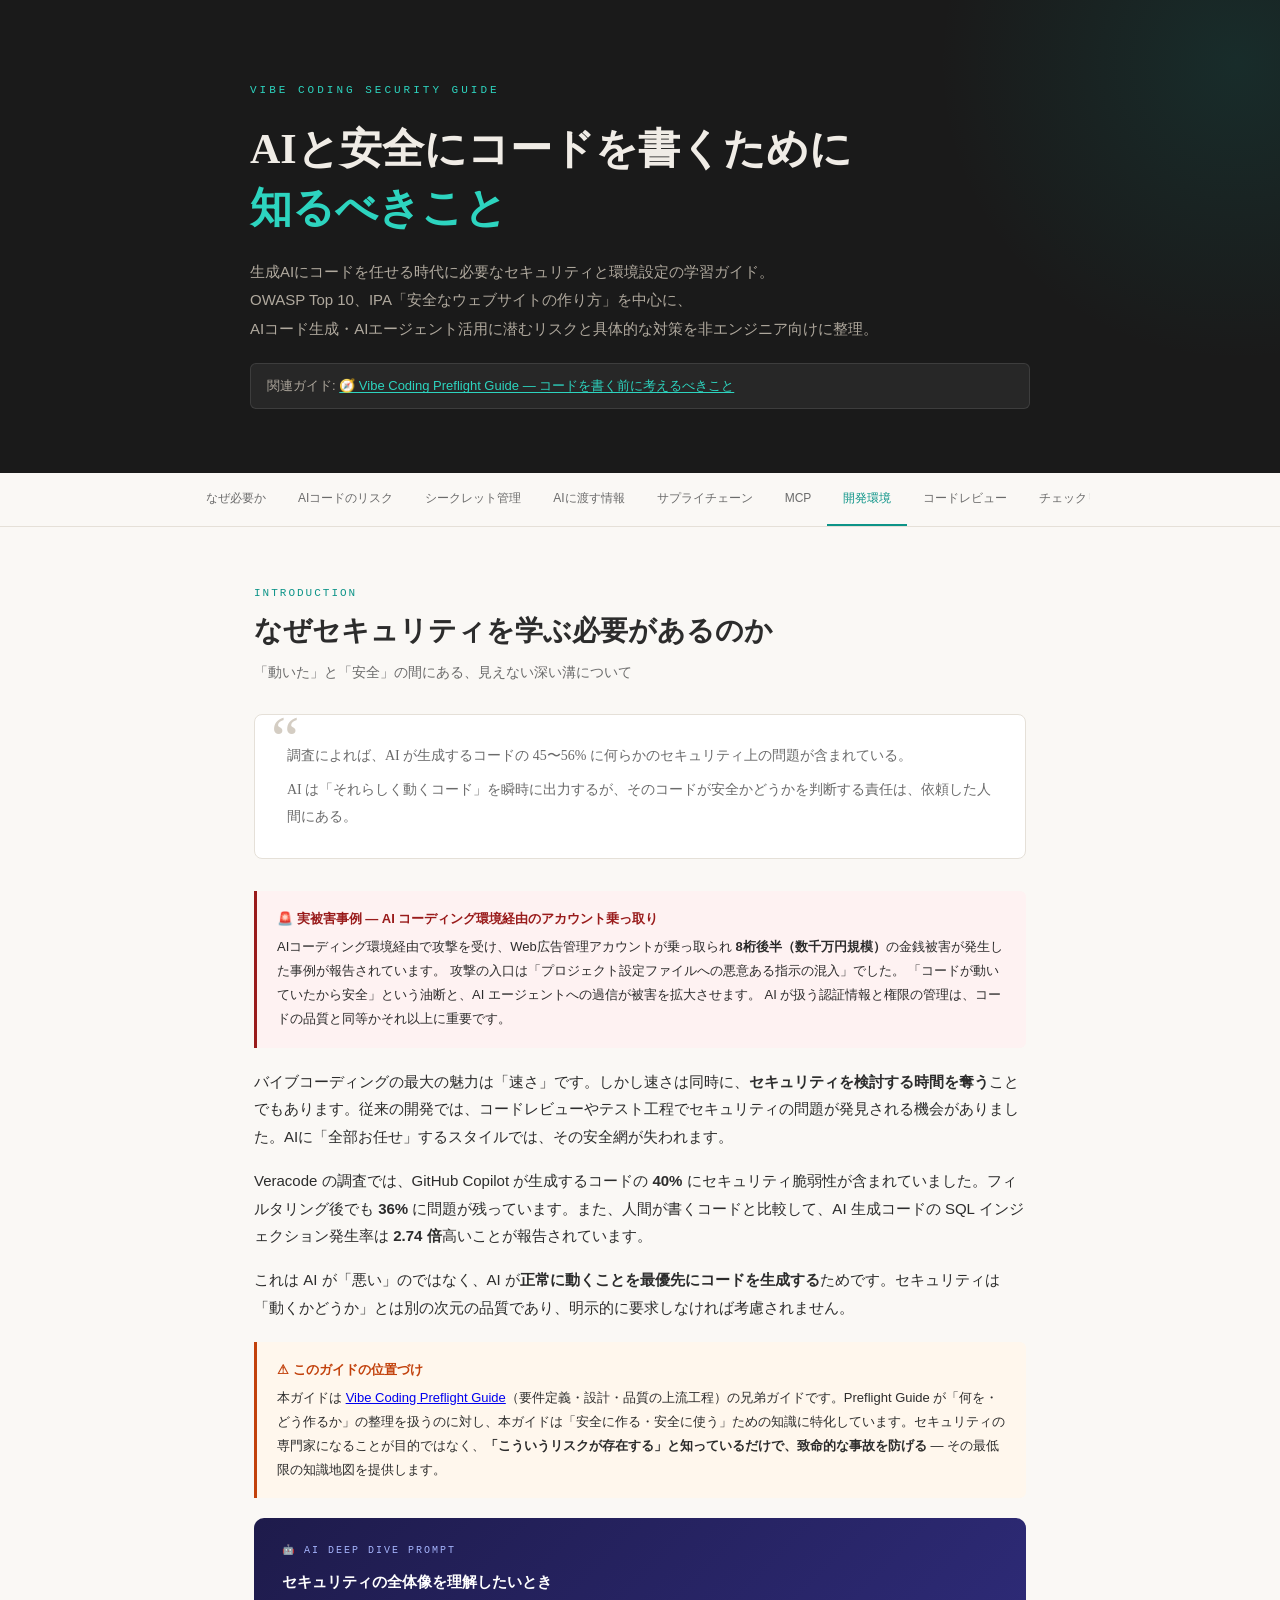
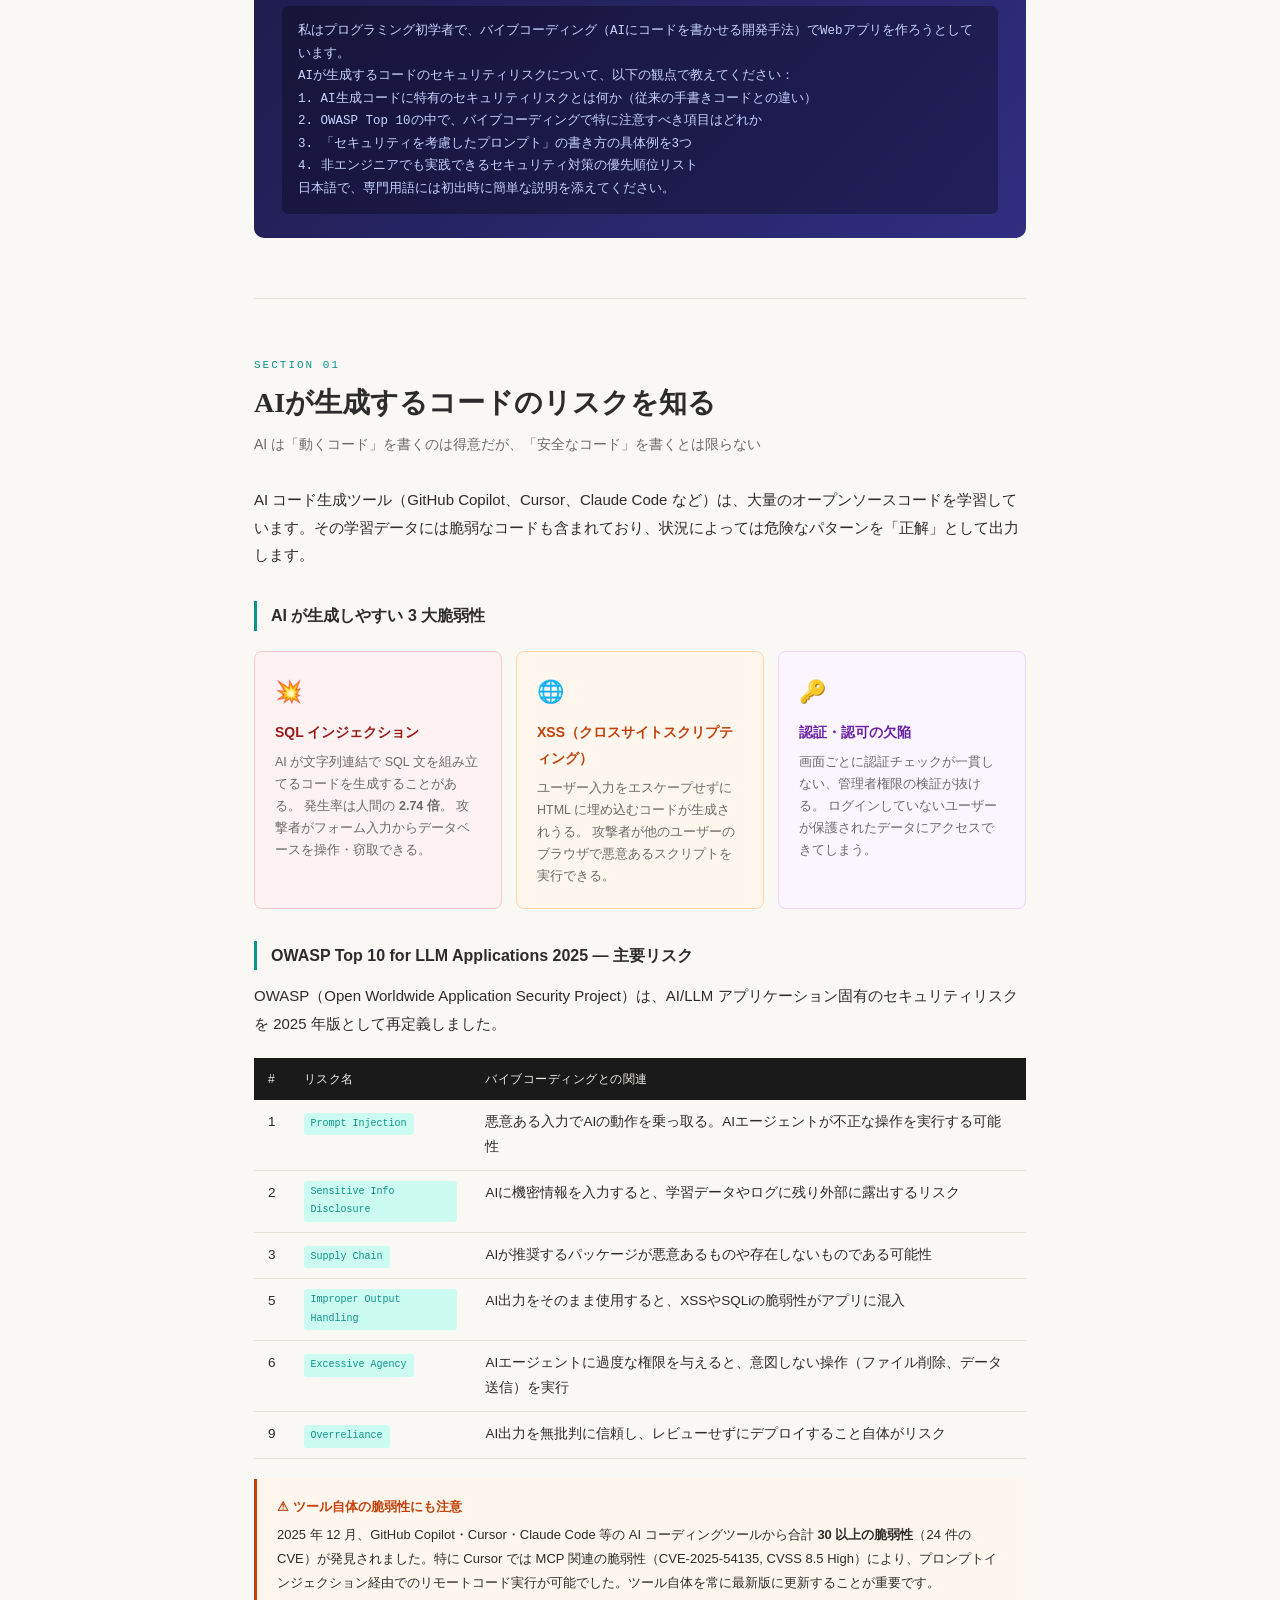
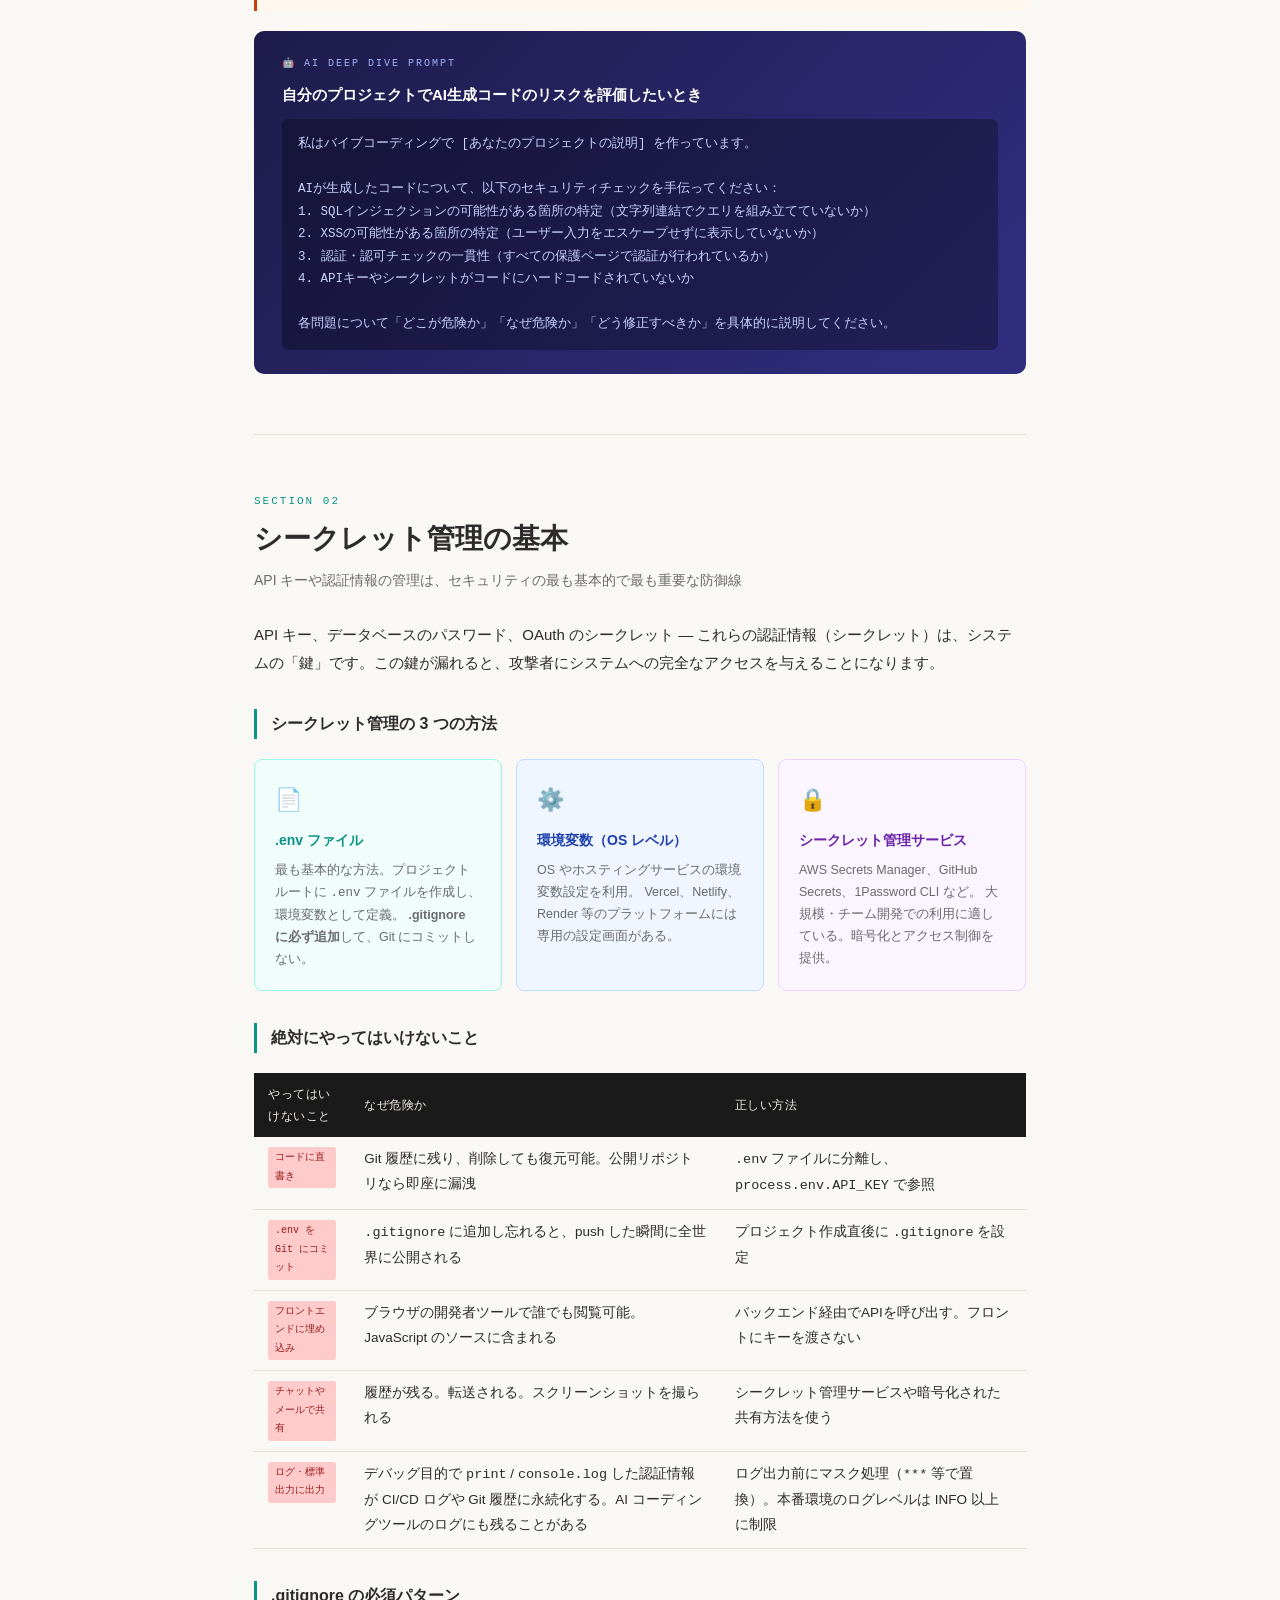
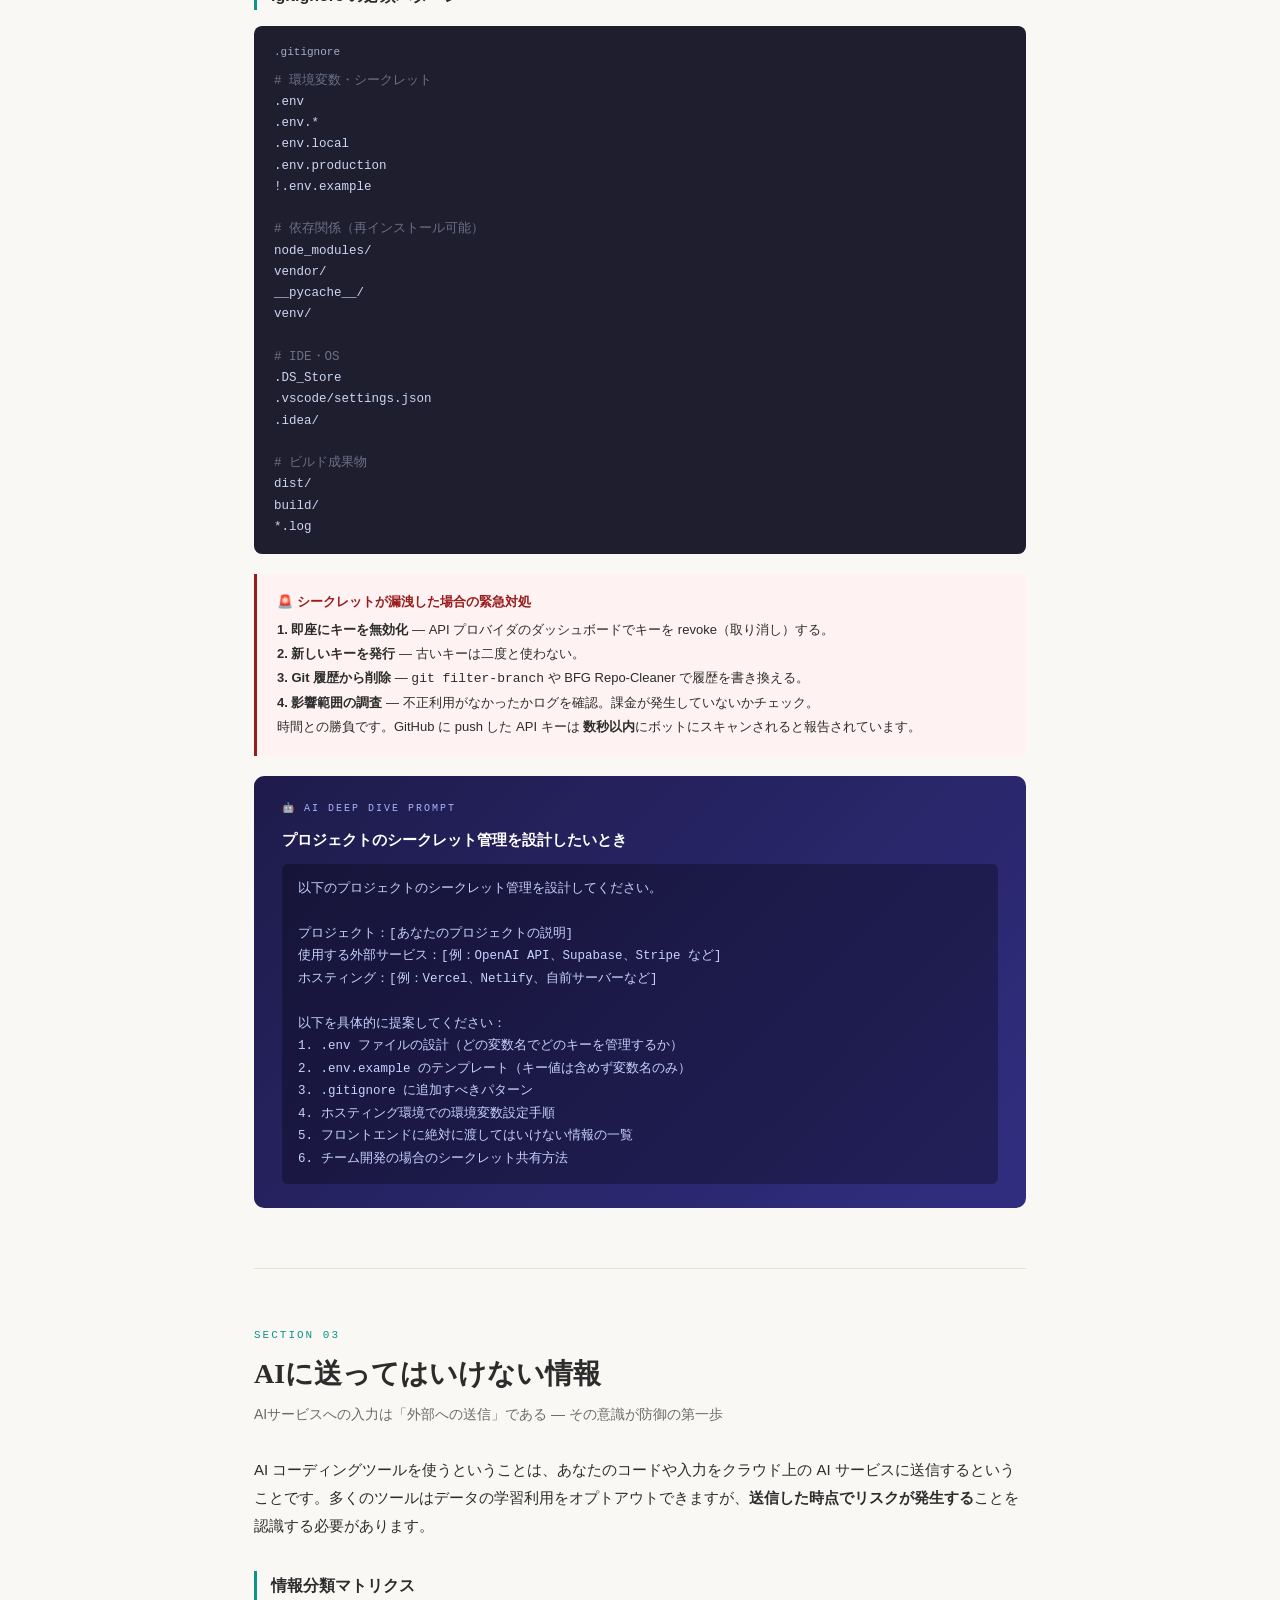
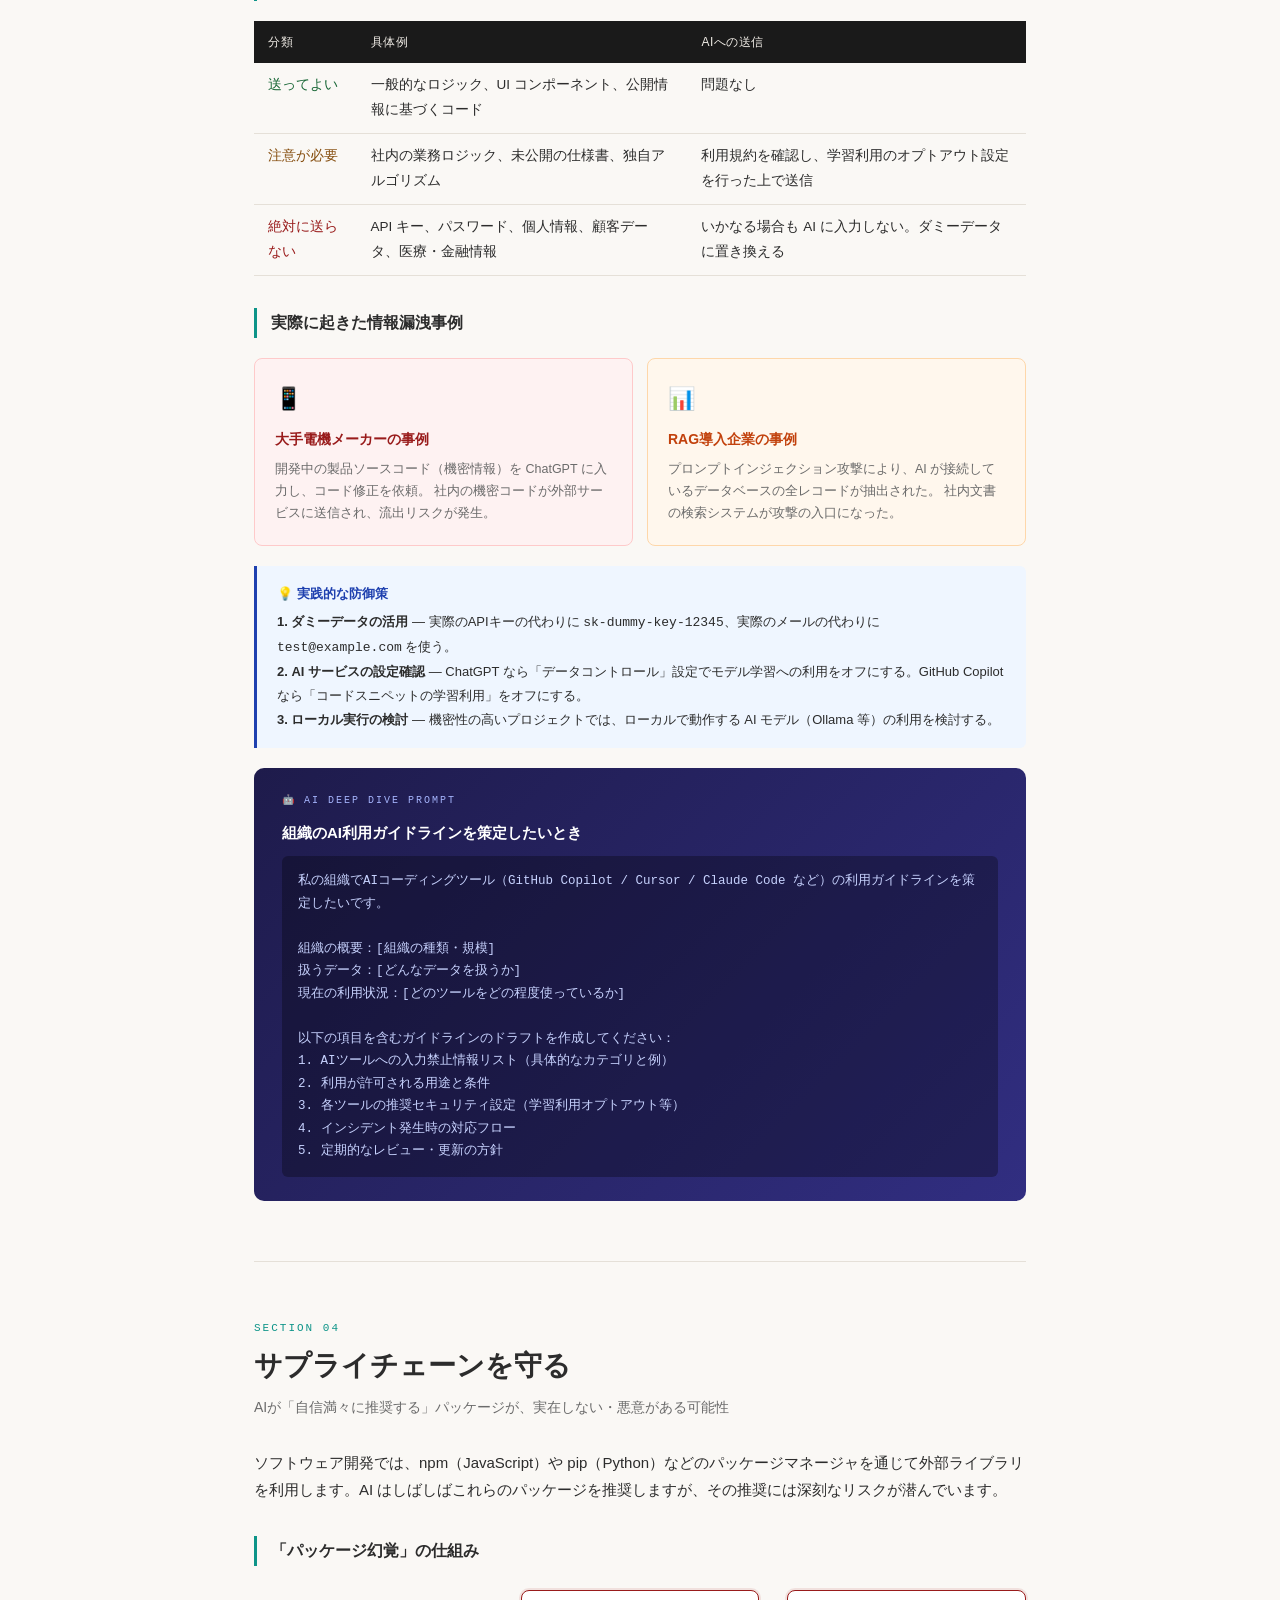
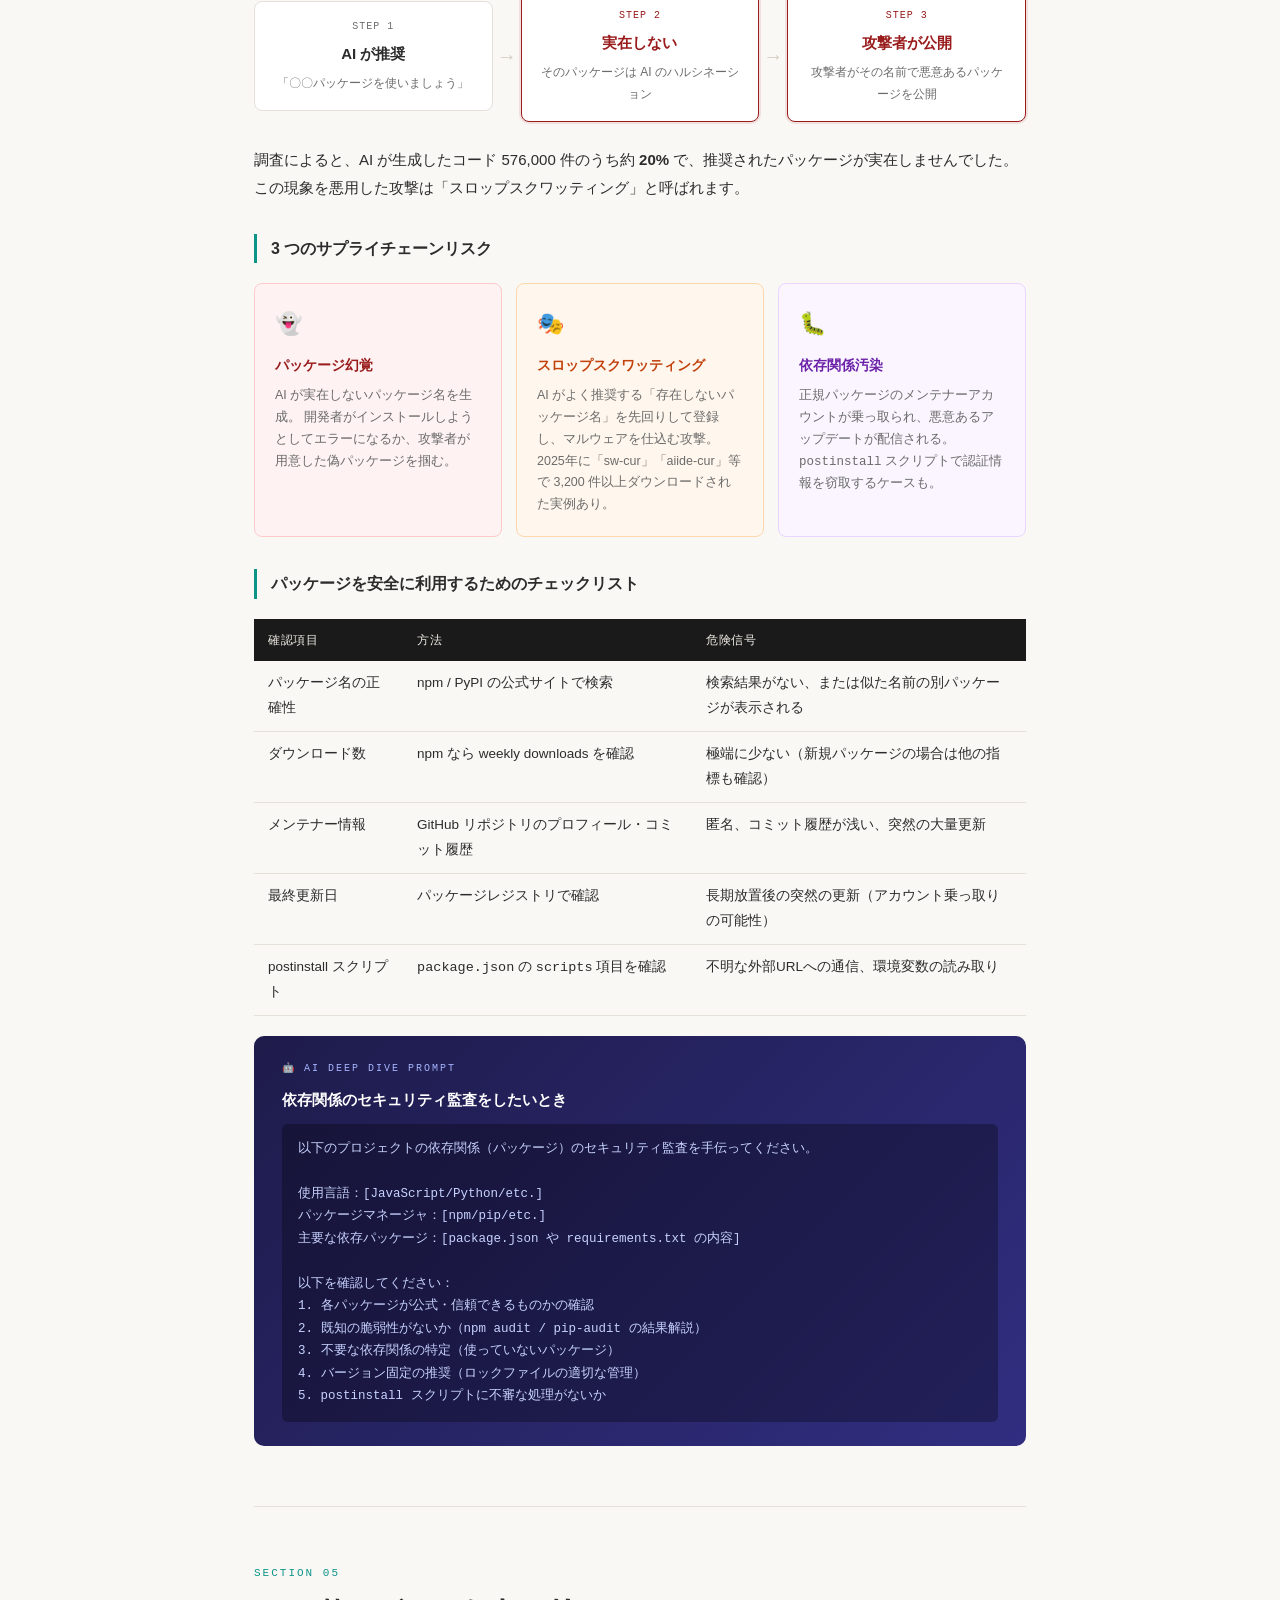
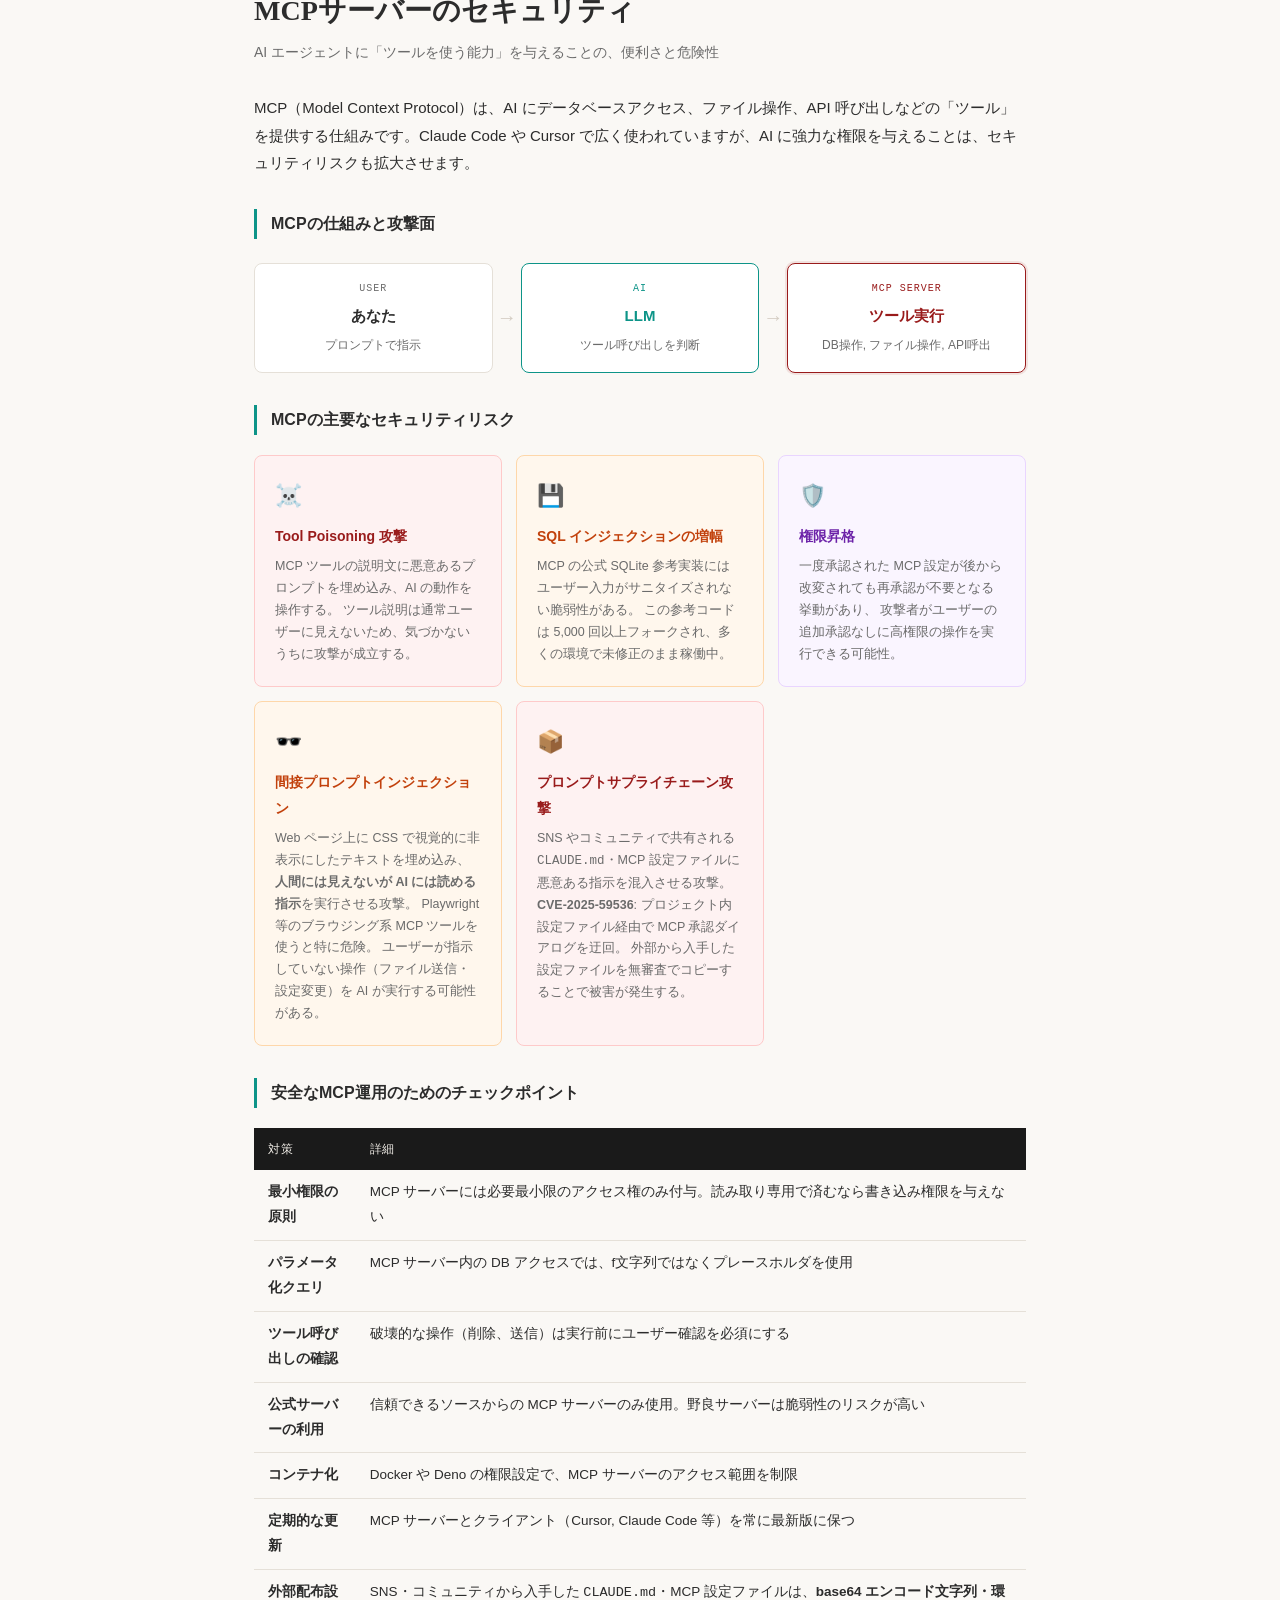
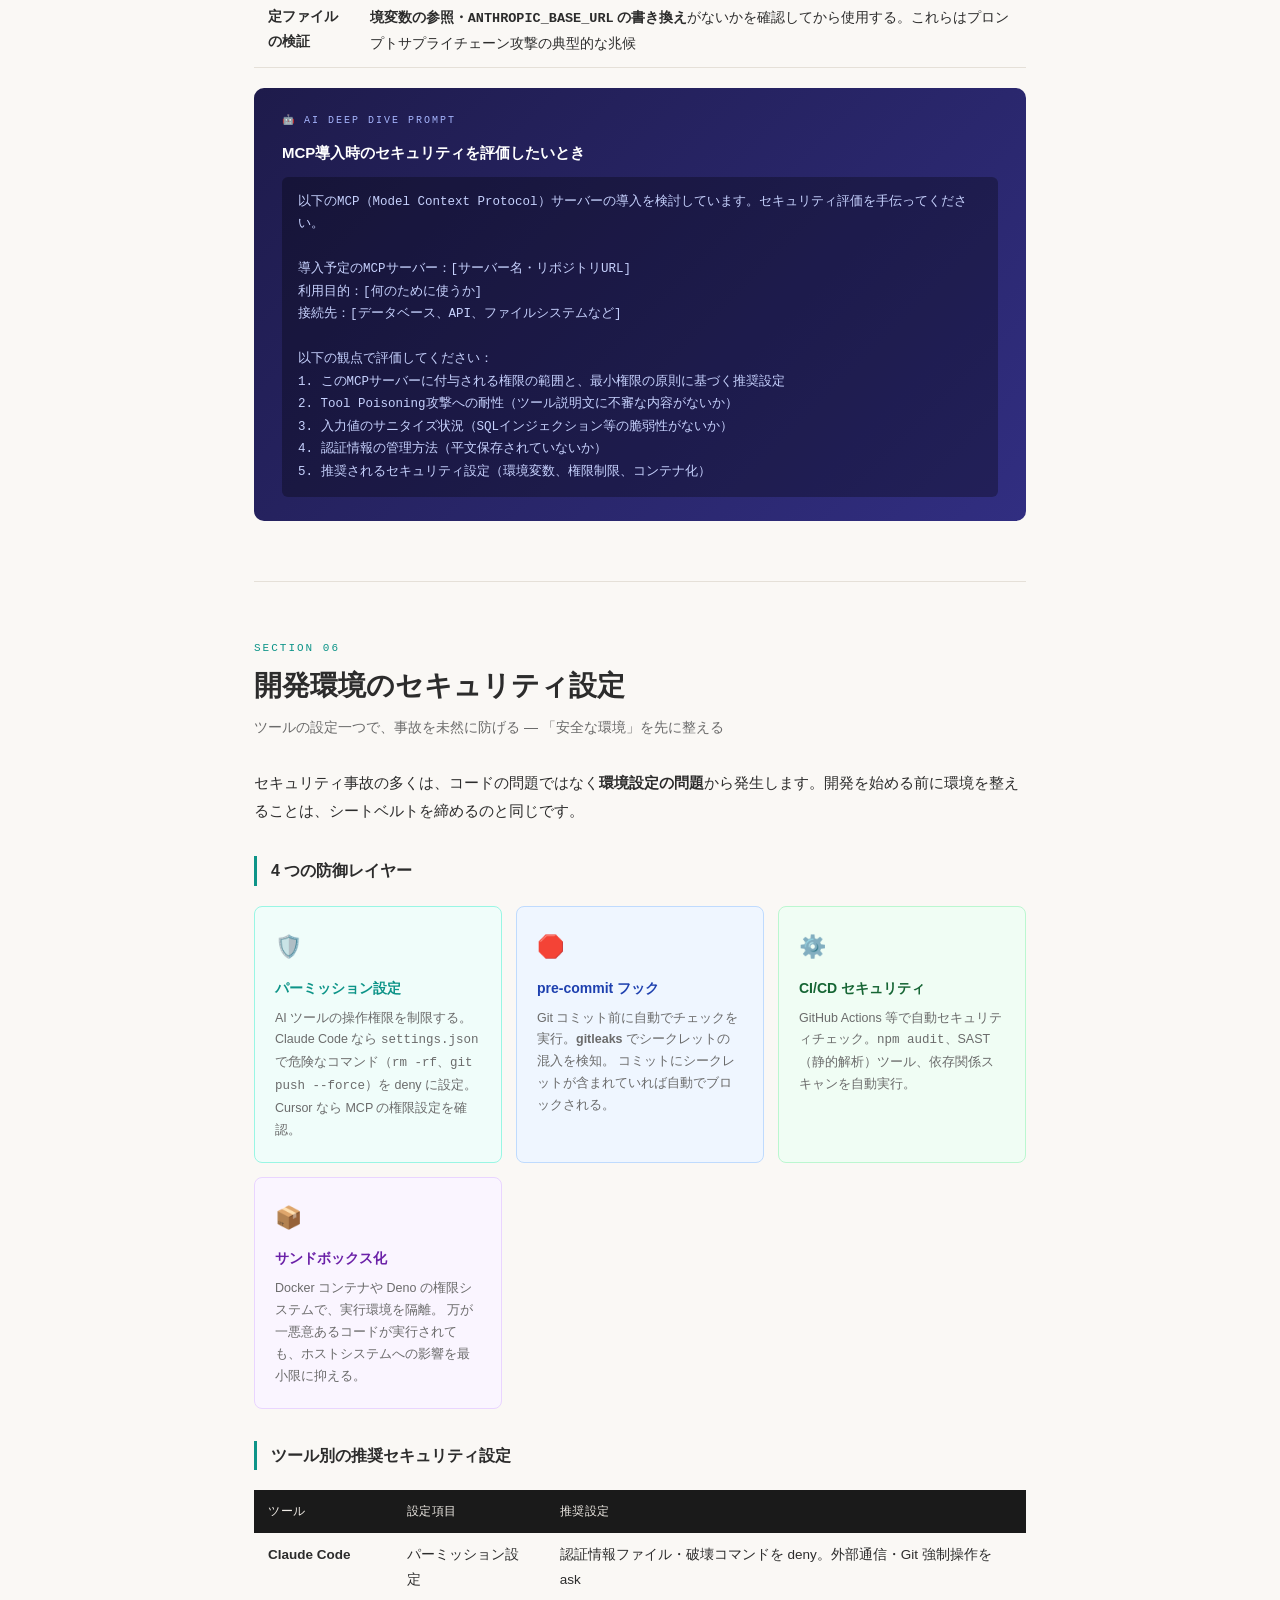
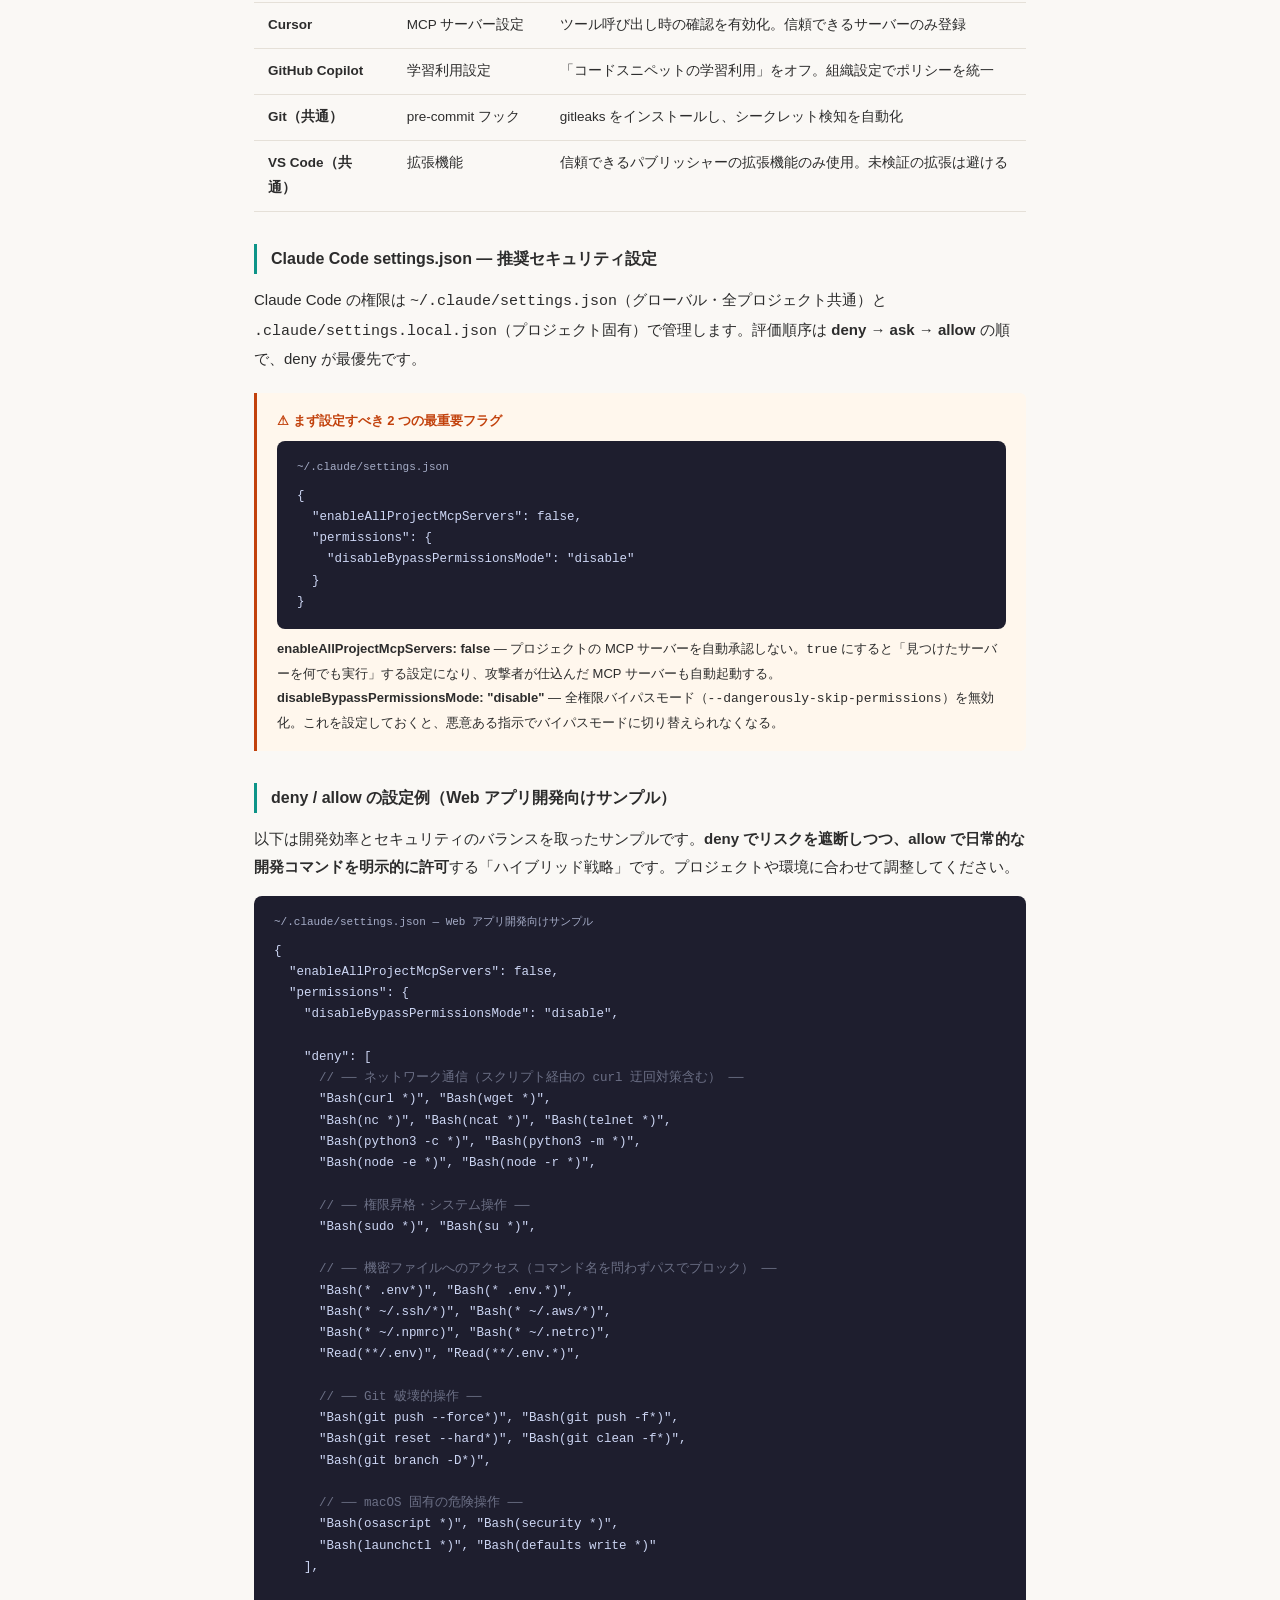
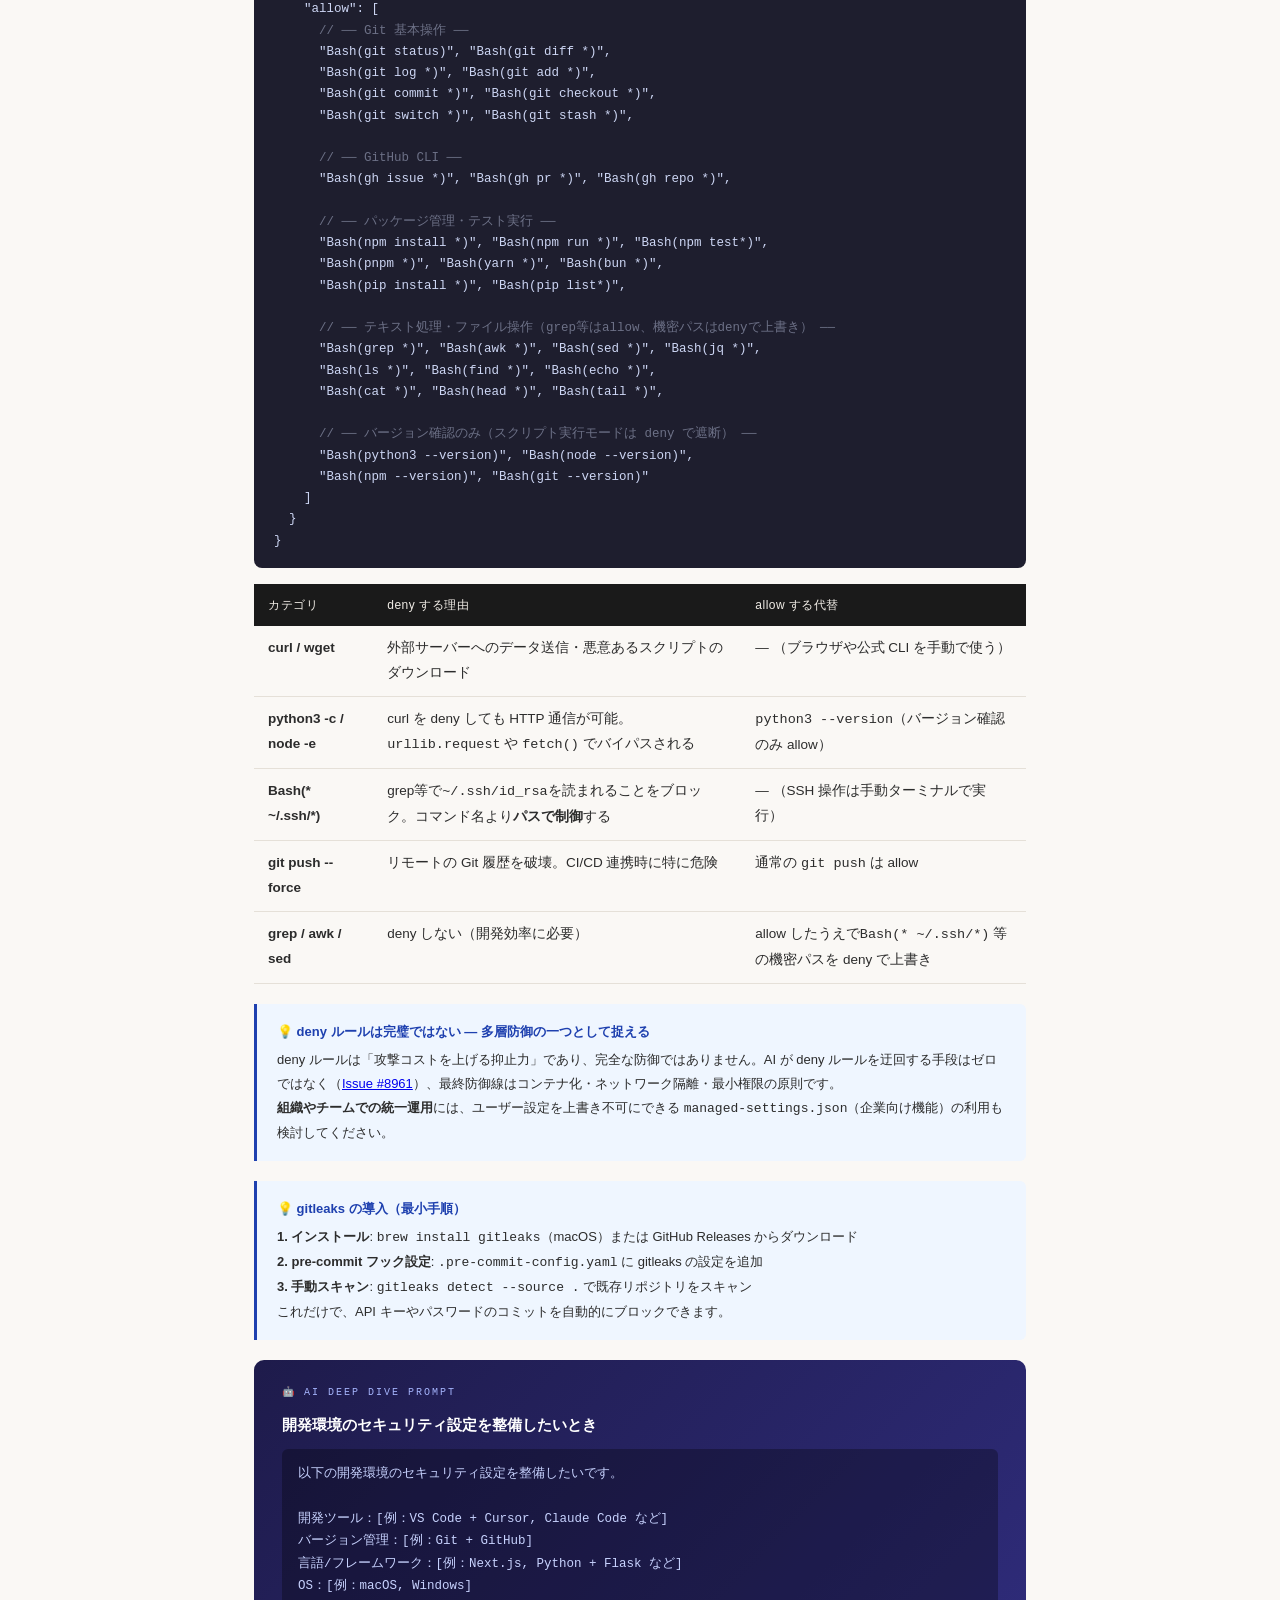
==== commit 6cfc1ffd: "Revise incident description in index.html Updated text to clarify the type of account compromised." ====
--- a/index.html
+++ b/index.html
@@ -73,8 +73,8 @@
   <div class="callout danger">
     <div class="callout-title">&#x1F6A8; 実被害事例 — AI コーディング環境経由のアカウント乗っ取り</div>
     <p class="text-sm" style="margin-bottom:0;">
-      AI コーディング環境経由で攻撃を受け、Google Ads 管理アカウントが乗っ取られ
-      <strong>8桁後半（数千万円規模）</strong>の金銭被害が発生した事例が報告されています（2025年）。
+      AIコーディング環境経由で攻撃を受け、Web広告管理アカウントが乗っ取られ
+      <strong>8桁後半（数千万円規模）</strong>の金銭被害が発生した事例が報告されています。
       攻撃の入口は「プロジェクト設定ファイルへの悪意ある指示の混入」でした。
       「コードが動いていたから安全」という油断と、AI エージェントへの過信が被害を拡大させます。
       AI が扱う認証情報と権限の管理は、コードの品質と同等かそれ以上に重要です。
@@ -1207,7 +1207,7 @@
       <a href="https://www.meti.go.jp/shingikai/mono_info_service/ai_shakai_jisso/20240419_report.html" target="_blank" rel="noopener noreferrer">経産省</a><br>
       NIST AI Risk Management Framework —
       <a href="https://www.nist.gov/itl/ai-risk-management-framework" target="_blank" rel="noopener noreferrer">NIST</a><br>
-      徳丸浩「安全なWebアプリケーションの作り方 第2版」（SBクリエイティブ, 2018）
+      徳丸浩「体系的に学ぶ 安全なWebアプリケーションの作り方 第2版 脆弱性が生まれる原理と対策の実践」（SBクリエイティブ, 2018）
     </p>
     <p style="margin-top:12px;">
       <strong>関連ガイド</strong><br>
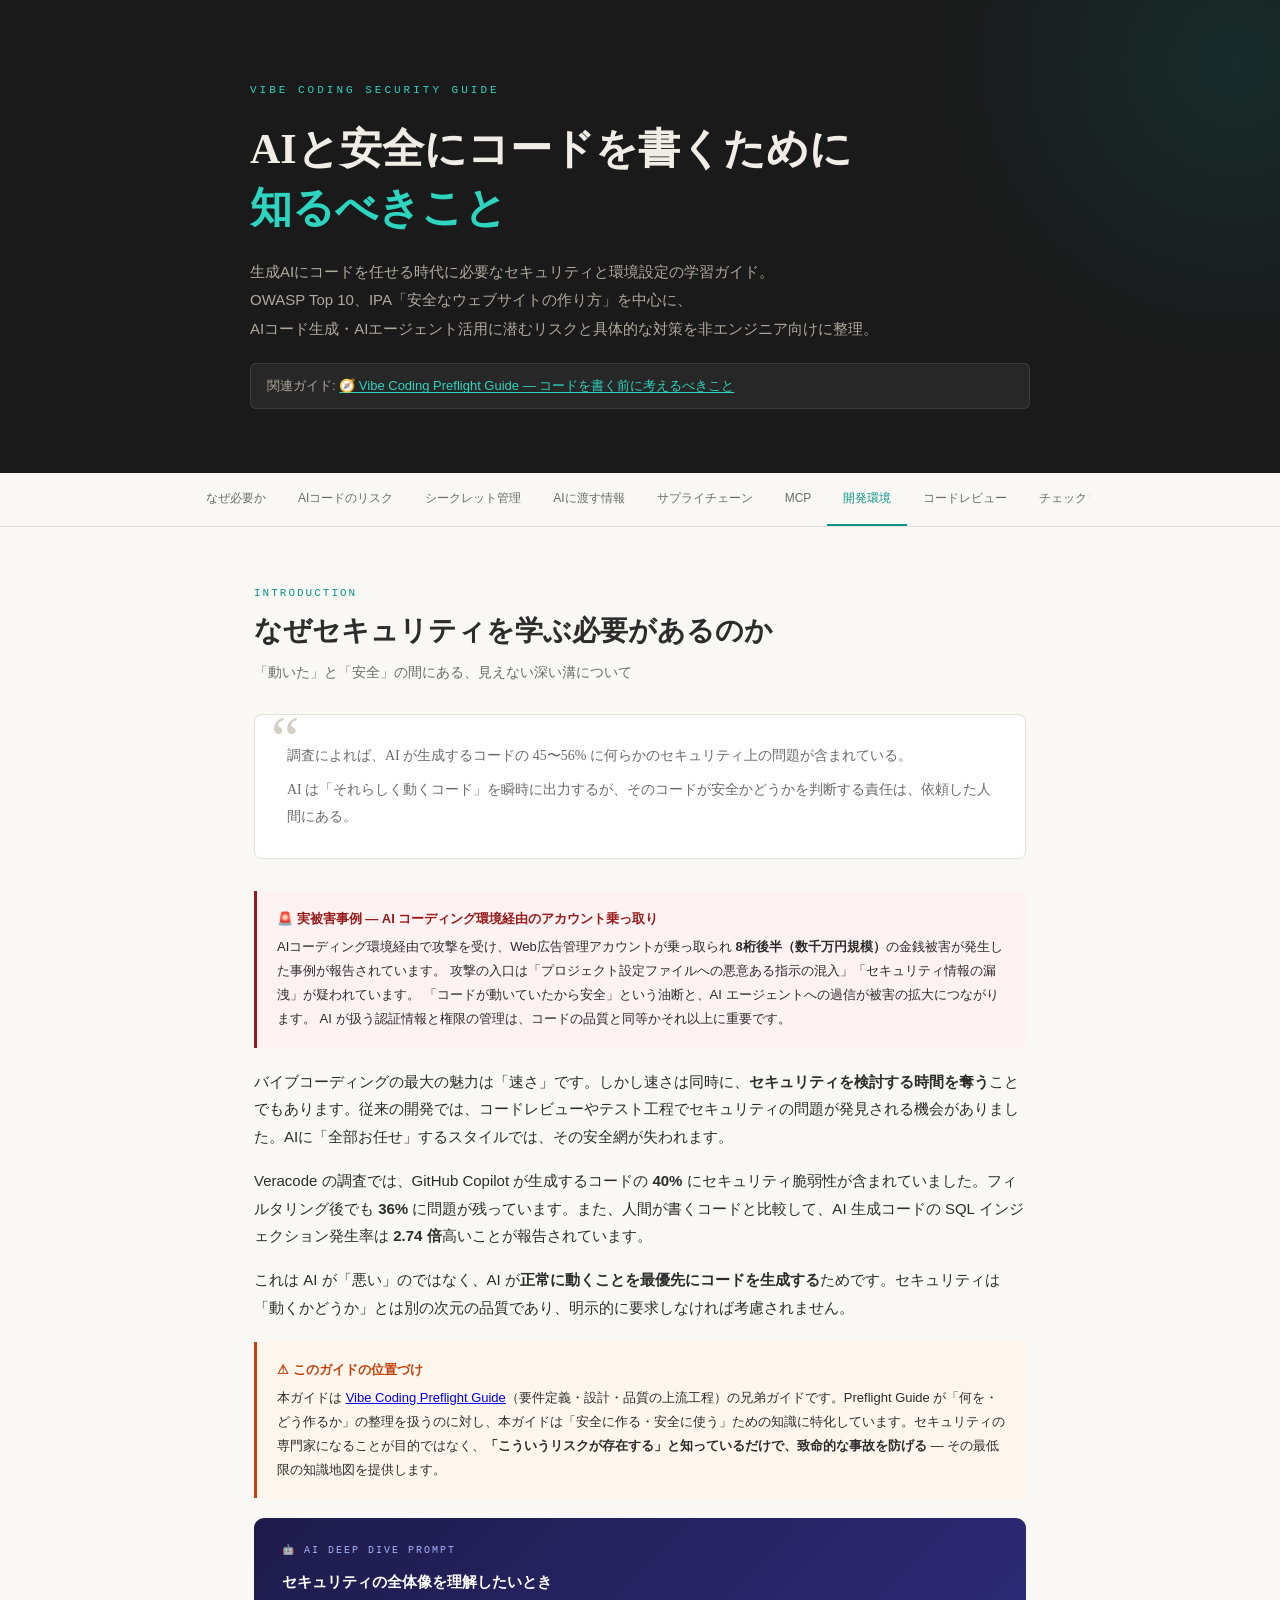
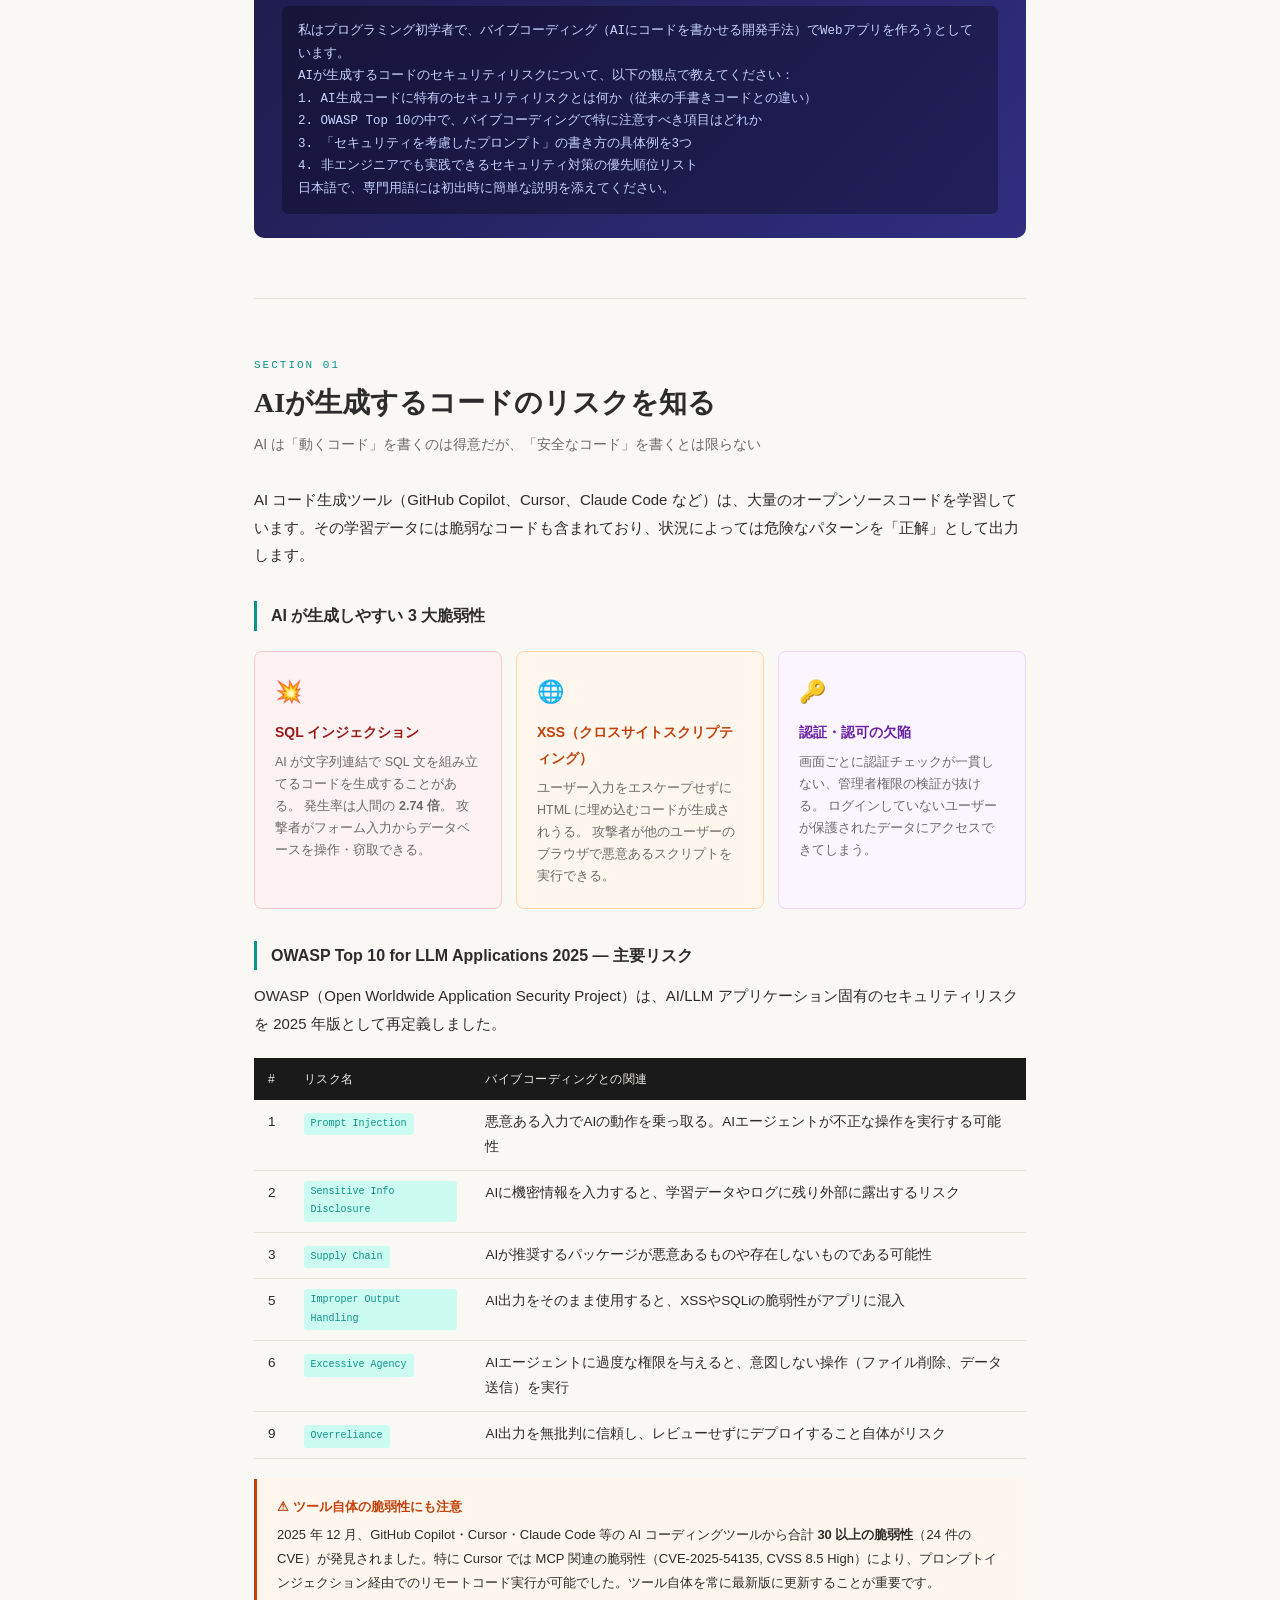
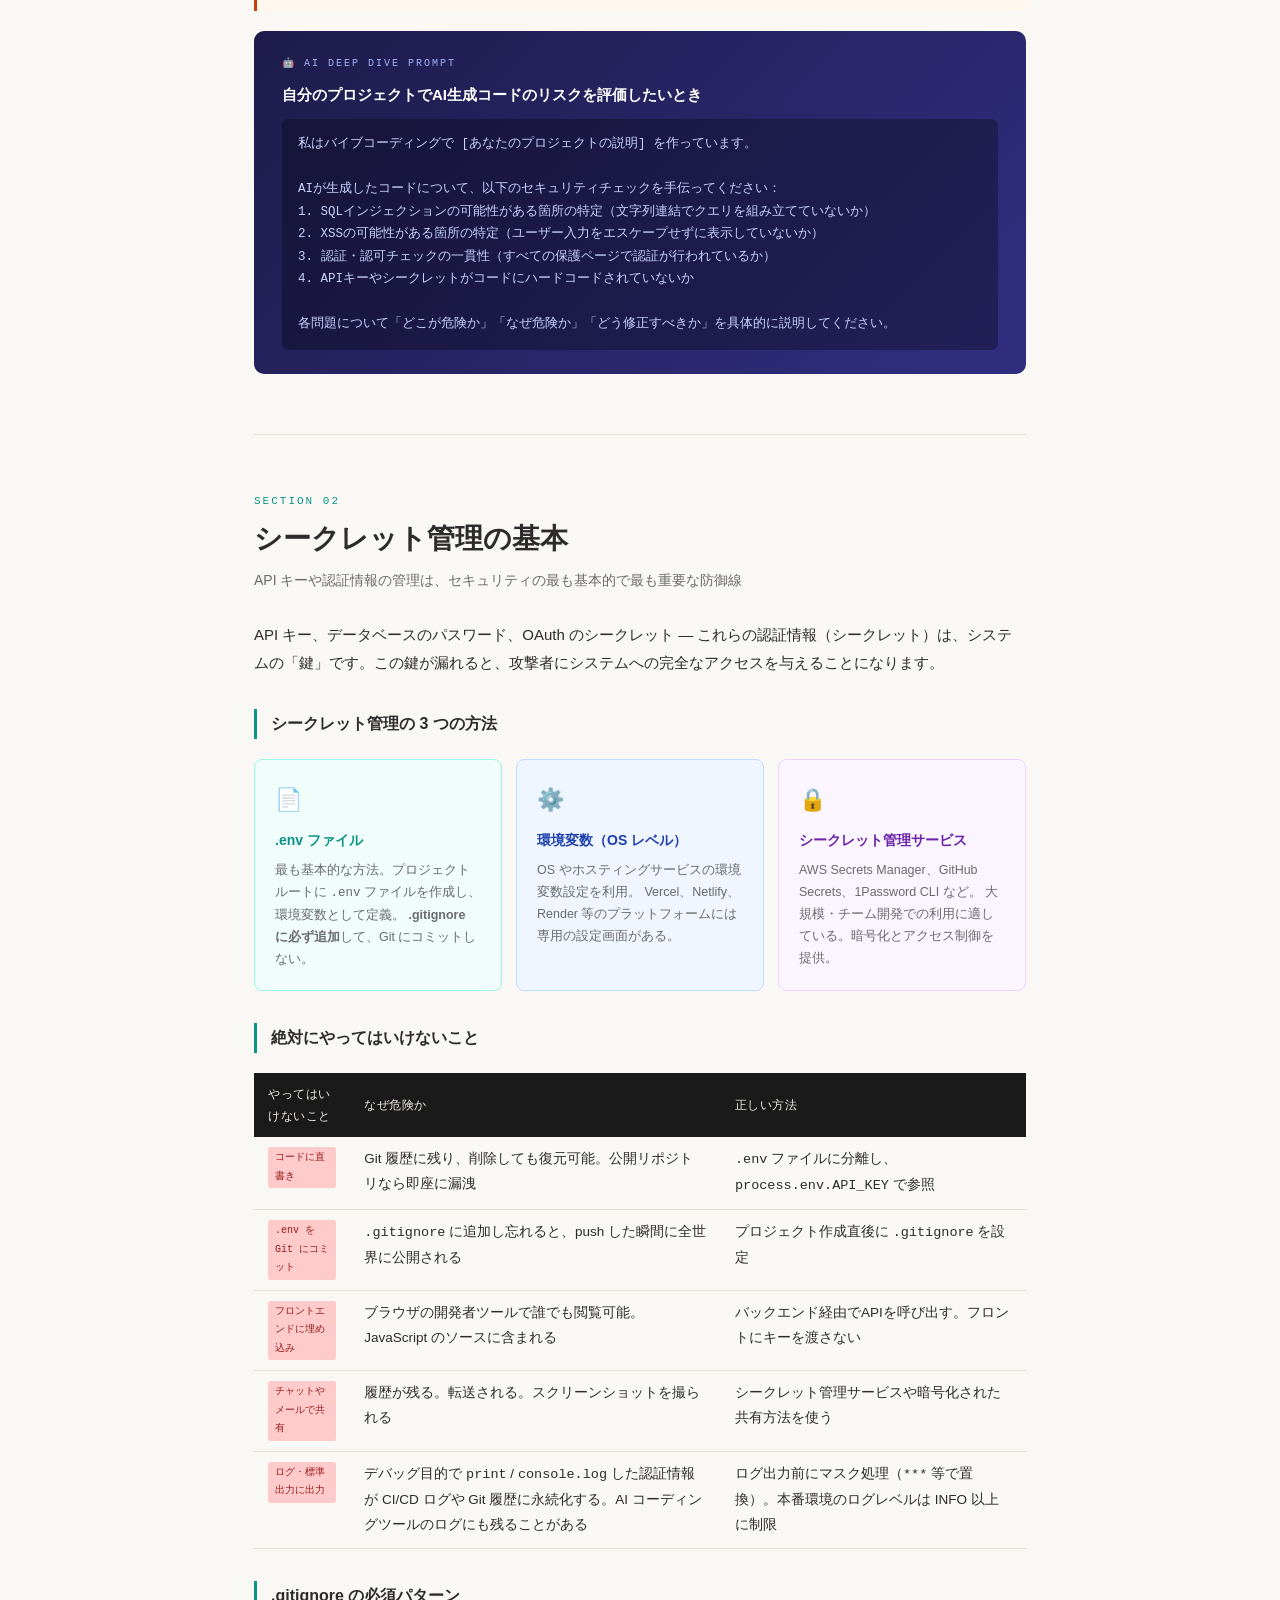
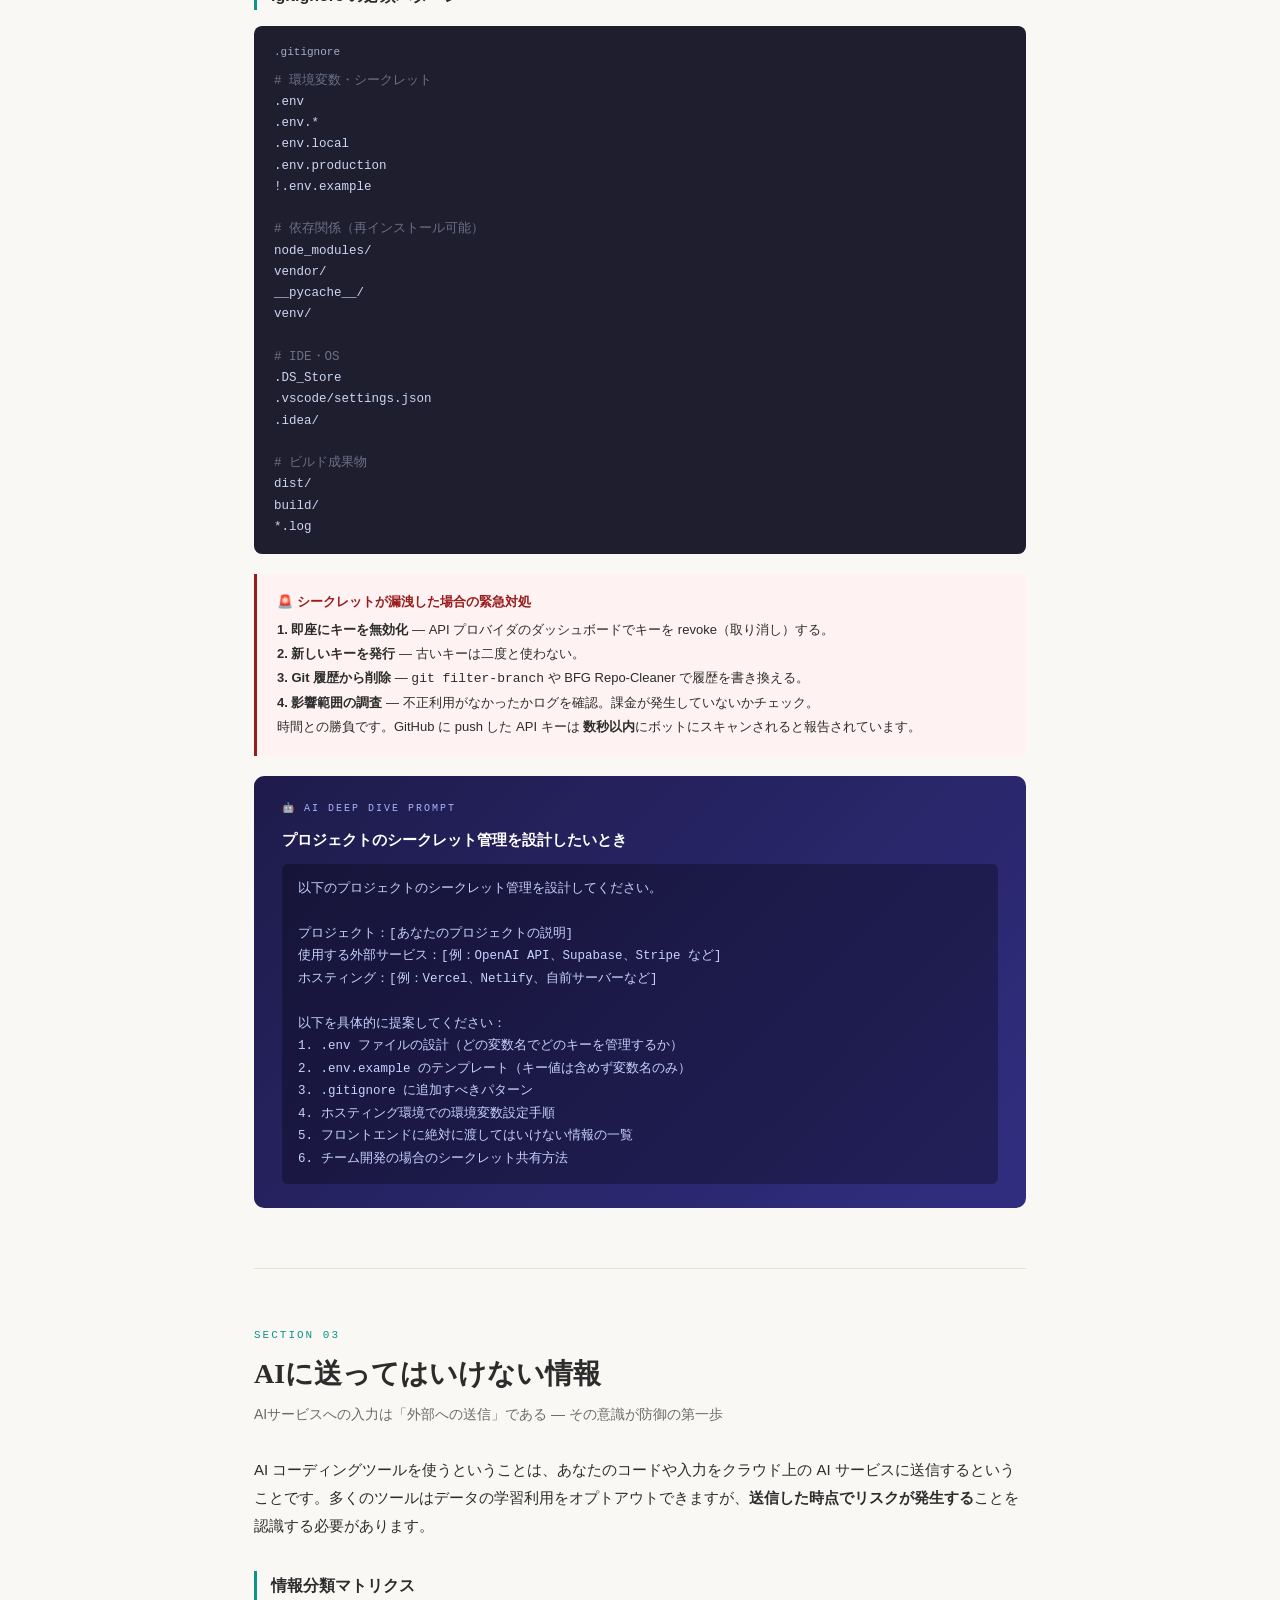
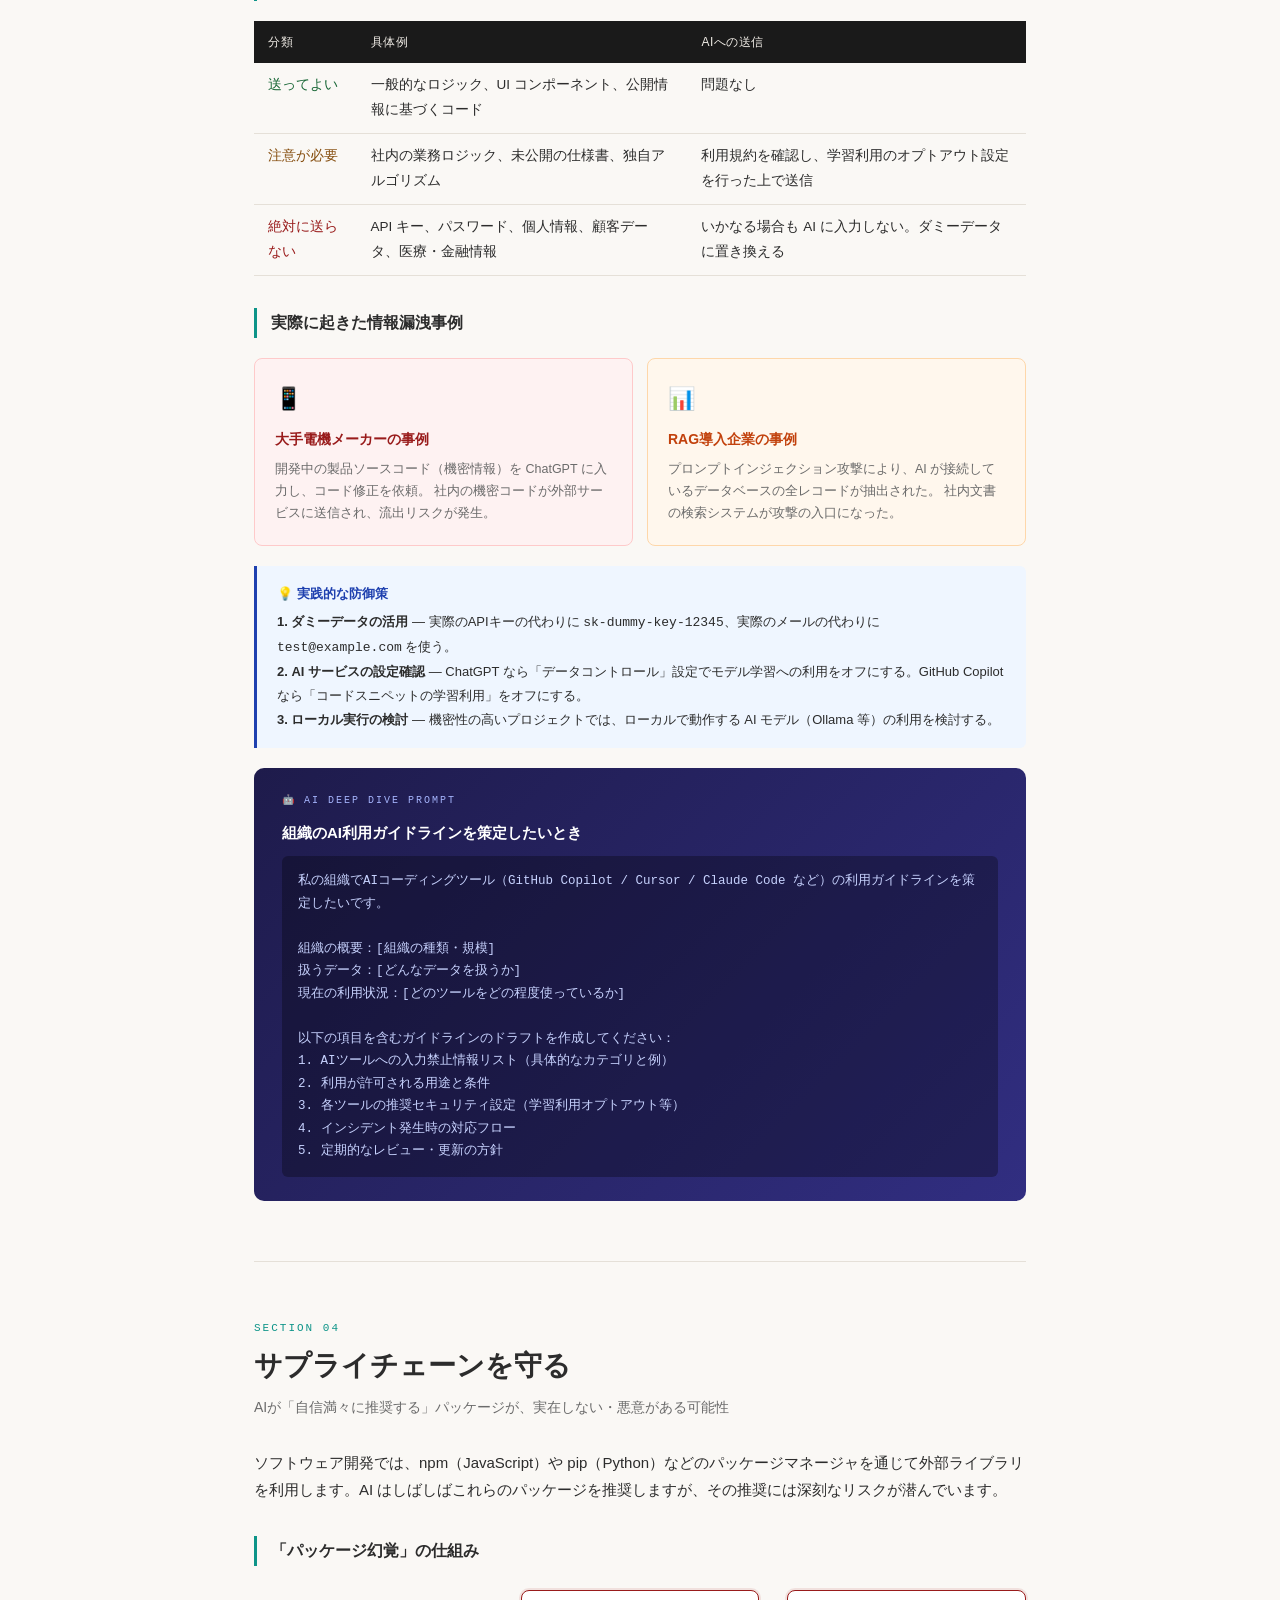
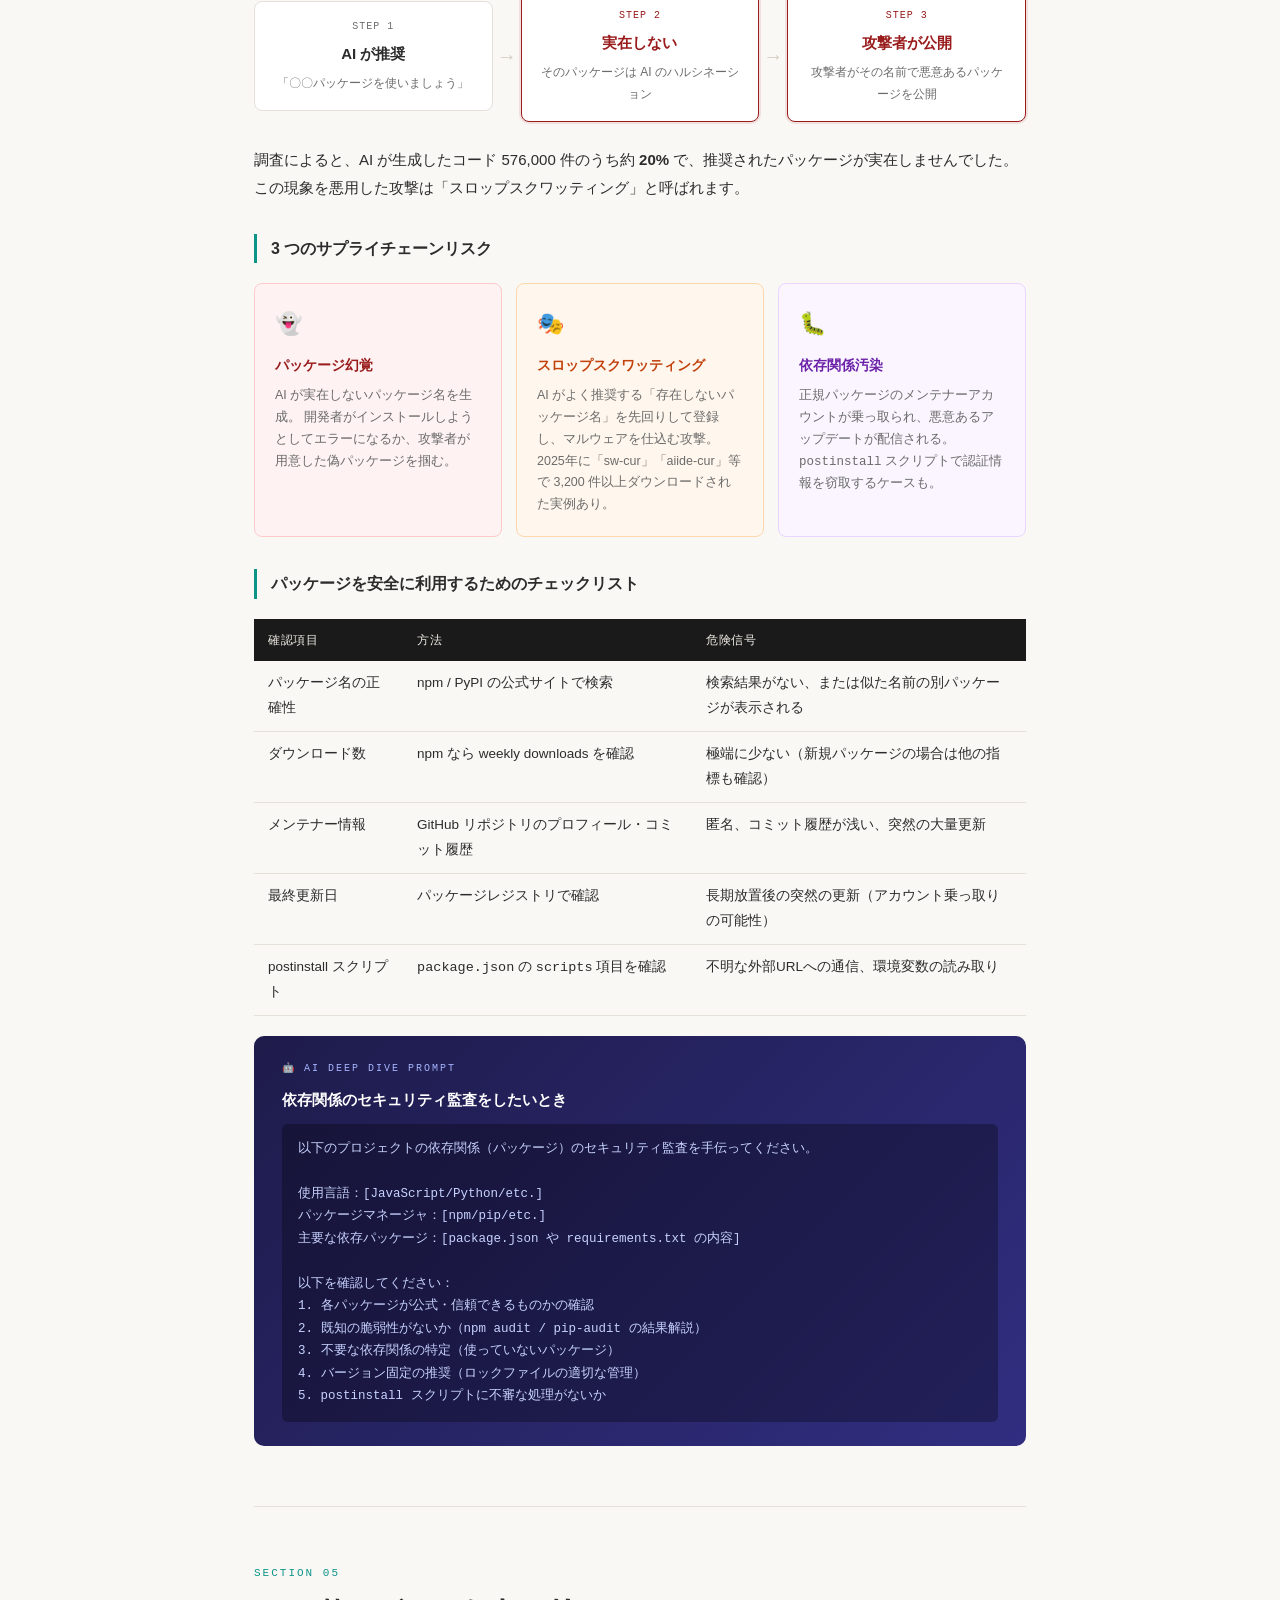
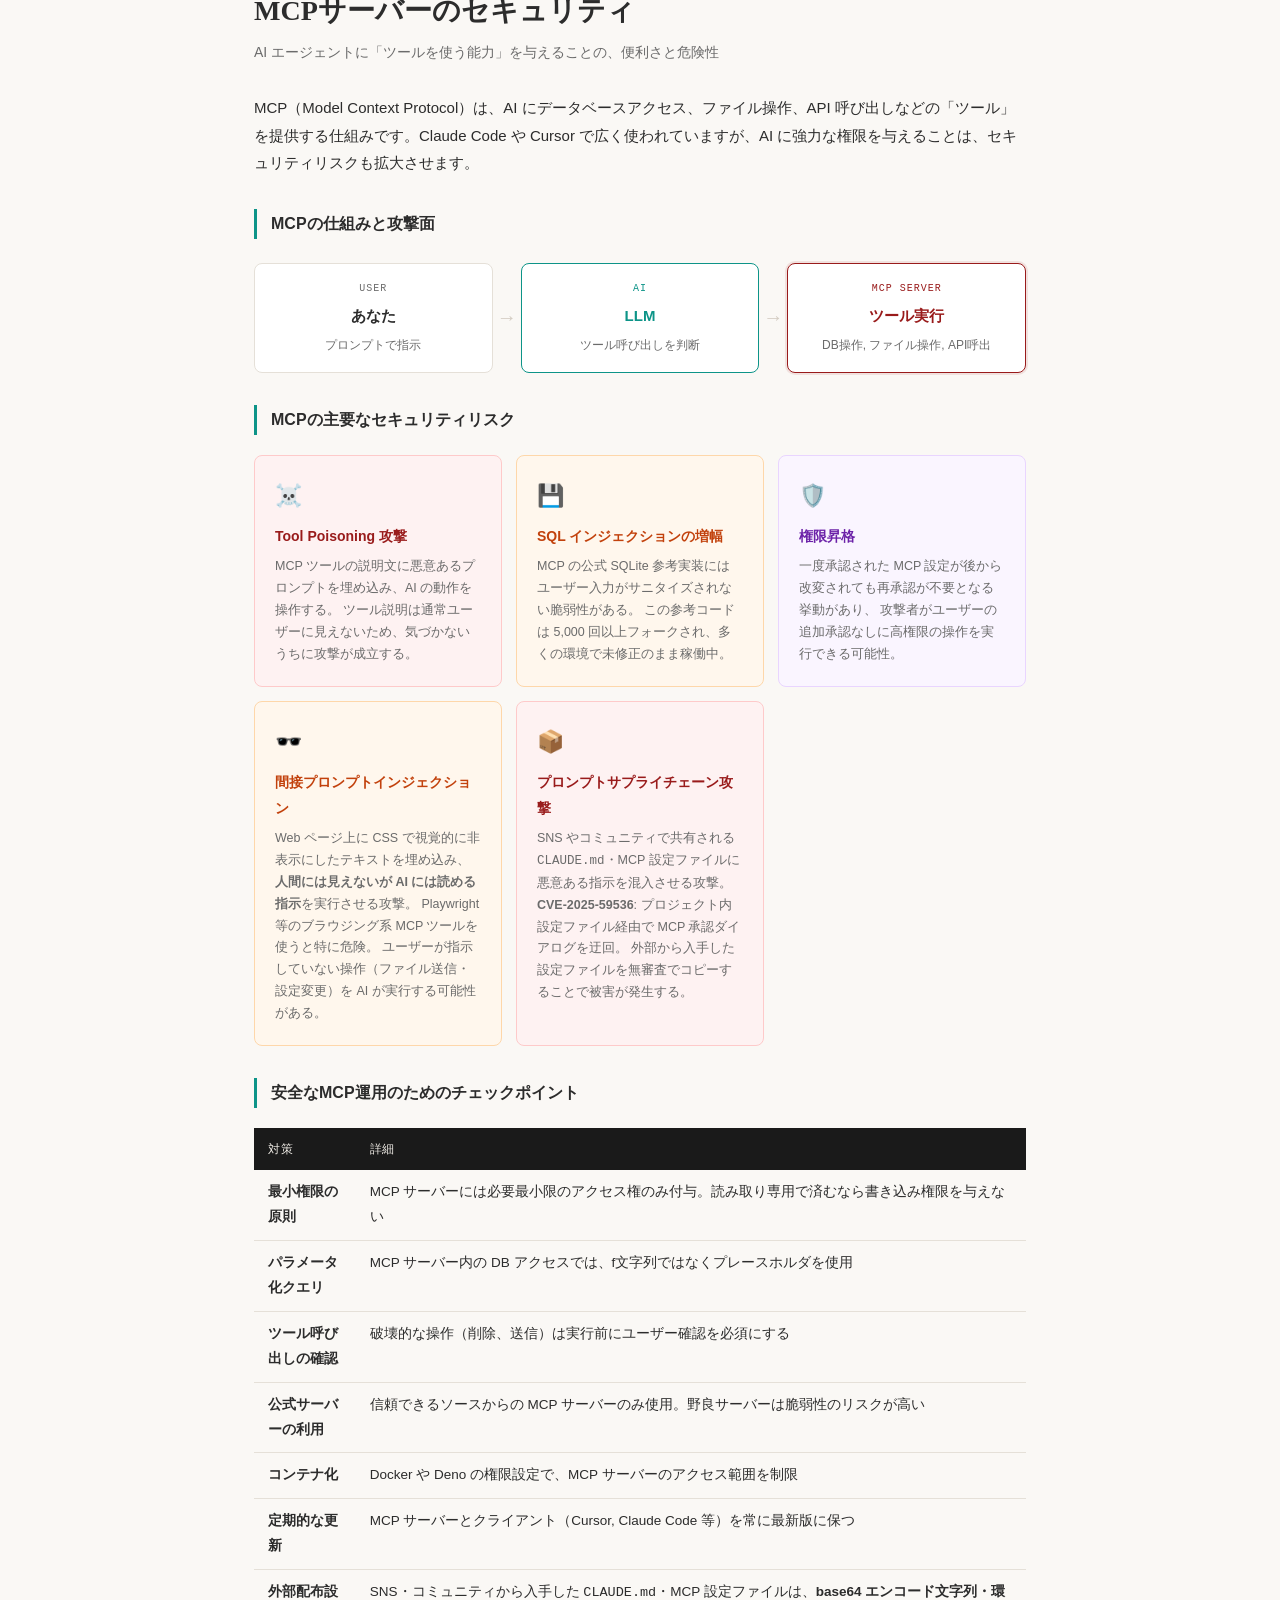
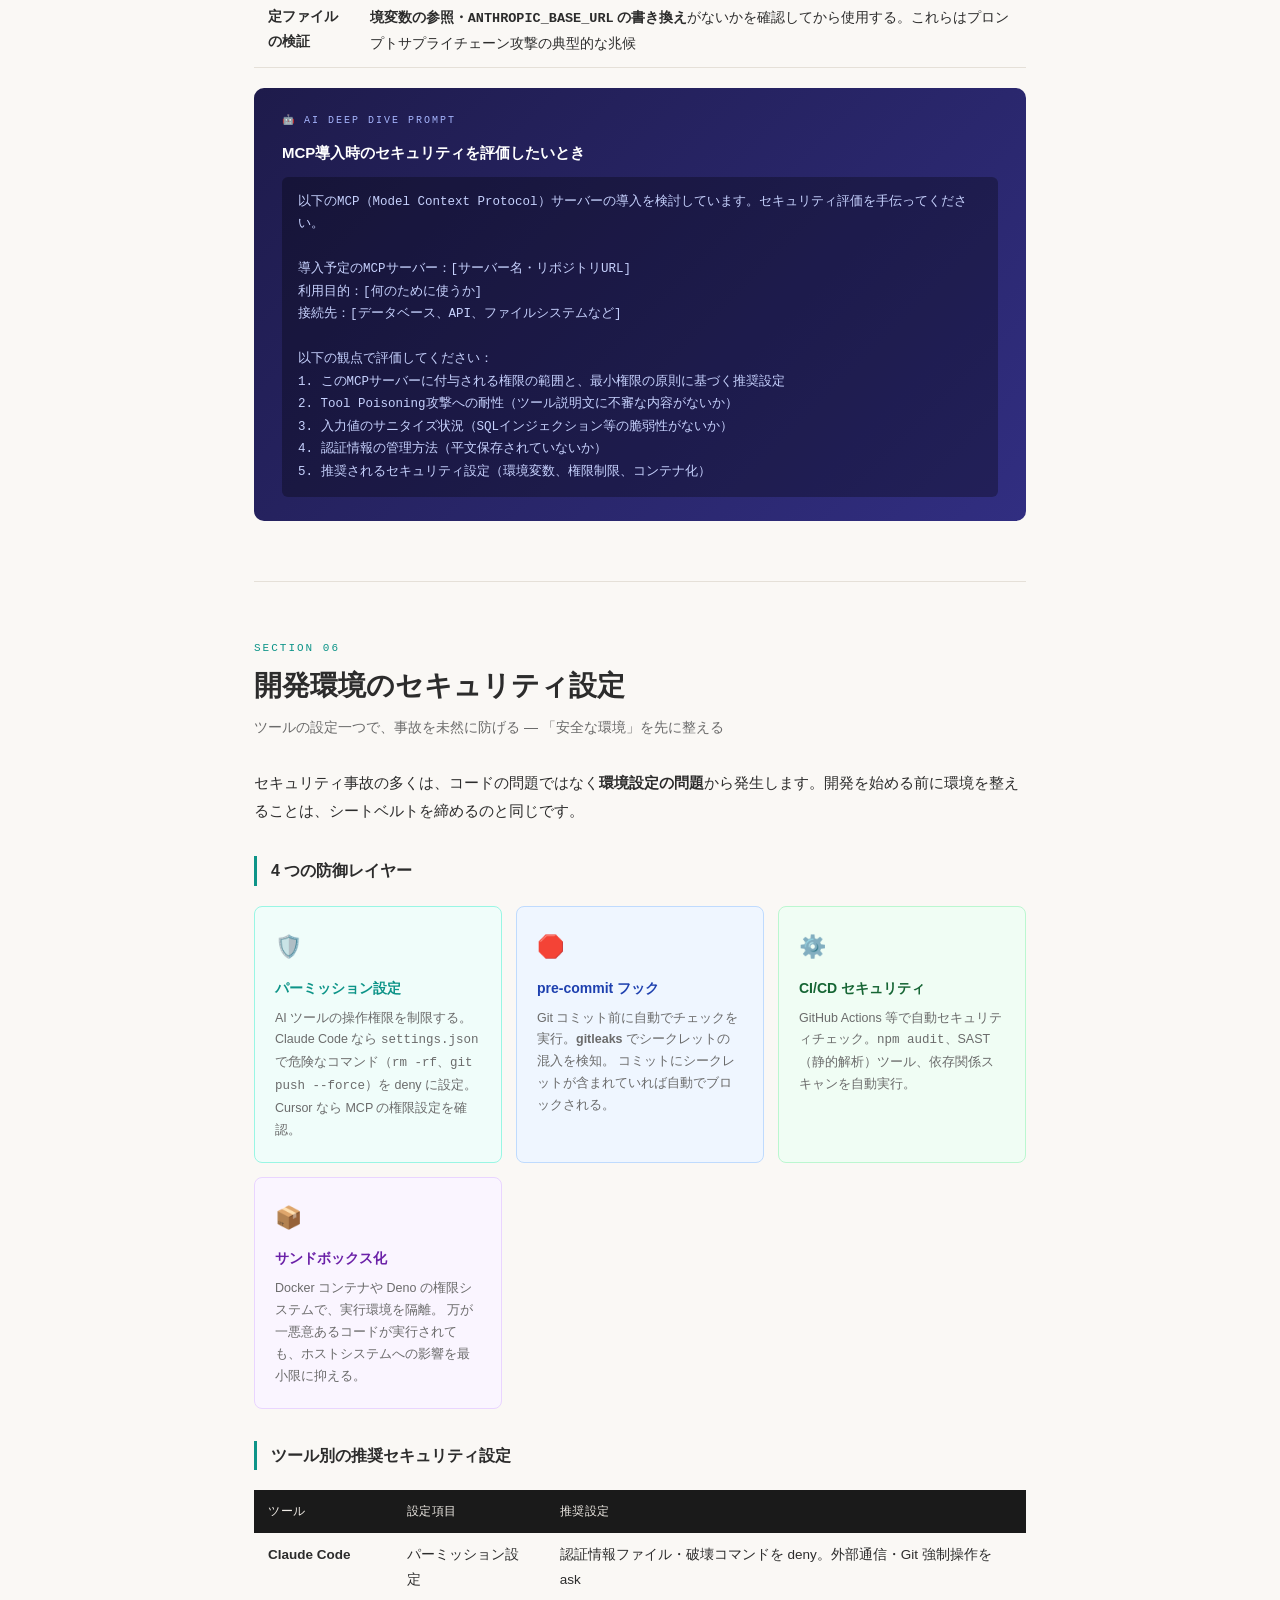
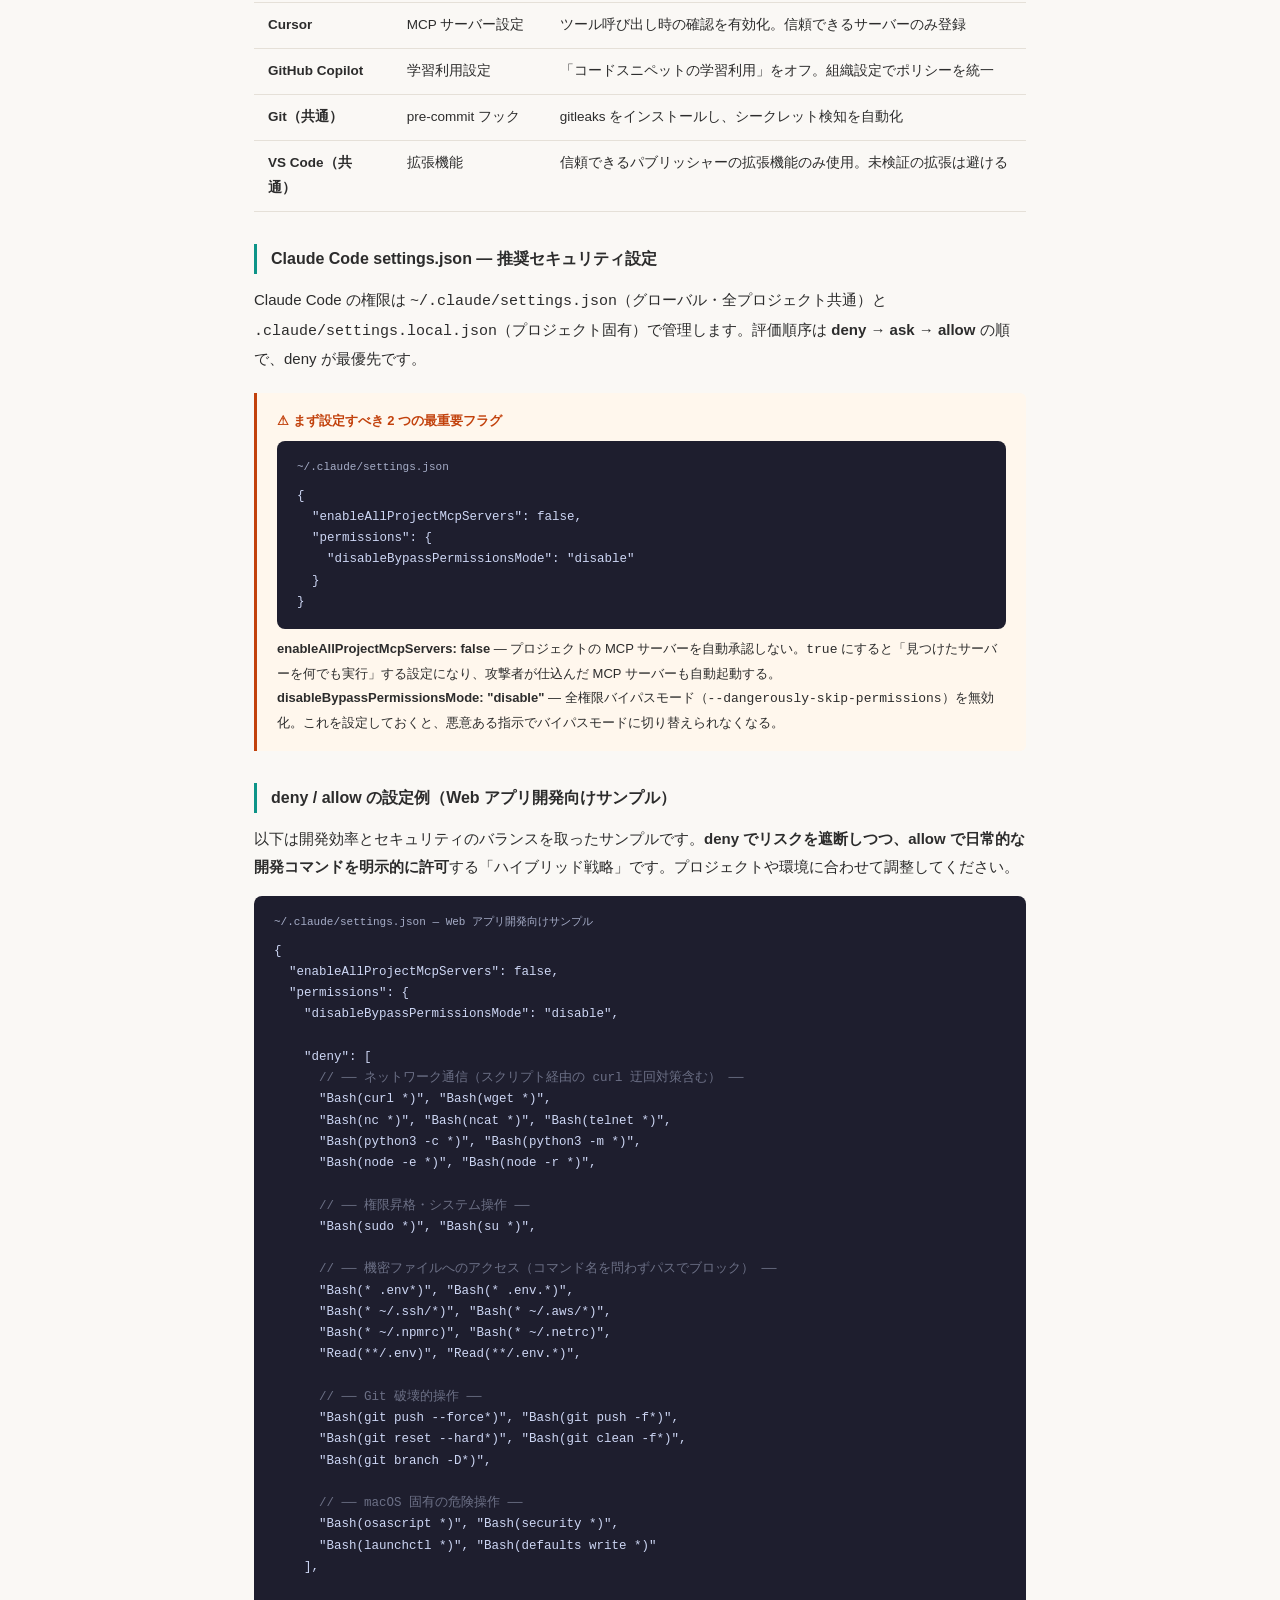
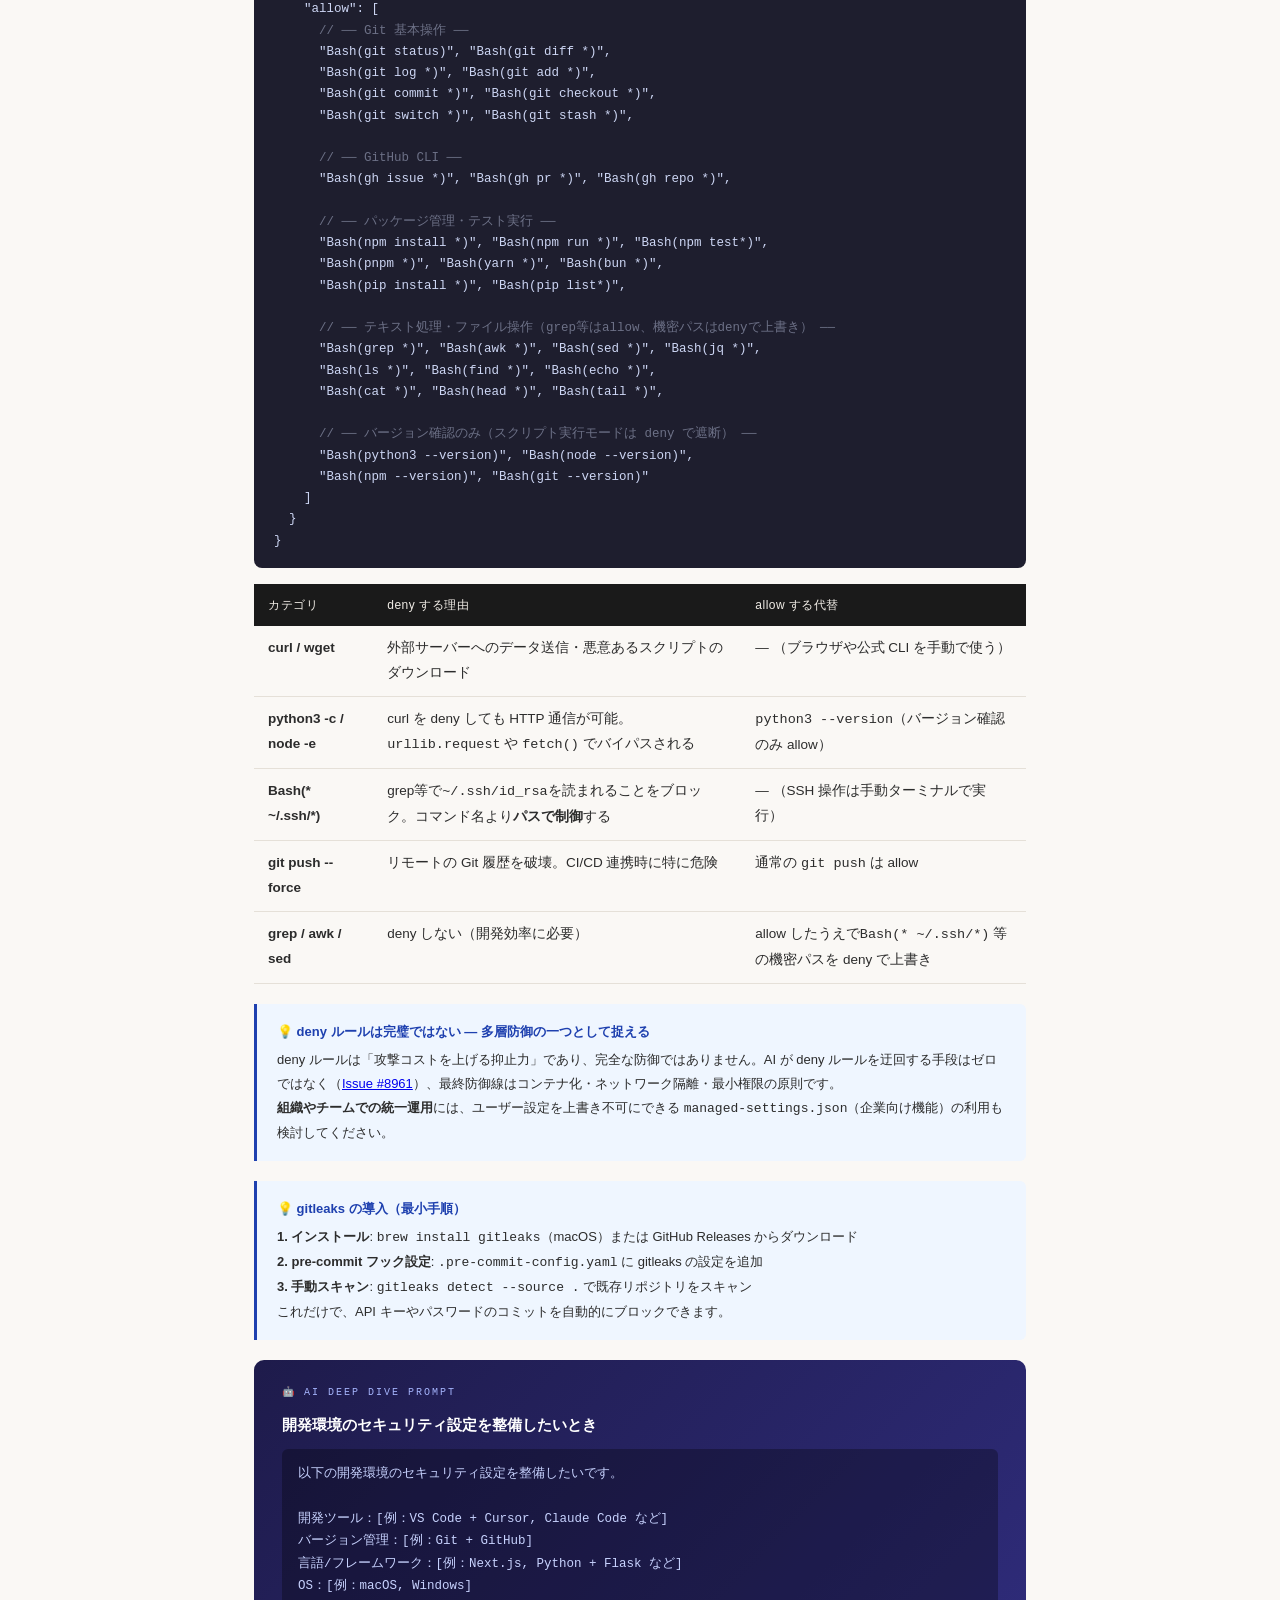
==== commit 24fd8ee7: "index.html を更新 事例紹介の部分を更新" ====
--- a/index.html
+++ b/index.html
@@ -75,8 +75,8 @@
     <p class="text-sm" style="margin-bottom:0;">
       AIコーディング環境経由で攻撃を受け、Web広告管理アカウントが乗っ取られ
       <strong>8桁後半（数千万円規模）</strong>の金銭被害が発生した事例が報告されています。
-      攻撃の入口は「プロジェクト設定ファイルへの悪意ある指示の混入」でした。
-      「コードが動いていたから安全」という油断と、AI エージェントへの過信が被害を拡大させます。
+      攻撃の入口は「プロジェクト設定ファイルへの悪意ある指示の混入」「セキュリティ情報の漏洩」が疑われています。
+      「コードが動いていたから安全」という油断と、AI エージェントへの過信が被害の拡大につながります。
       AI が扱う認証情報と権限の管理は、コードの品質と同等かそれ以上に重要です。
     </p>
   </div>
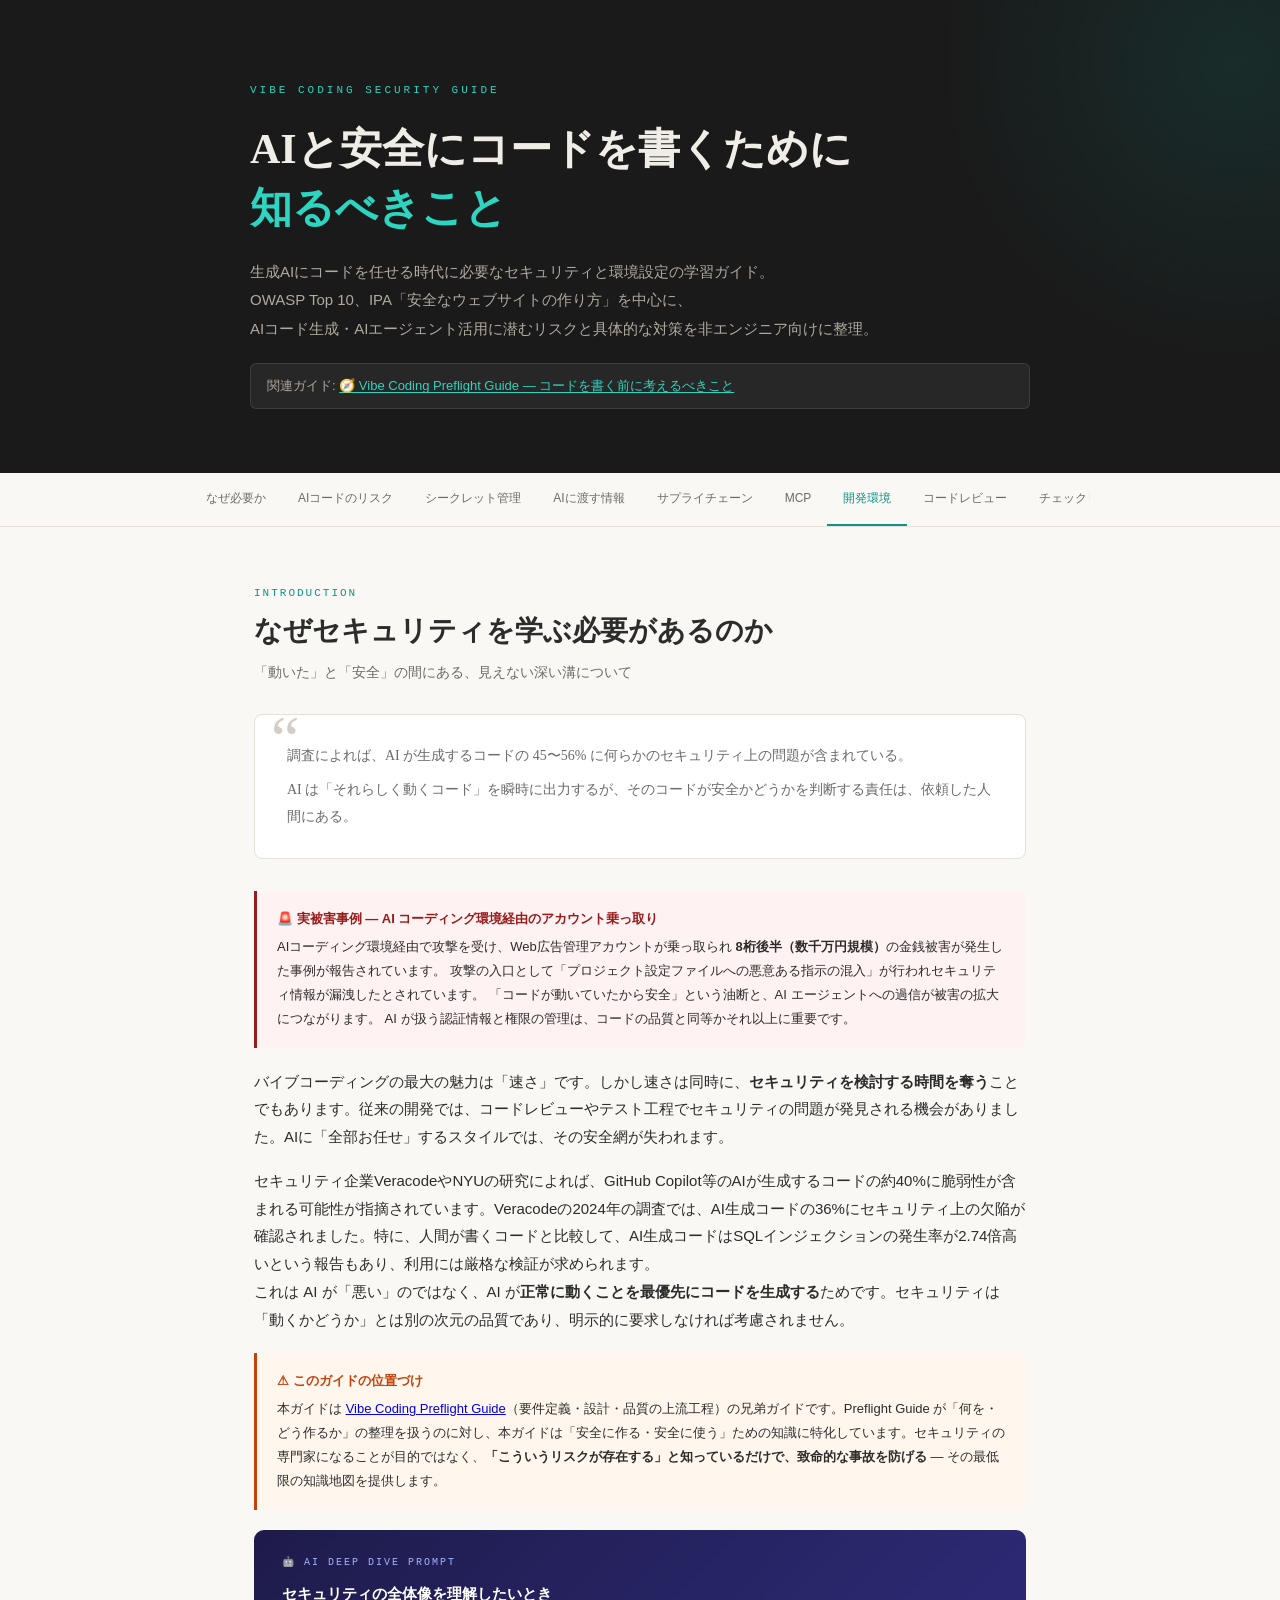
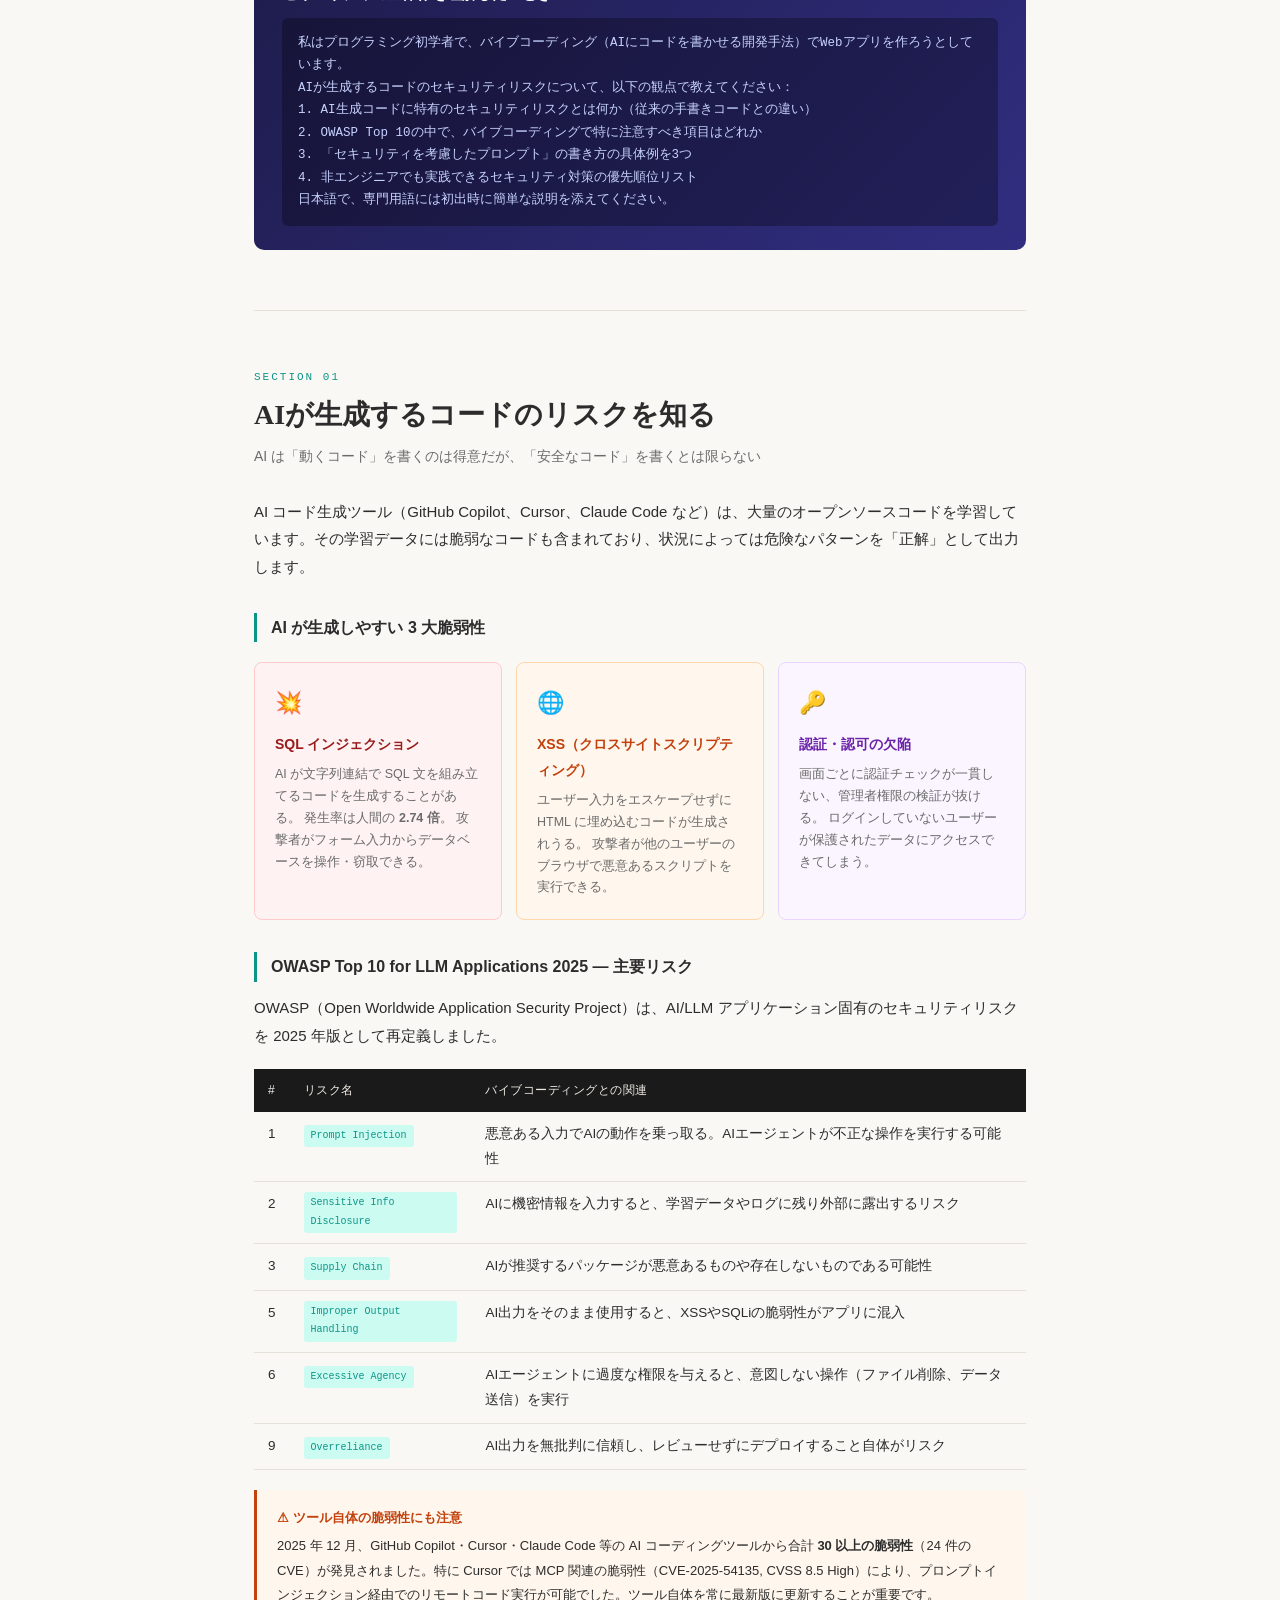
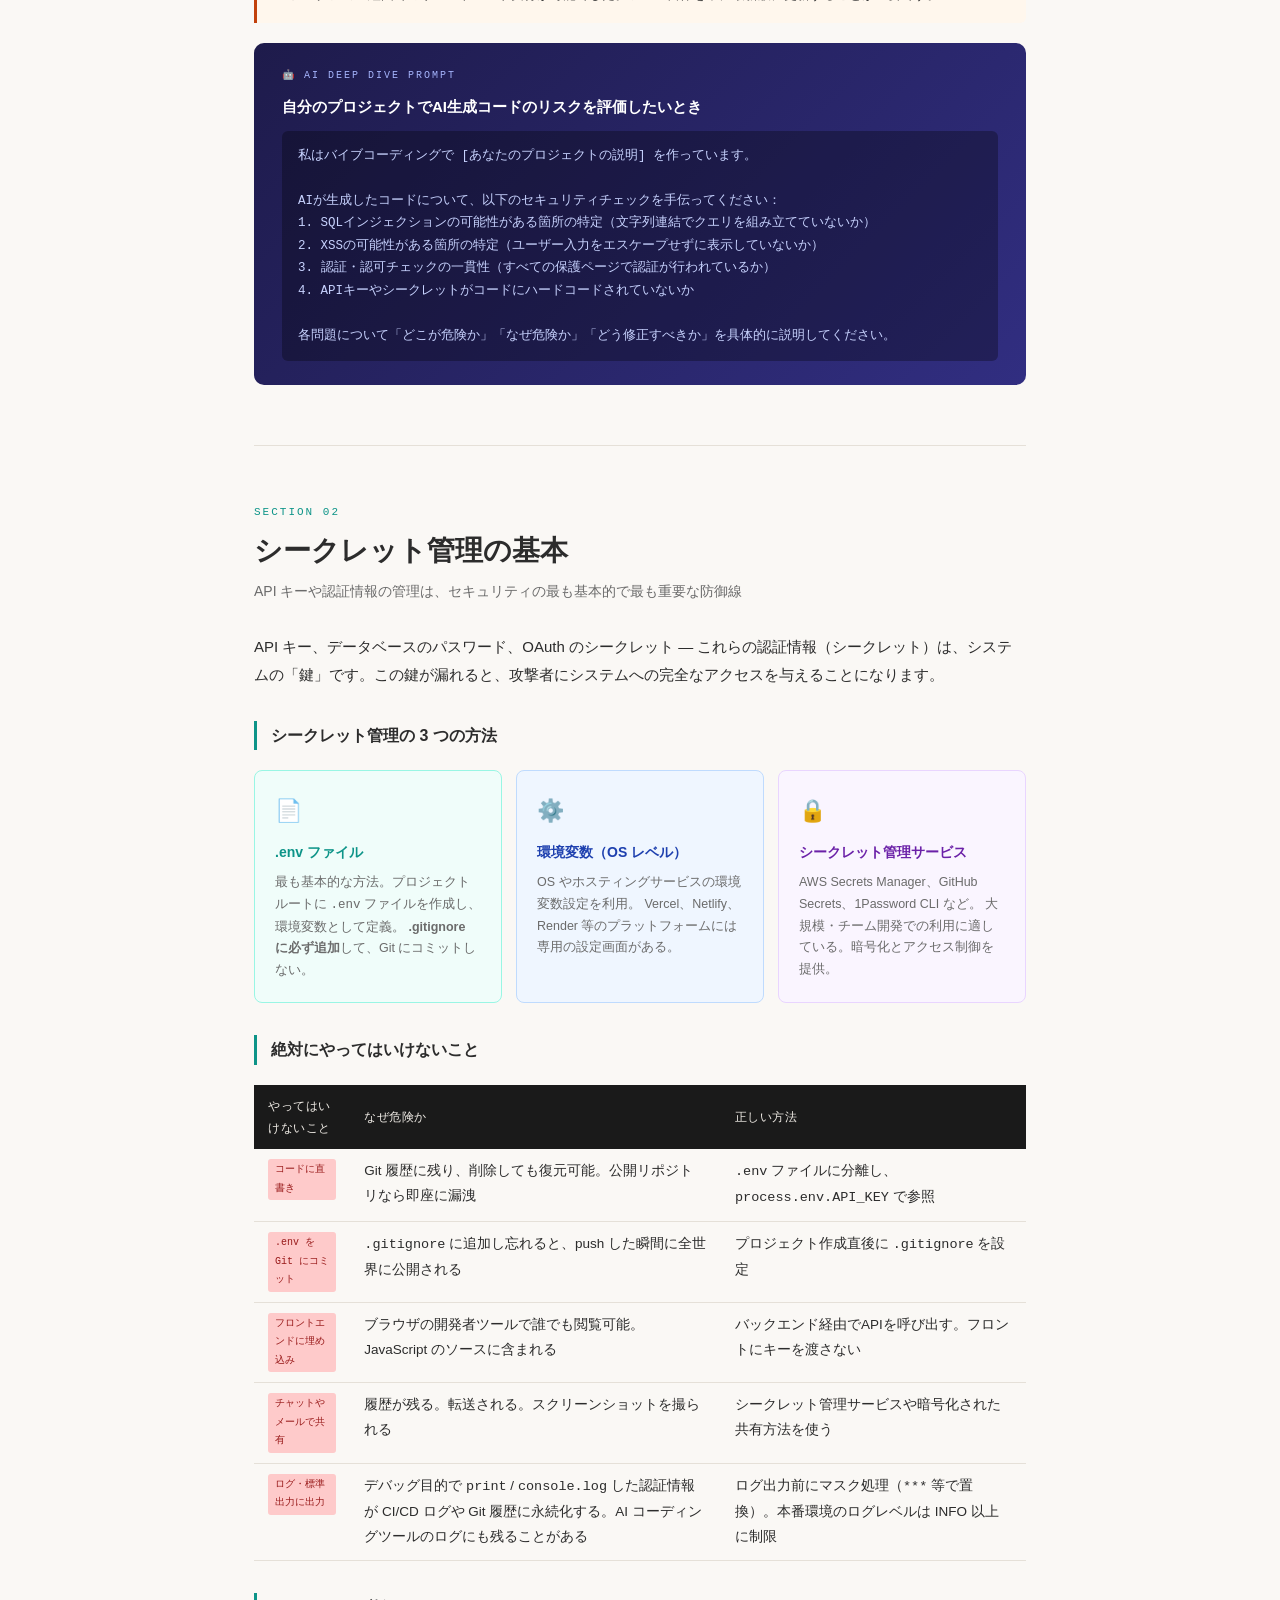
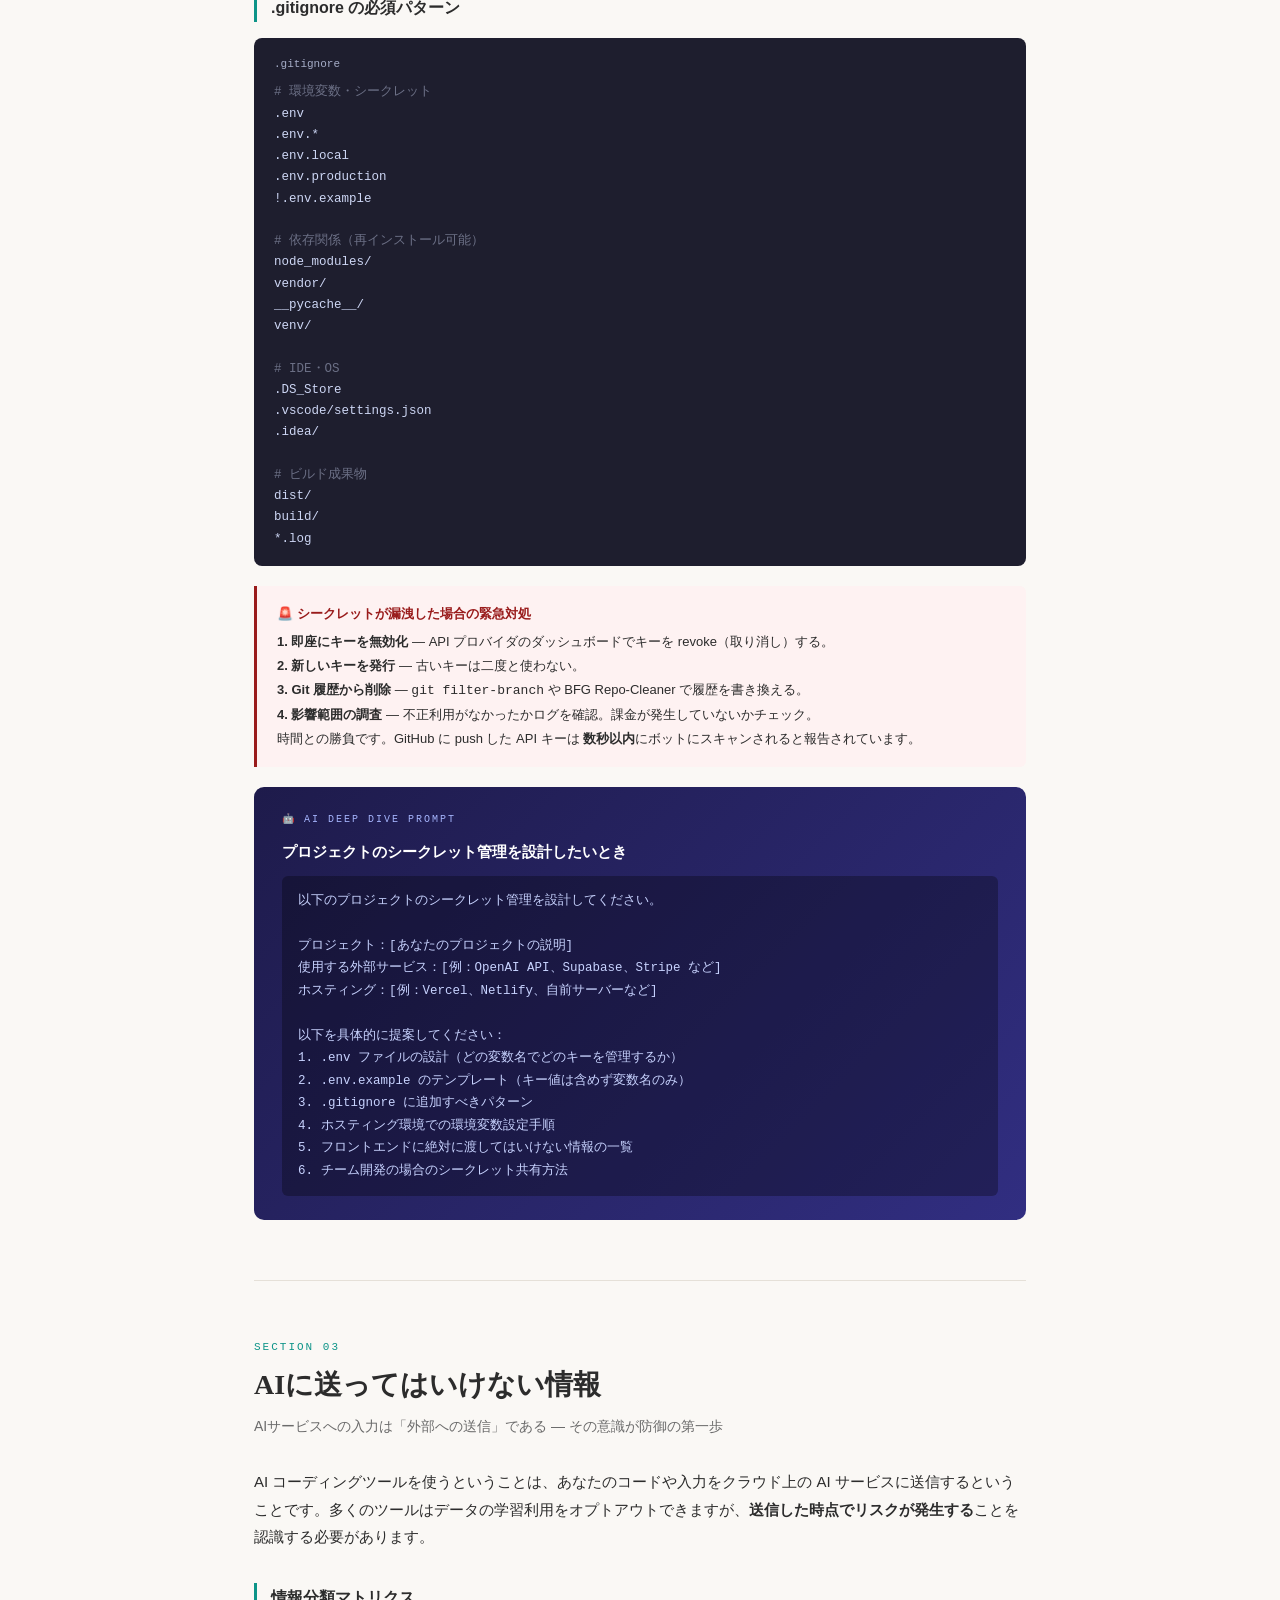
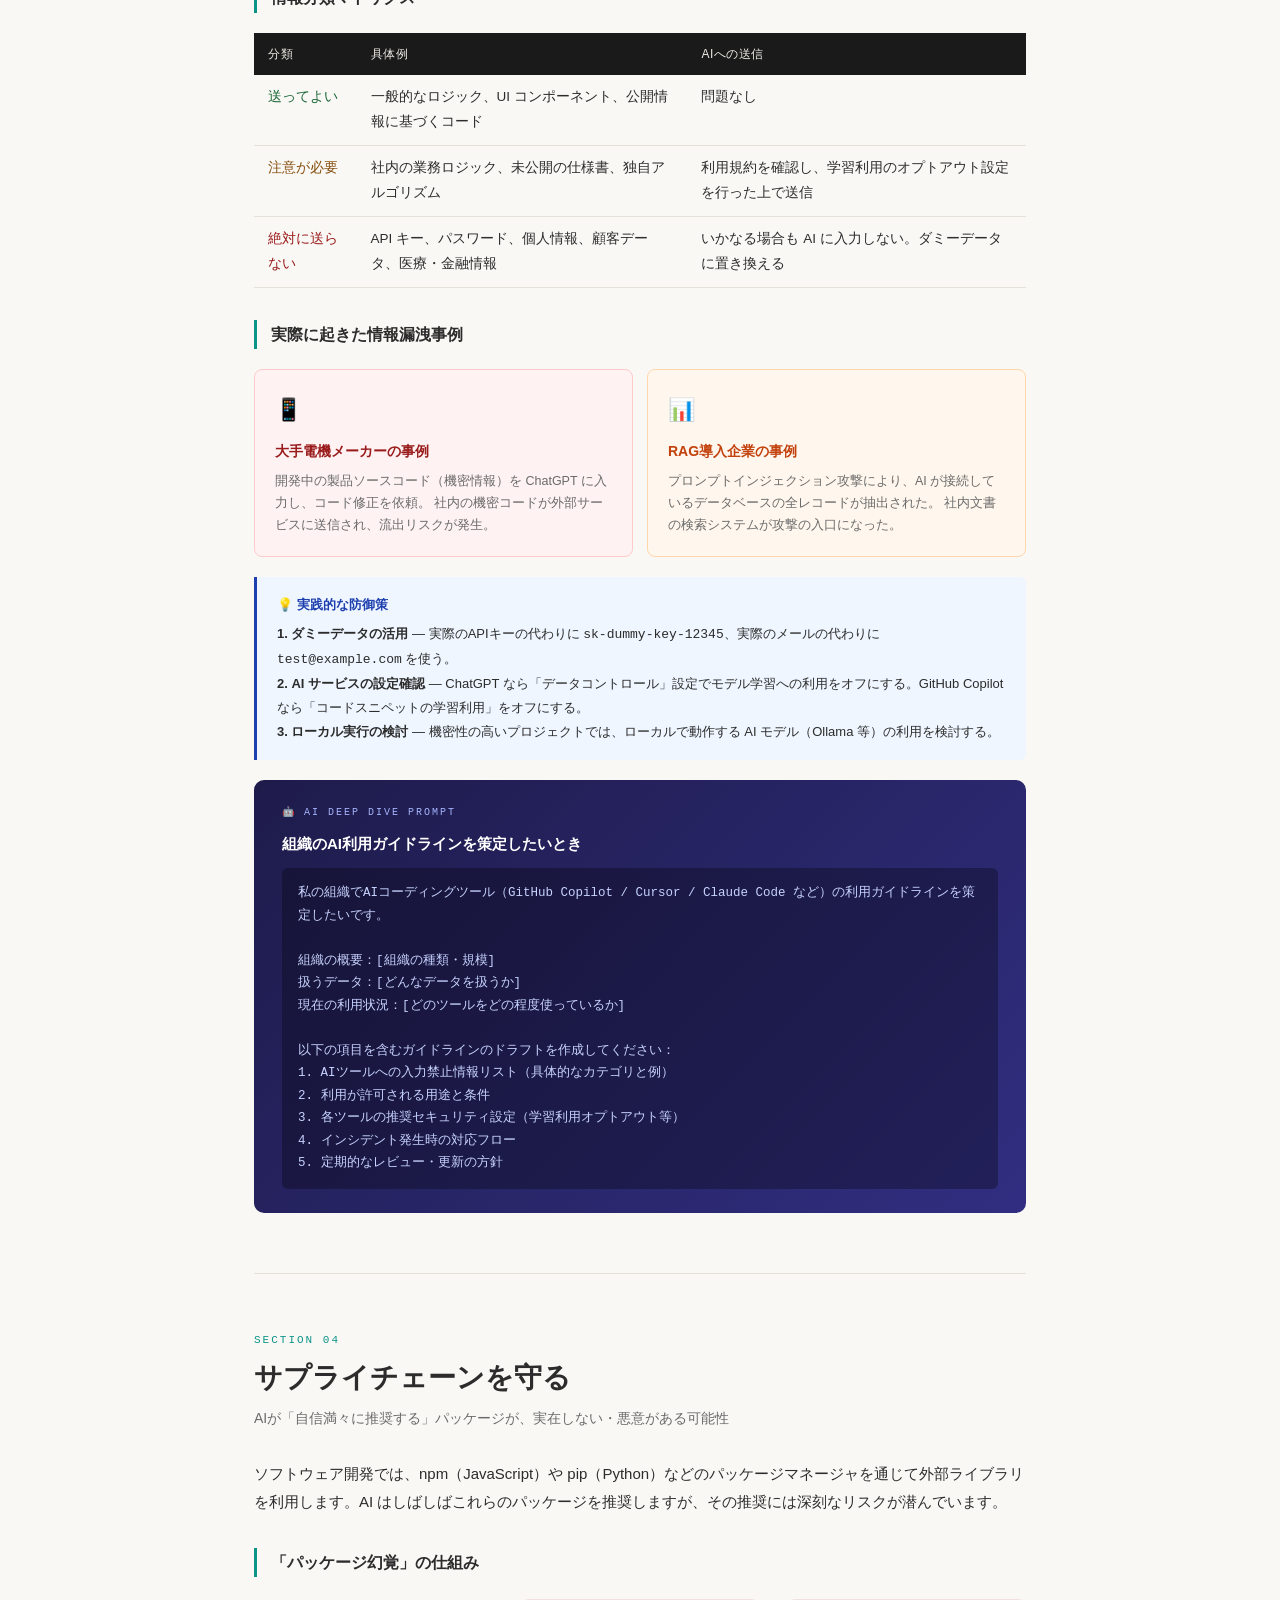
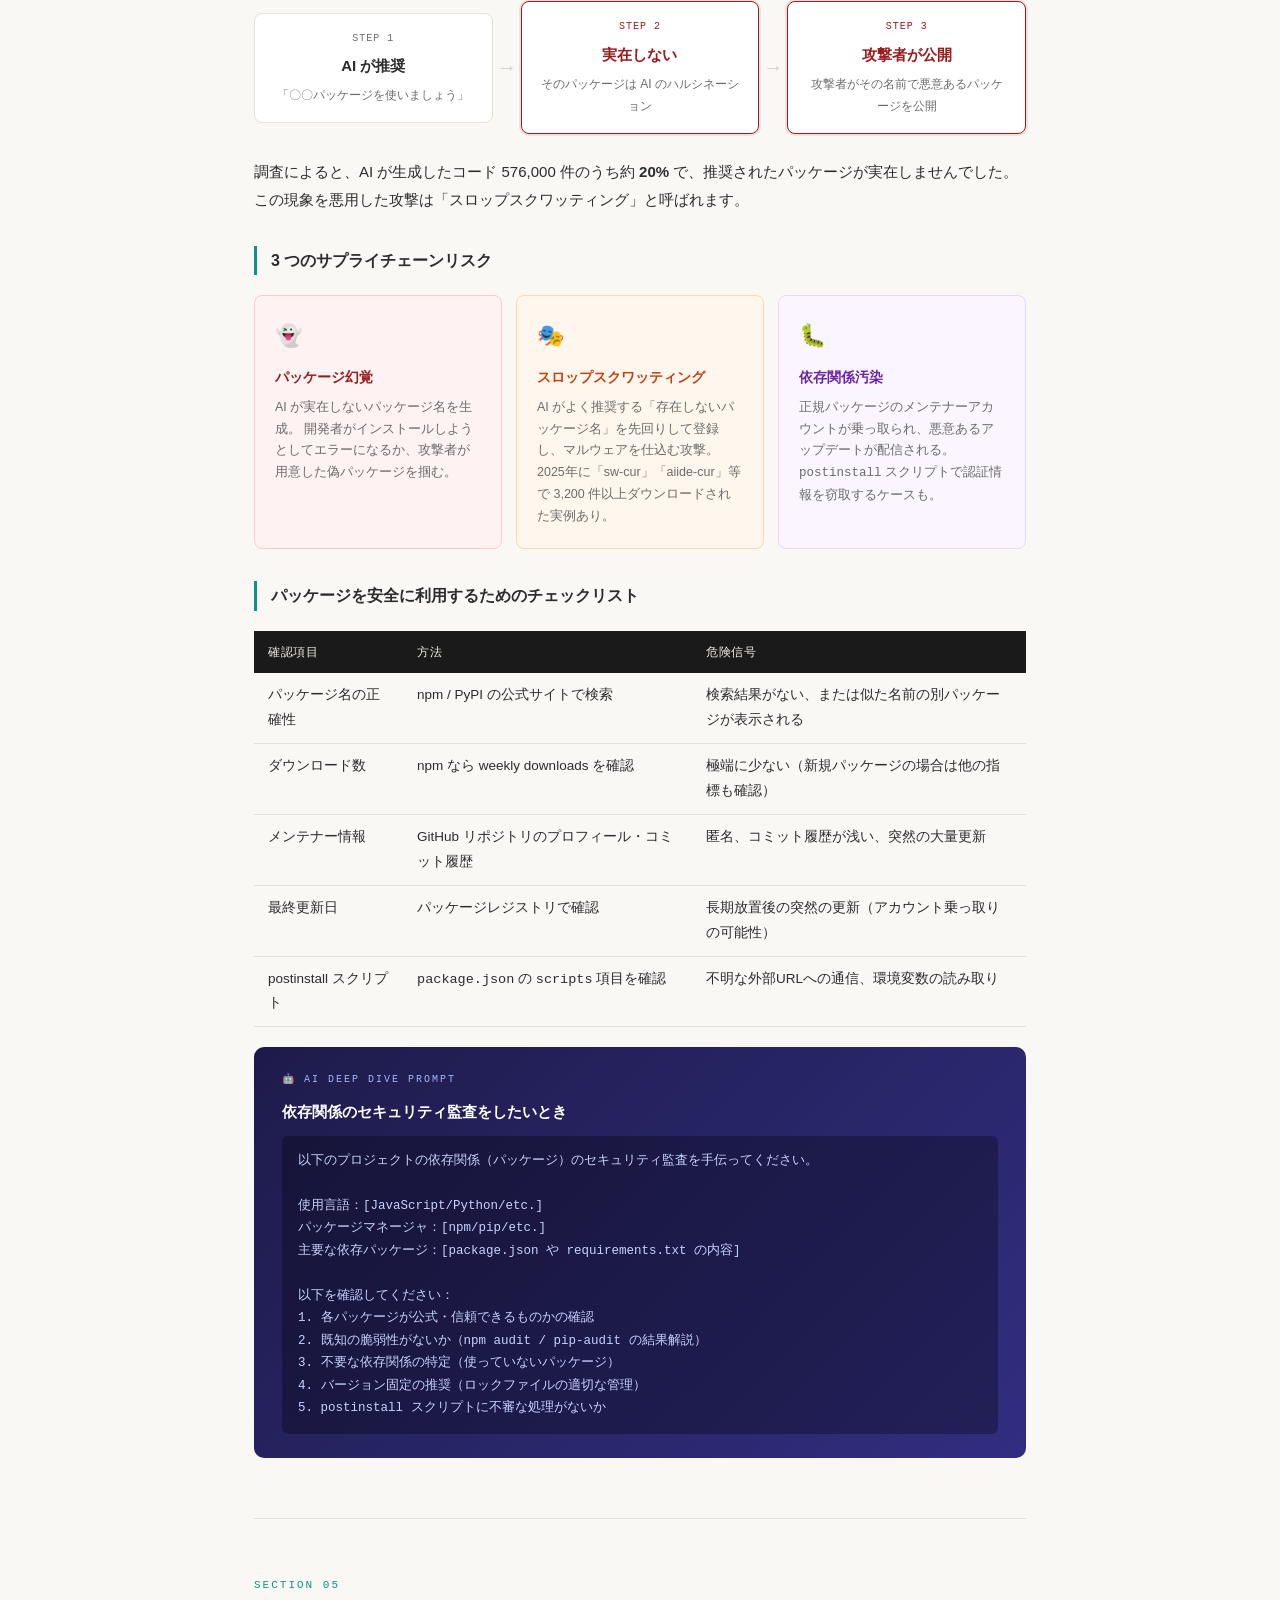
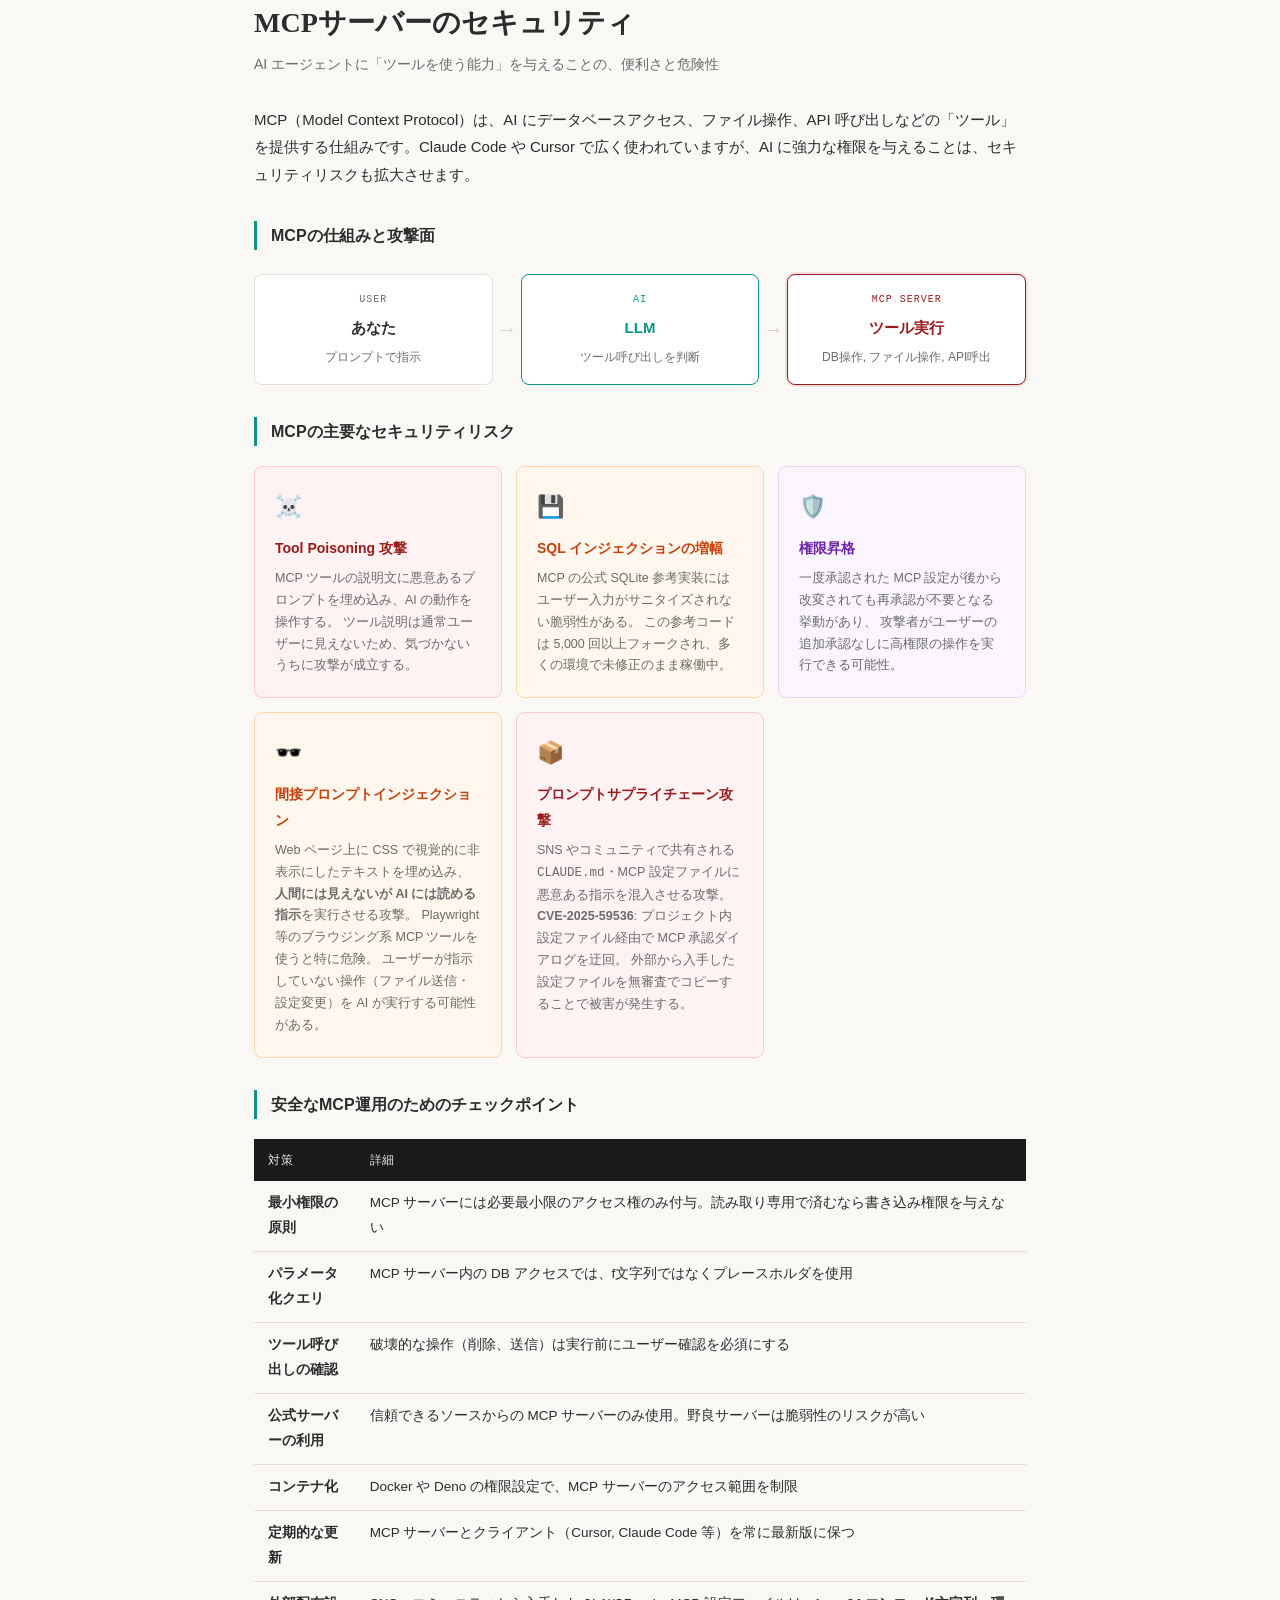
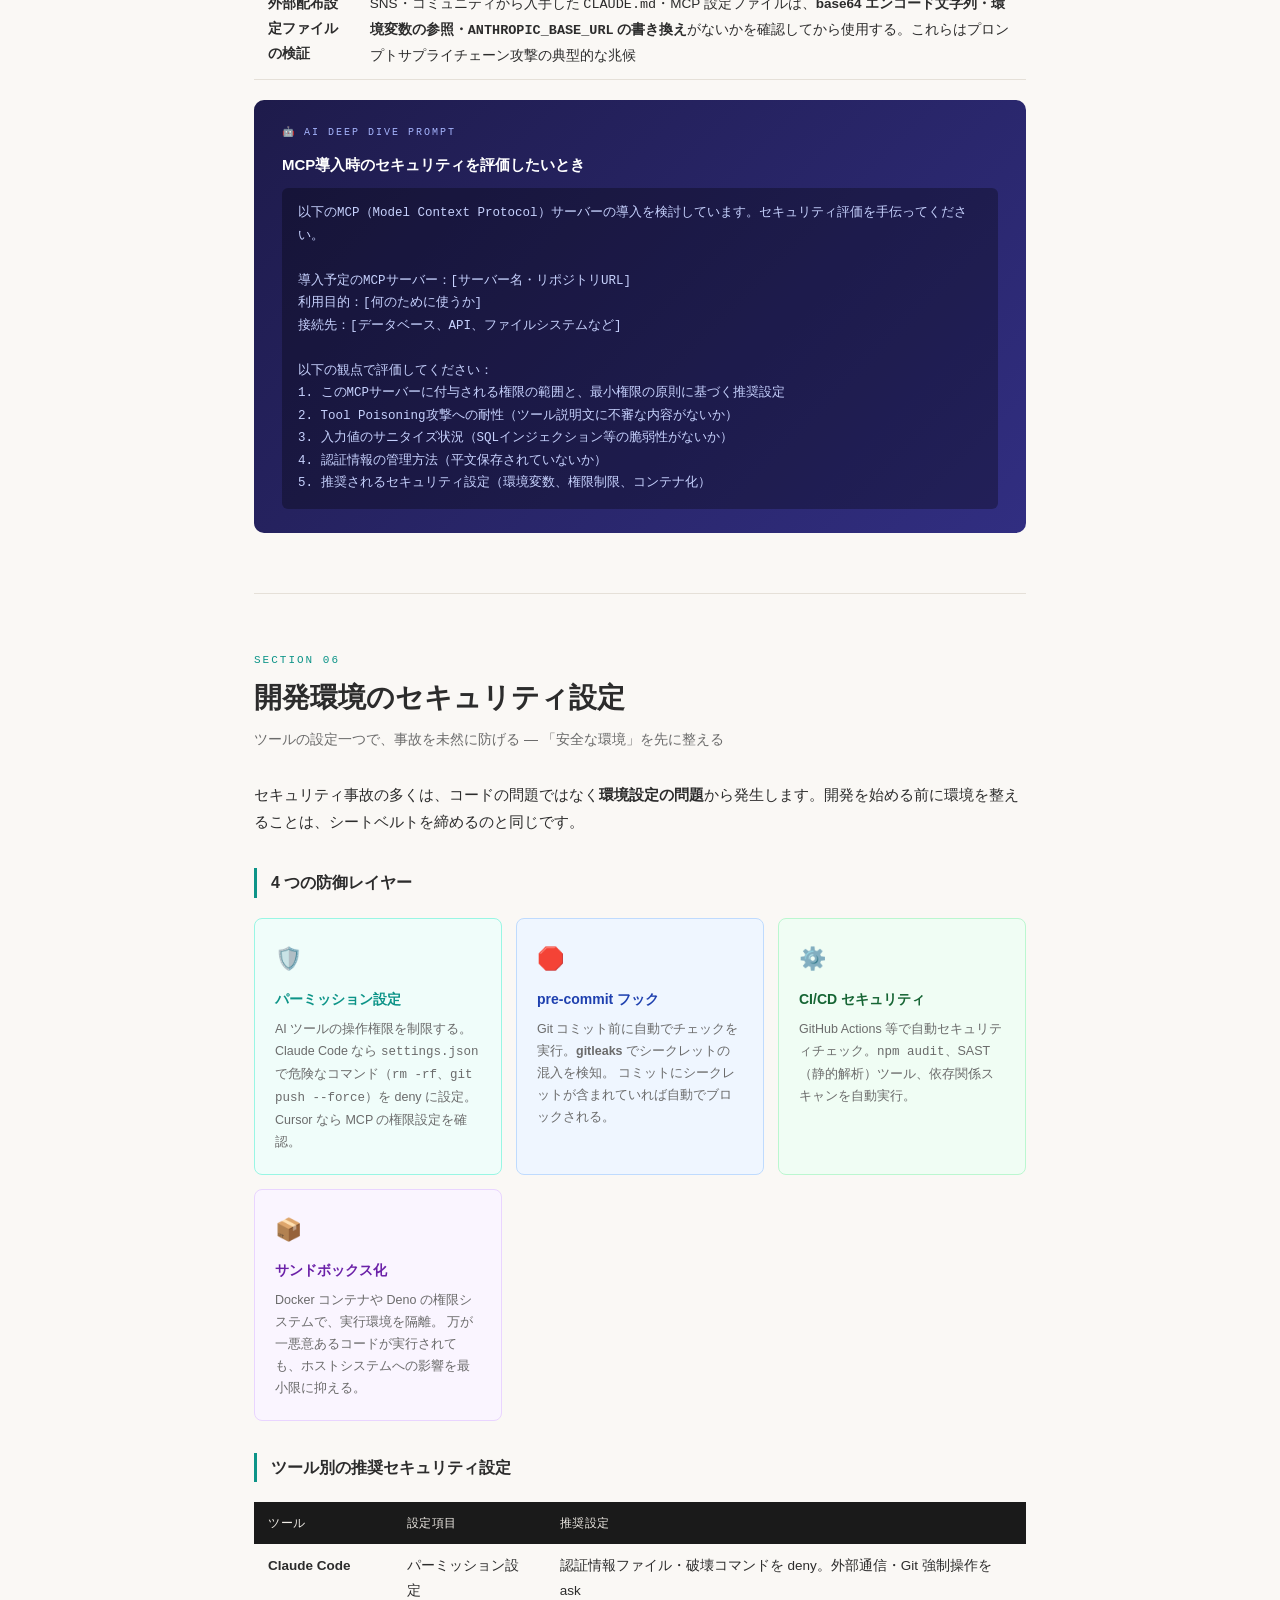
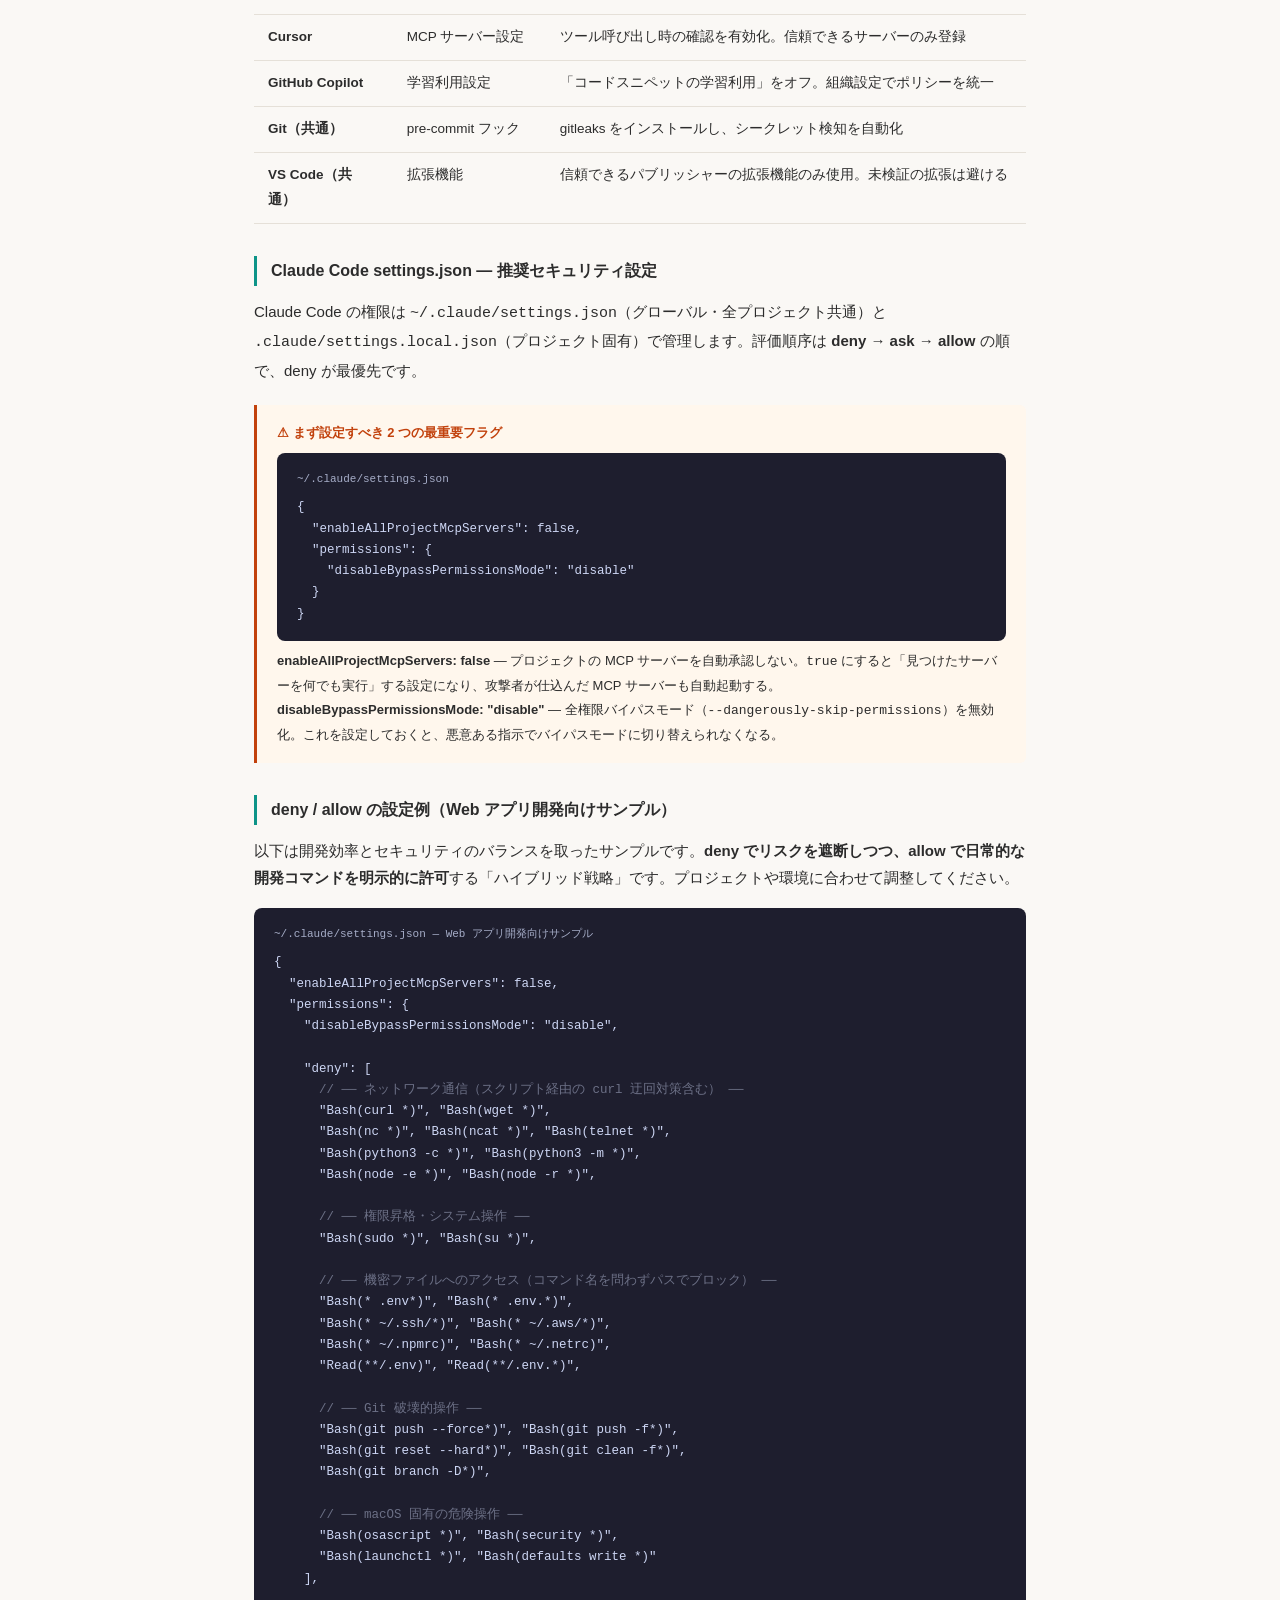
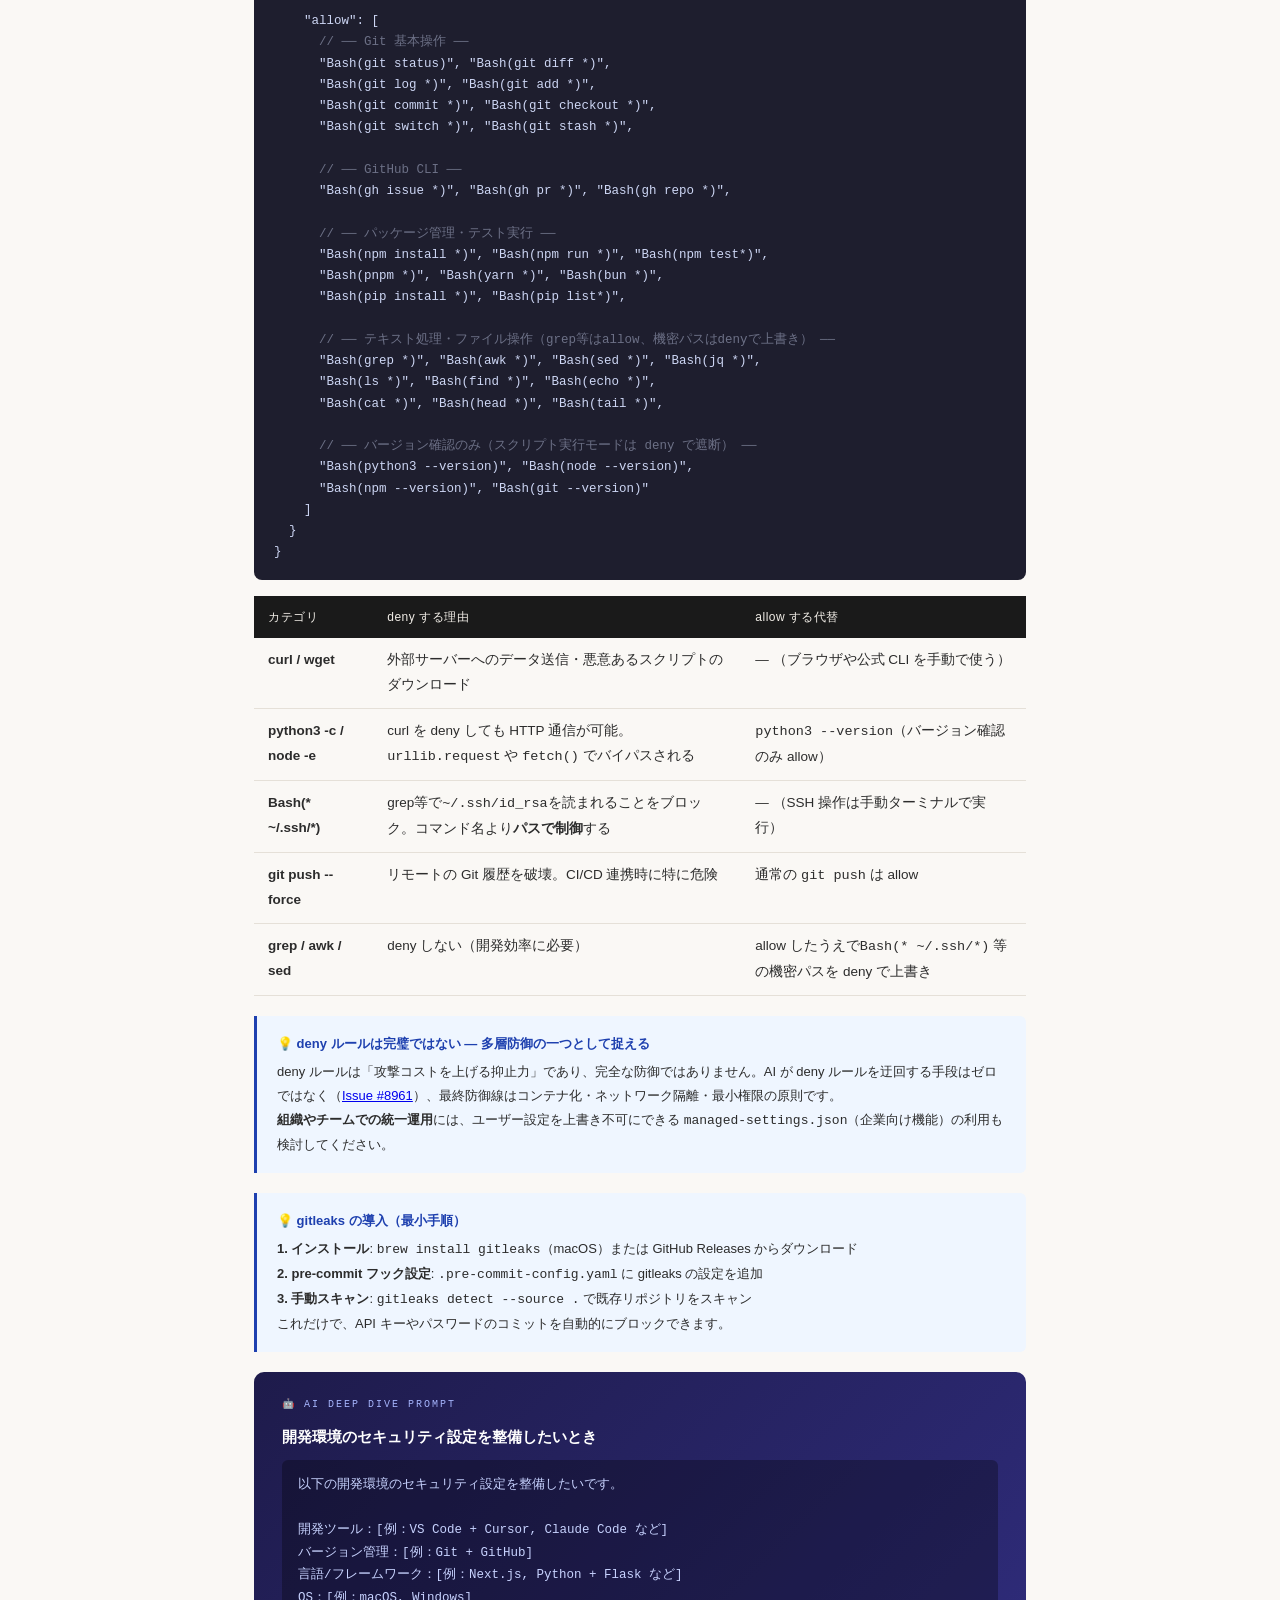
==== commit 4bec0c8d: "Update security vulnerability information in index.html Revised text regarding AI coding environment" ====
--- a/index.html
+++ b/index.html
@@ -75,7 +75,7 @@
     <p class="text-sm" style="margin-bottom:0;">
       AIコーディング環境経由で攻撃を受け、Web広告管理アカウントが乗っ取られ
       <strong>8桁後半（数千万円規模）</strong>の金銭被害が発生した事例が報告されています。
-      攻撃の入口は「プロジェクト設定ファイルへの悪意ある指示の混入」「セキュリティ情報の漏洩」が疑われています。
+      攻撃の入口として「プロジェクト設定ファイルへの悪意ある指示の混入」が行われセキュリティ情報が漏洩したとされています。
       「コードが動いていたから安全」という油断と、AI エージェントへの過信が被害の拡大につながります。
       AI が扱う認証情報と権限の管理は、コードの品質と同等かそれ以上に重要です。
     </p>
@@ -83,7 +83,7 @@
 
   <p>バイブコーディングの最大の魅力は「速さ」です。しかし速さは同時に、<strong>セキュリティを検討する時間を奪う</strong>ことでもあります。従来の開発では、コードレビューやテスト工程でセキュリティの問題が発見される機会がありました。AIに「全部お任せ」するスタイルでは、その安全網が失われます。</p>
 
-  <p>Veracode の調査では、GitHub Copilot が生成するコードの <strong>40%</strong> にセキュリティ脆弱性が含まれていました。フィルタリング後でも <strong>36%</strong> に問題が残っています。また、人間が書くコードと比較して、AI 生成コードの SQL インジェクション発生率は <strong>2.74 倍</strong>高いことが報告されています。</p>
+  セキュリティ企業VeracodeやNYUの研究によれば、GitHub Copilot等のAIが生成するコードの約40%に脆弱性が含まれる可能性が指摘されています。Veracodeの2024年の調査では、AI生成コードの36%にセキュリティ上の欠陥が確認されました。特に、人間が書くコードと比較して、AI生成コードはSQLインジェクションの発生率が2.74倍高いという報告もあり、利用には厳格な検証が求められます。
 
   <p>これは AI が「悪い」のではなく、AI が<strong>正常に動くことを最優先にコードを生成する</strong>ためです。セキュリティは「動くかどうか」とは別の次元の品質であり、明示的に要求しなければ考慮されません。</p>
 
